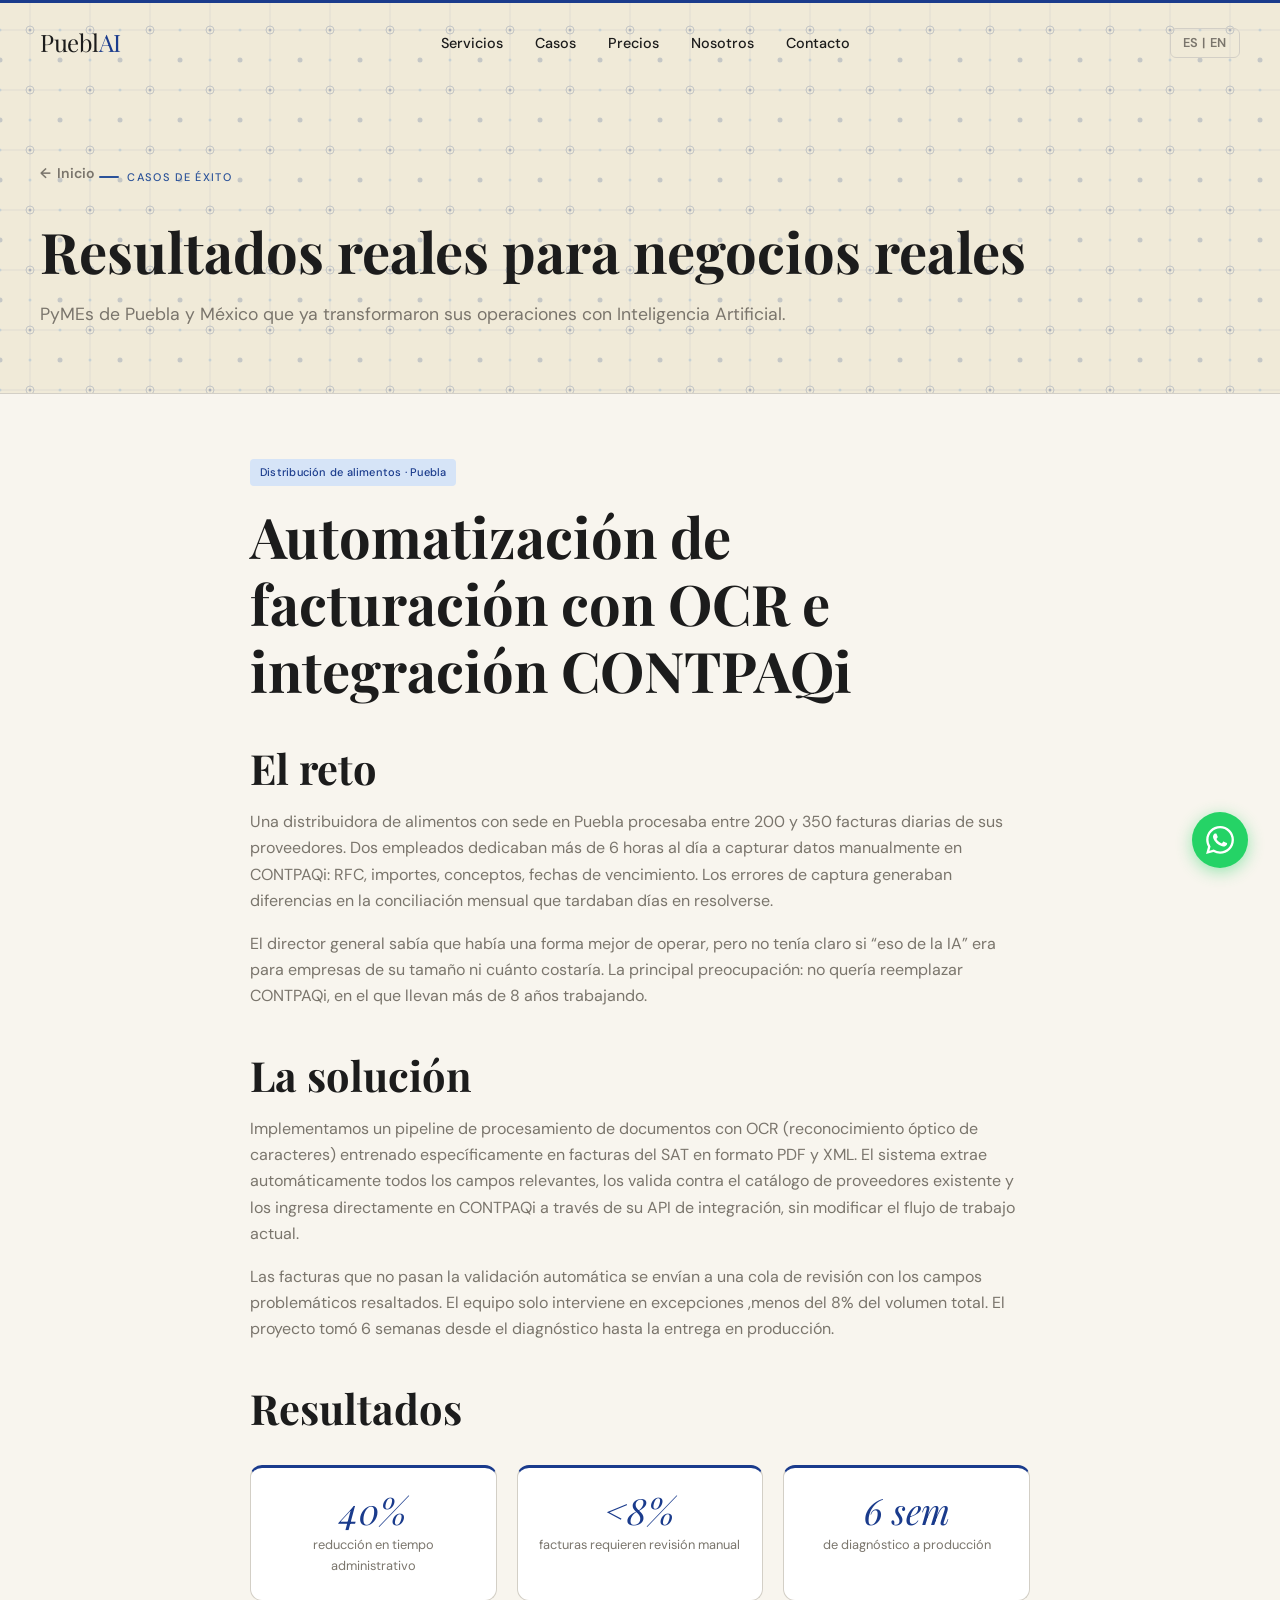
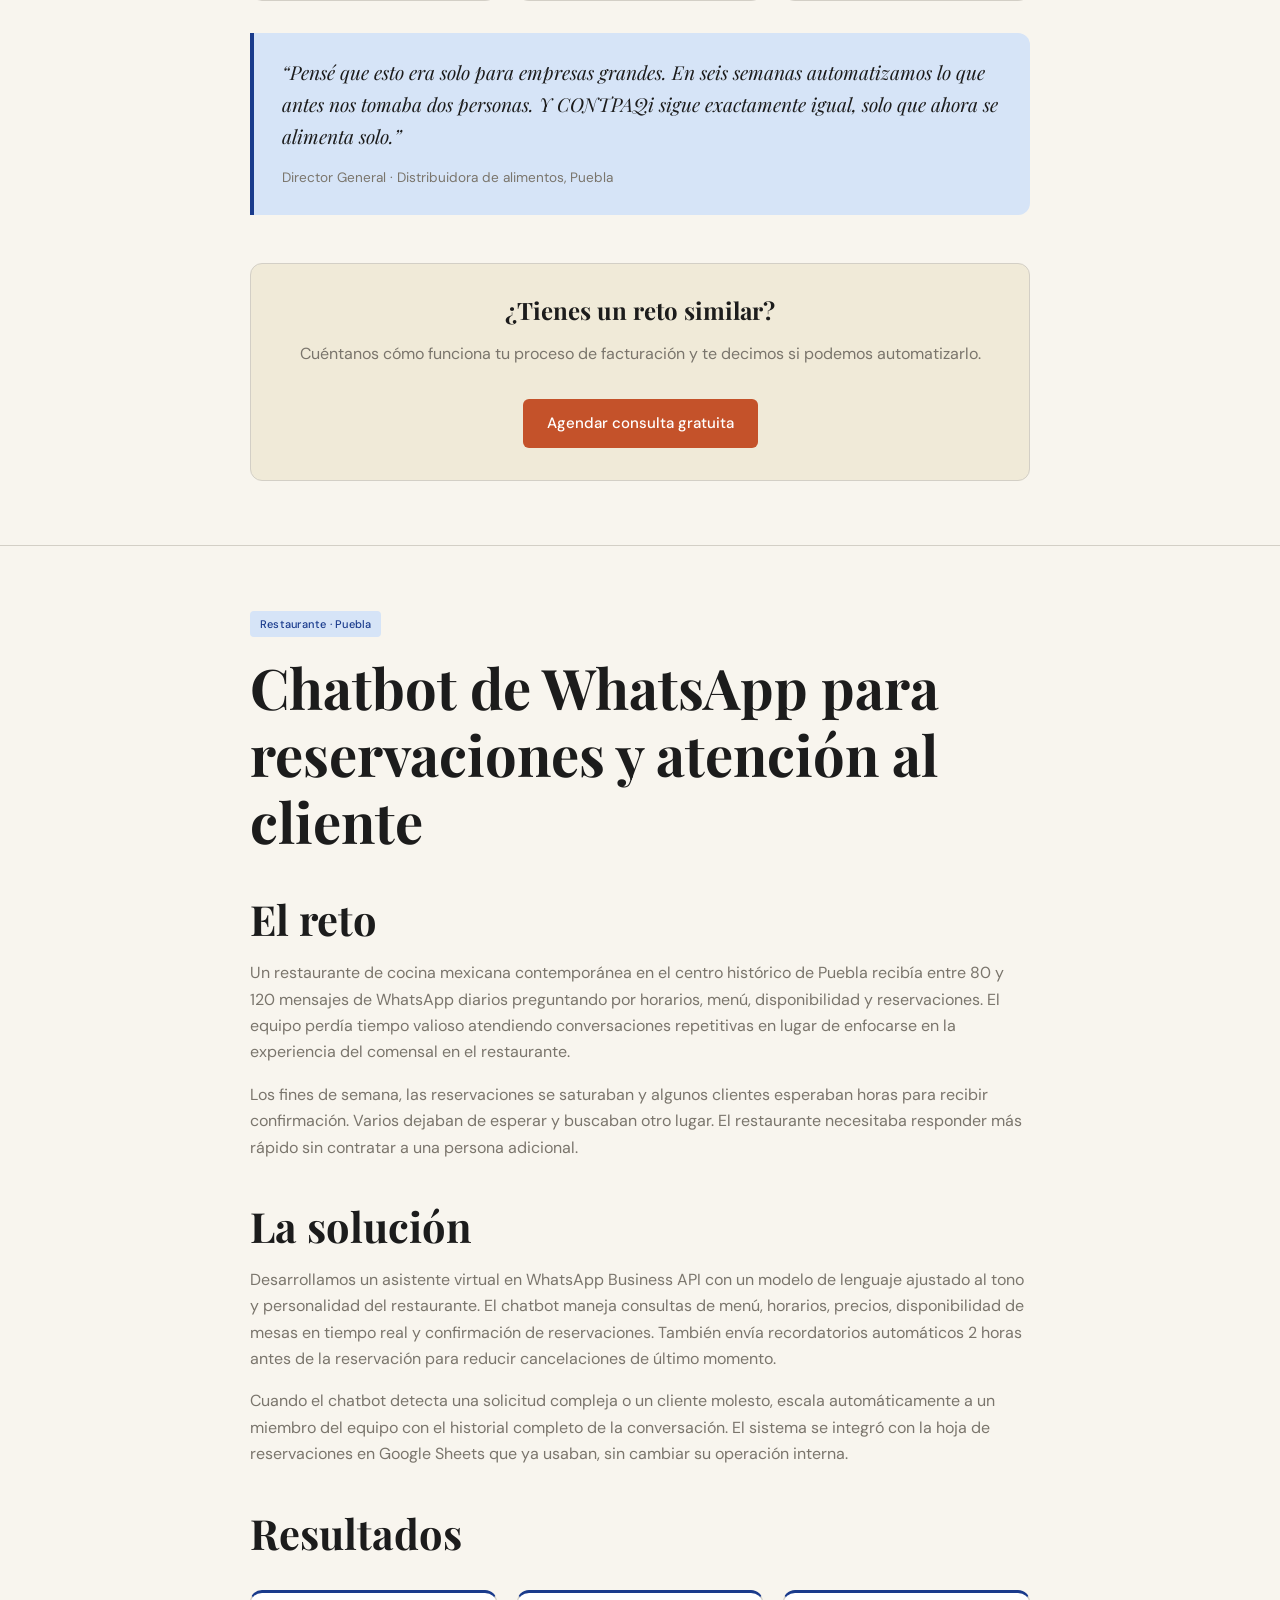
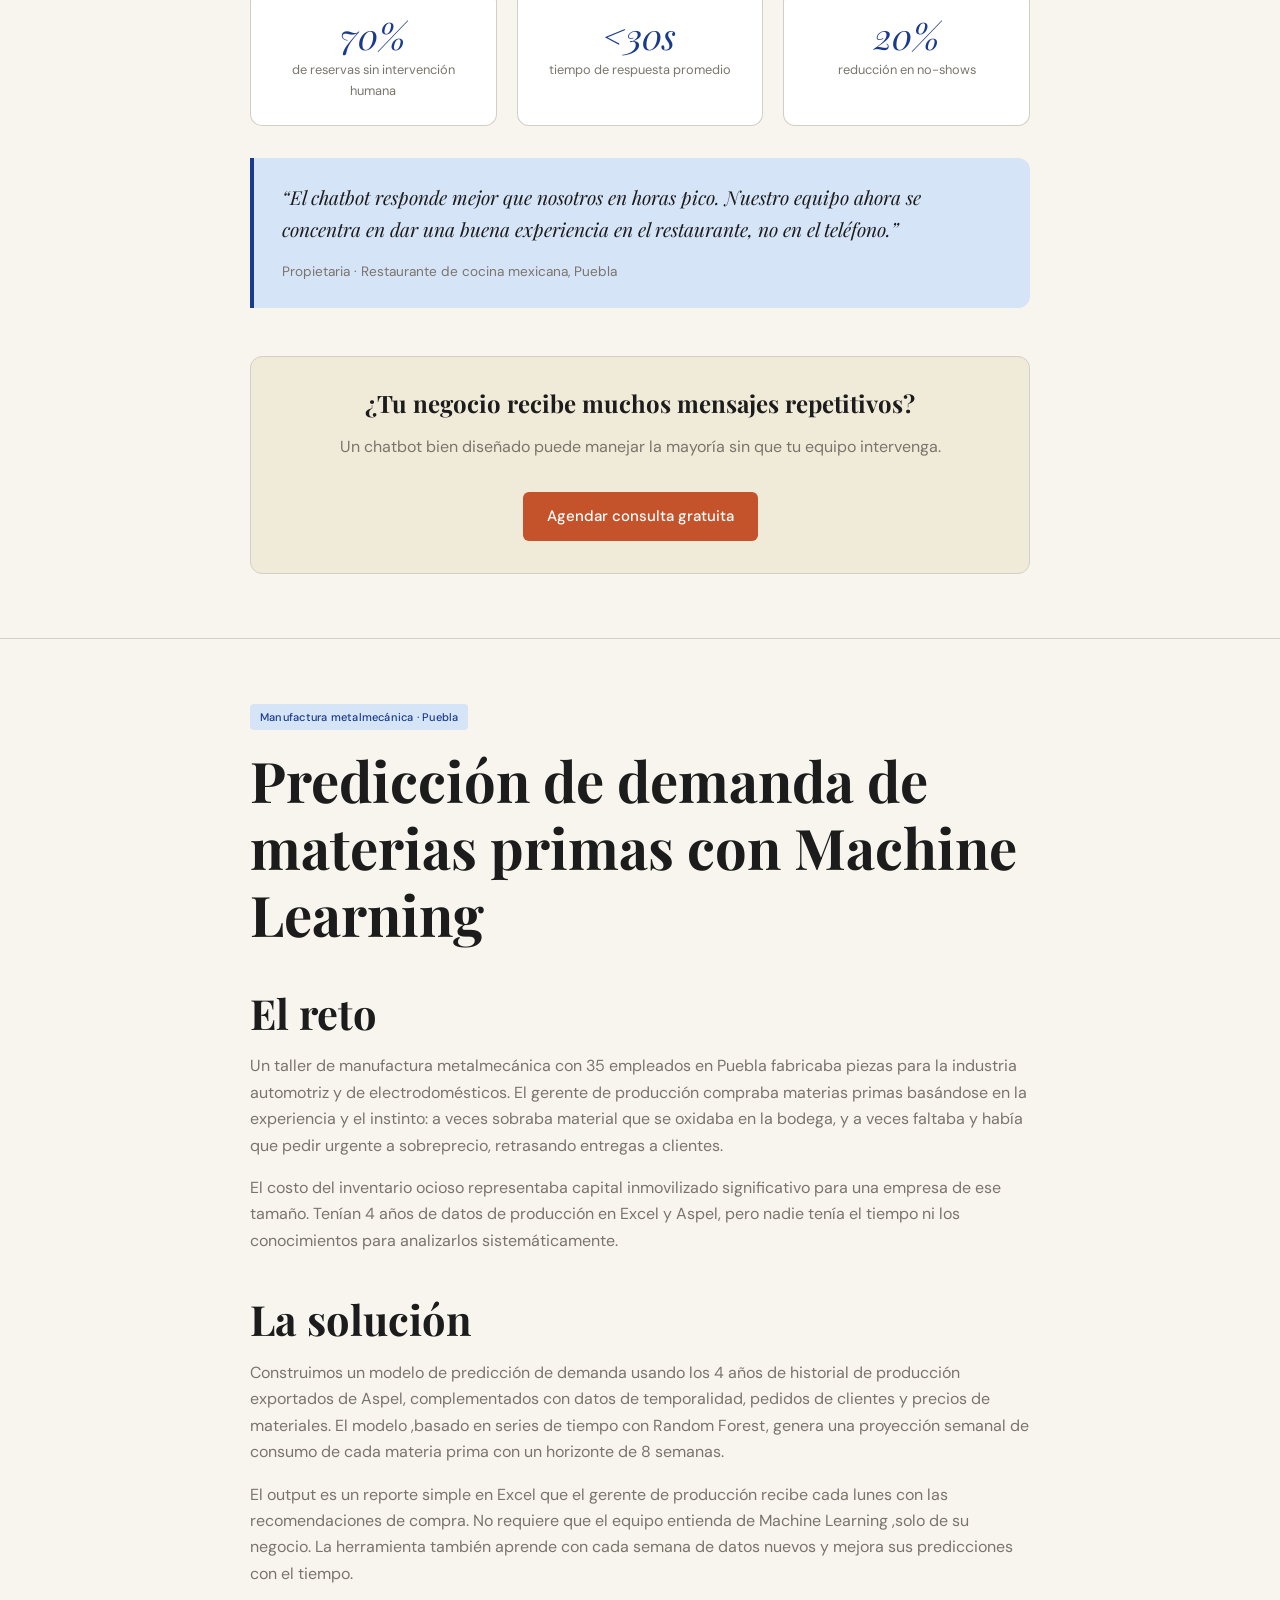
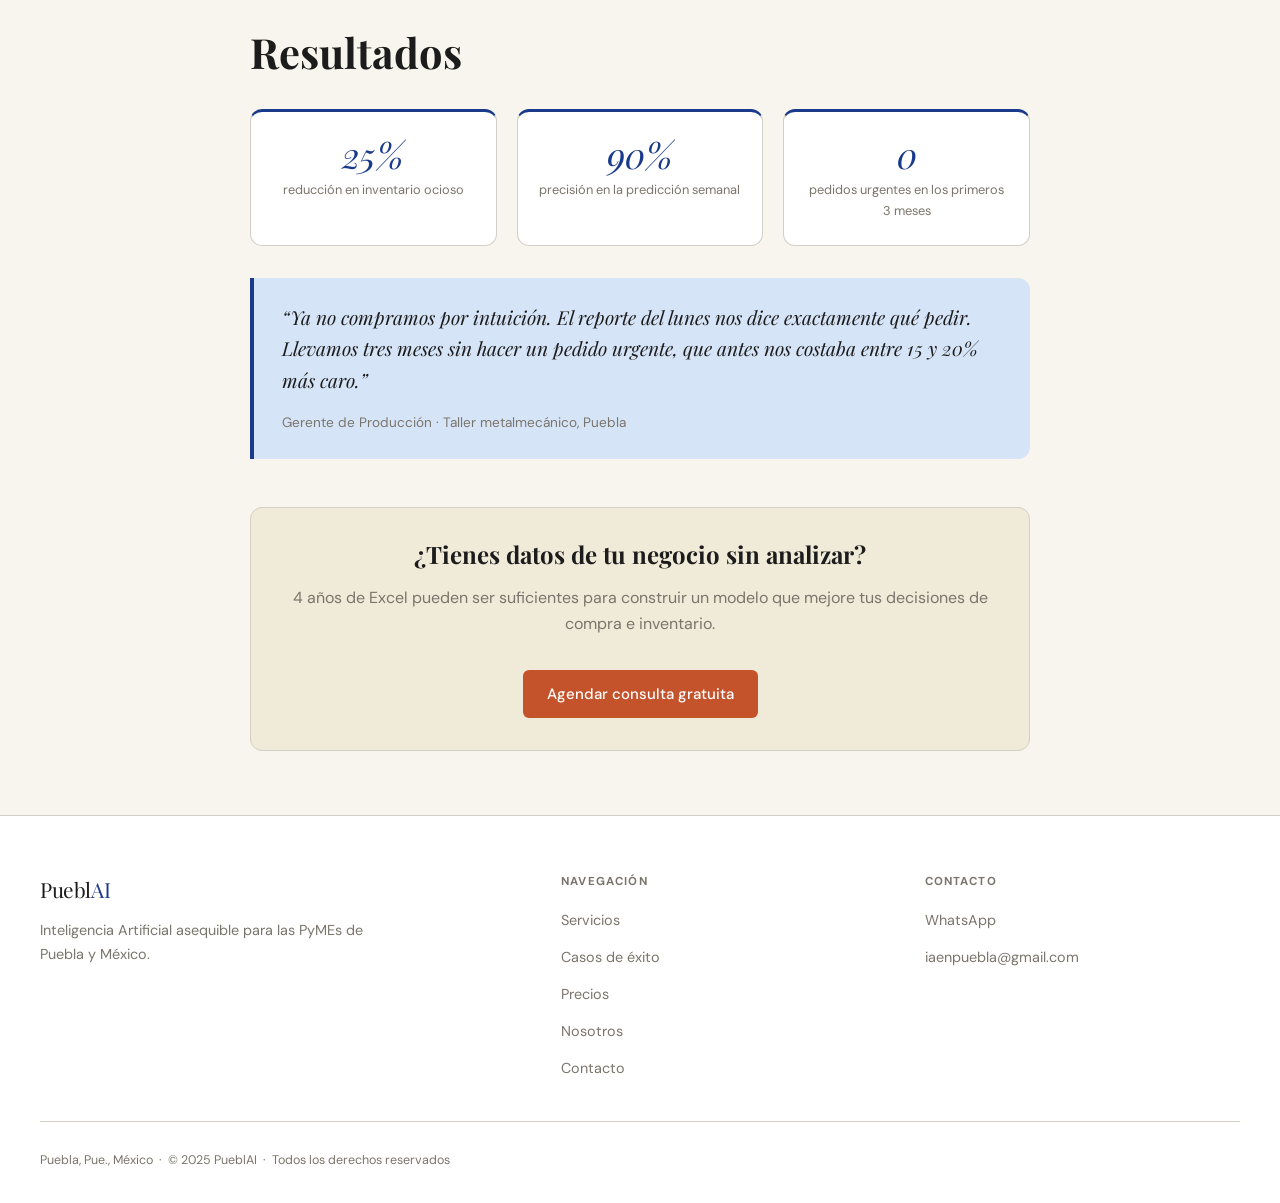
==== casos.html @ 194c1d8b "Add files via upload" ====
<!DOCTYPE html>
<html lang="es">
<head>
  <meta charset="UTF-8" />
  <meta name="viewport" content="width=device-width, initial-scale=1.0" />
  <title>Casos de éxito , PueblAI · IA para PyMEs en Puebla, México</title>
  <meta name="description" content="Casos de éxito de automatización e Inteligencia Artificial para PyMEs en Puebla y México. Resultados reales: facturación, chatbots, predicción de inventario." />

  <!-- Open Graph -->
  <meta property="og:title"       content="Casos de éxito , PueblAI" />
  <meta property="og:description" content="Cómo las PyMEs de Puebla transformaron sus operaciones con IA." />
  <meta property="og:type"        content="website" />
  <meta property="og:locale"      content="es_MX" />

  <!-- Favicons -->
  <link rel="apple-touch-icon" sizes="180x180" href="apple-touch-icon.png" />
  <link rel="icon" type="image/png" sizes="32x32" href="favicon-32x32.png" />
  <link rel="icon" type="image/png" sizes="16x16" href="favicon-16x16.png" />
  <link rel="icon" type="image/x-icon" href="favicon.ico" />
  <link rel="manifest" href="site.webmanifest" />

  <!-- Google Fonts -->
  <link rel="preconnect" href="https://fonts.googleapis.com" />
  <link rel="preconnect" href="https://fonts.gstatic.com" crossorigin />
  <link href="https://fonts.googleapis.com/css2?family=Playfair+Display:ital,wght@0,700;1,700&family=DM+Sans:opsz,wght@9..40,400;9..40,500;9..40,600&display=swap" rel="stylesheet" />

  <link rel="stylesheet" href="css/styles.css" />
</head>
<body>

  <!-- NAVIGATION -->
  <nav class="site-nav" role="navigation" aria-label="Navegación principal">
    <div class="nav-inner">
      <a href="index.html" class="nav-logo" aria-label="PueblAI , Inicio">
        Puebl<span>AI</span>
      </a>
      <ul class="nav-links" role="list">
        <li><a href="index.html#servicios" data-es="Servicios"  data-en="Services">Servicios</a></li>
        <li><a href="casos.html"           data-es="Casos"      data-en="Cases">Casos</a></li>
        <li><a href="index.html#precios"   data-es="Precios"    data-en="Pricing">Precios</a></li>
        <li><a href="index.html#nosotros"  data-es="Nosotros"   data-en="About">Nosotros</a></li>
        <li><a href="index.html#contacto"  data-es="Contacto"   data-en="Contact">Contacto</a></li>
      </ul>
      <button id="lang-toggle" class="lang-toggle" aria-label="Cambiar idioma" aria-pressed="false">
        ES | EN
      </button>
      <button class="hamburger" aria-label="Abrir menú" aria-expanded="false">
        <span></span><span></span><span></span>
      </button>
    </div>
  </nav>

  <!-- Mobile overlay -->
  <div class="nav-overlay" role="dialog" aria-modal="true" aria-label="Menú de navegación">
    <button class="close-overlay" aria-label="Cerrar menú">&times;</button>
    <a href="index.html#servicios" data-es="Servicios" data-en="Services">Servicios</a>
    <a href="casos.html"           data-es="Casos"     data-en="Cases">Casos</a>
    <a href="index.html#precios"   data-es="Precios"   data-en="Pricing">Precios</a>
    <a href="index.html#nosotros"  data-es="Nosotros"  data-en="About">Nosotros</a>
    <a href="index.html#contacto"  data-es="Contacto"  data-en="Contact">Contacto</a>
  </div>

  <!-- WhatsApp float -->
  <a href="https://wa.me/52XXXXXXXXXX?text=Hola%2C%20me%20interesa%20una%20consulta%20gratuita%20de%20IA%20para%20mi%20negocio."
     class="whatsapp-float" target="_blank" rel="noopener noreferrer"
     aria-label="Contactar por WhatsApp">
    <svg viewBox="0 0 24 24" aria-hidden="true">
      <path d="M17.472 14.382c-.297-.149-1.758-.867-2.03-.967-.273-.099-.471-.148-.67.15-.197.297-.767.966-.94 1.164-.173.199-.347.223-.644.075-.297-.15-1.255-.463-2.39-1.475-.883-.788-1.48-1.761-1.653-2.059-.173-.297-.018-.458.13-.606.134-.133.298-.347.446-.52.149-.174.198-.298.298-.497.099-.198.05-.371-.025-.52-.075-.149-.669-1.612-.916-2.207-.242-.579-.487-.5-.669-.51-.173-.008-.371-.01-.57-.01-.198 0-.52.074-.792.372-.272.297-1.04 1.016-1.04 2.479 0 1.462 1.065 2.875 1.213 3.074.149.198 2.096 3.2 5.077 4.487.709.306 1.262.489 1.694.625.712.227 1.36.195 1.871.118.571-.085 1.758-.719 2.006-1.413.248-.694.248-1.289.173-1.413-.074-.124-.272-.198-.57-.347m-5.421 7.403h-.004a9.87 9.87 0 01-5.031-1.378l-.361-.214-3.741.982.998-3.648-.235-.374a9.86 9.86 0 01-1.51-5.26c.001-5.45 4.436-9.884 9.888-9.884 2.64 0 5.122 1.03 6.988 2.898a9.825 9.825 0 012.893 6.994c-.003 5.45-4.437 9.884-9.885 9.884m8.413-18.297A11.815 11.815 0 0012.05 0C5.495 0 .16 5.335.157 11.892c0 2.096.547 4.142 1.588 5.945L.057 24l6.305-1.654a11.882 11.882 0 005.683 1.448h.005c6.554 0 11.89-5.335 11.893-11.893a11.821 11.821 0 00-3.48-8.413z"/>
    </svg>
  </a>

  <!-- SUB-PAGE HERO -->
  <header class="subpage-hero">
    <div class="subpage-hero-inner">
      <a href="index.html" class="back-link fade-in"
         data-es="Inicio" data-en="Home">
        Inicio
      </a>
      <span class="section-eyebrow fade-in"
            data-es="Casos de éxito" data-en="Success stories">
        Casos de éxito
      </span>
      <h1 class="fade-in" style="transition-delay:0.1s;"
          data-es="Resultados reales para negocios reales"
          data-en="Real results for real businesses">
        Resultados reales para negocios reales
      </h1>
      <p class="fade-in" style="transition-delay:0.15s; font-size:1.1rem; margin-top:1rem;"
         data-es="PyMEs de Puebla y México que ya transformaron sus operaciones con Inteligencia Artificial."
         data-en="SMBs in Puebla and México that have already transformed their operations with Artificial Intelligence.">
        PyMEs de Puebla y México que ya transformaron sus operaciones con Inteligencia Artificial.
      </p>
    </div>
  </header>

  <main>

    <!-- ══════════════════════════════════════
         CASE 1 , Distribuidora de alimentos
    ══════════════════════════════════════ -->
    <article class="case-full" id="distribuidora-alimentos">
      <div class="case-full-inner">

        <span class="tag fade-in"
              data-es="Distribución de alimentos · Puebla"
              data-en="Food distribution · Puebla">
          Distribución de alimentos · Puebla
        </span>

        <h1 class="fade-in" style="transition-delay:0.1s; margin-top:1rem;"
            data-es="Automatización de facturación con OCR e integración CONTPAQi"
            data-en="Invoice automation with OCR and CONTPAQi integration">
          Automatización de facturación con OCR e integración CONTPAQi
        </h1>

        <!-- Challenge -->
        <h2 class="fade-in"
            data-es="El reto" data-en="The challenge">
          El reto
        </h2>
        <p class="fade-in"
           data-es="Una distribuidora de alimentos con sede en Puebla procesaba entre 200 y 350 facturas diarias de sus proveedores. Dos empleados dedicaban más de 6 horas al día a capturar datos manualmente en CONTPAQi: RFC, importes, conceptos, fechas de vencimiento. Los errores de captura generaban diferencias en la conciliación mensual que tardaban días en resolverse."
           data-en="A food distributor based in Puebla processed between 200 and 350 invoices daily from its suppliers. Two employees spent more than 6 hours a day manually entering data into CONTPAQi: RFC, amounts, line items, due dates. Data entry errors caused reconciliation discrepancies that took days to resolve each month.">
          Una distribuidora de alimentos con sede en Puebla procesaba entre 200 y 350 facturas diarias de sus proveedores. Dos empleados dedicaban más de 6 horas al día a capturar datos manualmente en CONTPAQi: RFC, importes, conceptos, fechas de vencimiento. Los errores de captura generaban diferencias en la conciliación mensual que tardaban días en resolverse.
        </p>
        <p class="fade-in"
           data-es="El director general sabía que había una forma mejor de operar, pero no tenía claro si &ldquo;eso de la IA&rdquo; era para empresas de su tamaño ni cuánto costaría. La principal preocupación: no quería reemplazar CONTPAQi, en el que llevan más de 8 años trabajando."
           data-en="The general manager knew there had to be a better way to operate, but wasn't sure whether 'this AI thing' was for a business his size or what it would cost. The main concern: he did not want to replace CONTPAQi, which they had been using for over 8 years.">
          El director general sabía que había una forma mejor de operar, pero no tenía claro si &ldquo;eso de la IA&rdquo; era para empresas de su tamaño ni cuánto costaría. La principal preocupación: no quería reemplazar CONTPAQi, en el que llevan más de 8 años trabajando.
        </p>

        <!-- Solution -->
        <h2 class="fade-in"
            data-es="La solución" data-en="The solution">
          La solución
        </h2>
        <p class="fade-in"
           data-es="Implementamos un pipeline de procesamiento de documentos con OCR (reconocimiento óptico de caracteres) entrenado específicamente en facturas del SAT en formato PDF y XML. El sistema extrae automáticamente todos los campos relevantes, los valida contra el catálogo de proveedores existente y los ingresa directamente en CONTPAQi a través de su API de integración, sin modificar el flujo de trabajo actual."
           data-en="We implemented a document processing pipeline with OCR (optical character recognition) trained specifically on SAT invoices in PDF and XML format. The system automatically extracts all relevant fields, validates them against the existing supplier catalog and enters them directly into CONTPAQi through its integration API, without modifying the current workflow.">
          Implementamos un pipeline de procesamiento de documentos con OCR (reconocimiento óptico de caracteres) entrenado específicamente en facturas del SAT en formato PDF y XML. El sistema extrae automáticamente todos los campos relevantes, los valida contra el catálogo de proveedores existente y los ingresa directamente en CONTPAQi a través de su API de integración, sin modificar el flujo de trabajo actual.
        </p>
        <p class="fade-in"
           data-es="Las facturas que no pasan la validación automática se envían a una cola de revisión con los campos problemáticos resaltados. El equipo solo interviene en excepciones ,menos del 8% del volumen total. El proyecto tomó 6 semanas desde el diagnóstico hasta la entrega en producción."
           data-en="Invoices that do not pass automatic validation are sent to a review queue with the problematic fields highlighted. The team only intervenes in exceptions , less than 8% of total volume. The project took 6 weeks from diagnosis to production delivery.">
          Las facturas que no pasan la validación automática se envían a una cola de revisión con los campos problemáticos resaltados. El equipo solo interviene en excepciones ,menos del 8% del volumen total. El proyecto tomó 6 semanas desde el diagnóstico hasta la entrega en producción.
        </p>

        <!-- Results -->
        <h2 class="fade-in"
            data-es="Resultados" data-en="Results">
          Resultados
        </h2>
        <div class="case-metrics-grid fade-in">
          <div class="case-metric-card">
            <span class="metric-num">40%</span>
            <div class="metric-label"
                 data-es="reducción en tiempo administrativo"
                 data-en="reduction in administrative time">
              reducción en tiempo administrativo
            </div>
          </div>
          <div class="case-metric-card">
            <span class="metric-num">&lt;8%</span>
            <div class="metric-label"
                 data-es="facturas requieren revisión manual"
                 data-en="invoices require manual review">
              facturas requieren revisión manual
            </div>
          </div>
          <div class="case-metric-card">
            <span class="metric-num">6 sem</span>
            <div class="metric-label"
                 data-es="de diagnóstico a producción"
                 data-en="from diagnosis to production">
              de diagnóstico a producción
            </div>
          </div>
        </div>

        <!-- Quote -->
        <div class="client-quote fade-in">
          <blockquote data-es="&ldquo;Pensé que esto era solo para empresas grandes. En seis semanas automatizamos lo que antes nos tomaba dos personas. Y CONTPAQi sigue exactamente igual, solo que ahora se alimenta solo.&rdquo;"
                      data-en="&ldquo;I thought this was only for big companies. In six weeks we automated what used to take two people. And CONTPAQi is exactly the same, only now it feeds itself.&rdquo;">
            &ldquo;Pensé que esto era solo para empresas grandes. En seis semanas automatizamos lo que antes nos tomaba dos personas. Y CONTPAQi sigue exactamente igual, solo que ahora se alimenta solo.&rdquo;
          </blockquote>
          <cite data-es="Director General · Distribuidora de alimentos, Puebla"
                data-en="General Manager · Food distributor, Puebla">
            Director General · Distribuidora de alimentos, Puebla
          </cite>
        </div>

        <!-- CTA -->
        <div class="case-cta-band fade-in">
          <h3 data-es="¿Tienes un reto similar?"
              data-en="Do you have a similar challenge?">
            ¿Tienes un reto similar?
          </h3>
          <p data-es="Cuéntanos cómo funciona tu proceso de facturación y te decimos si podemos automatizarlo."
             data-en="Tell us how your invoicing process works and we'll tell you if we can automate it.">
            Cuéntanos cómo funciona tu proceso de facturación y te decimos si podemos automatizarlo.
          </p>
          <a href="index.html#contacto" class="btn-primary"
             data-es="Agendar consulta gratuita" data-en="Book a free consultation">
            Agendar consulta gratuita
          </a>
        </div>

      </div>
    </article>

    <hr style="border:none; border-top: 1px solid var(--border);" />

    <!-- ══════════════════════════════════════
         CASE 2 , Restaurante
    ══════════════════════════════════════ -->
    <article class="case-full" id="restaurante-puebla">
      <div class="case-full-inner">

        <span class="tag fade-in"
              data-es="Restaurante · Puebla"
              data-en="Restaurant · Puebla">
          Restaurante · Puebla
        </span>

        <h1 class="fade-in" style="transition-delay:0.1s; margin-top:1rem;"
            data-es="Chatbot de WhatsApp para reservaciones y atención al cliente"
            data-en="WhatsApp chatbot for reservations and customer service">
          Chatbot de WhatsApp para reservaciones y atención al cliente
        </h1>

        <!-- Challenge -->
        <h2 class="fade-in" data-es="El reto" data-en="The challenge">El reto</h2>
        <p class="fade-in"
           data-es="Un restaurante de cocina mexicana contemporánea en el centro histórico de Puebla recibía entre 80 y 120 mensajes de WhatsApp diarios preguntando por horarios, menú, disponibilidad y reservaciones. El equipo perdía tiempo valioso atendiendo conversaciones repetitivas en lugar de enfocarse en la experiencia del comensal en el restaurante."
           data-en="A contemporary Mexican cuisine restaurant in Puebla's historic center received between 80 and 120 WhatsApp messages daily asking about hours, menu, availability and reservations. The team was losing valuable time handling repetitive conversations instead of focusing on the in-restaurant dining experience.">
          Un restaurante de cocina mexicana contemporánea en el centro histórico de Puebla recibía entre 80 y 120 mensajes de WhatsApp diarios preguntando por horarios, menú, disponibilidad y reservaciones. El equipo perdía tiempo valioso atendiendo conversaciones repetitivas en lugar de enfocarse en la experiencia del comensal en el restaurante.
        </p>
        <p class="fade-in"
           data-es="Los fines de semana, las reservaciones se saturaban y algunos clientes esperaban horas para recibir confirmación. Varios dejaban de esperar y buscaban otro lugar. El restaurante necesitaba responder más rápido sin contratar a una persona adicional."
           data-en="On weekends, reservations were backlogged and some customers waited hours for confirmation. Several stopped waiting and looked elsewhere. The restaurant needed to respond faster without hiring an additional person.">
          Los fines de semana, las reservaciones se saturaban y algunos clientes esperaban horas para recibir confirmación. Varios dejaban de esperar y buscaban otro lugar. El restaurante necesitaba responder más rápido sin contratar a una persona adicional.
        </p>

        <!-- Solution -->
        <h2 class="fade-in" data-es="La solución" data-en="The solution">La solución</h2>
        <p class="fade-in"
           data-es="Desarrollamos un asistente virtual en WhatsApp Business API con un modelo de lenguaje ajustado al tono y personalidad del restaurante. El chatbot maneja consultas de menú, horarios, precios, disponibilidad de mesas en tiempo real y confirmación de reservaciones. También envía recordatorios automáticos 2 horas antes de la reservación para reducir cancelaciones de último momento."
           data-en="We developed a virtual assistant in WhatsApp Business API with a language model tuned to the restaurant's tone and personality. The chatbot handles menu queries, hours, pricing, real-time table availability and reservation confirmation. It also sends automatic reminders 2 hours before the reservation to reduce last-minute cancellations.">
          Desarrollamos un asistente virtual en WhatsApp Business API con un modelo de lenguaje ajustado al tono y personalidad del restaurante. El chatbot maneja consultas de menú, horarios, precios, disponibilidad de mesas en tiempo real y confirmación de reservaciones. También envía recordatorios automáticos 2 horas antes de la reservación para reducir cancelaciones de último momento.
        </p>
        <p class="fade-in"
           data-es="Cuando el chatbot detecta una solicitud compleja o un cliente molesto, escala automáticamente a un miembro del equipo con el historial completo de la conversación. El sistema se integró con la hoja de reservaciones en Google Sheets que ya usaban, sin cambiar su operación interna."
           data-en="When the chatbot detects a complex request or an upset customer, it automatically escalates to a team member with the full conversation history. The system integrated with the Google Sheets reservations spreadsheet they were already using, without changing their internal operation.">
          Cuando el chatbot detecta una solicitud compleja o un cliente molesto, escala automáticamente a un miembro del equipo con el historial completo de la conversación. El sistema se integró con la hoja de reservaciones en Google Sheets que ya usaban, sin cambiar su operación interna.
        </p>

        <!-- Results -->
        <h2 class="fade-in" data-es="Resultados" data-en="Results">Resultados</h2>
        <div class="case-metrics-grid fade-in">
          <div class="case-metric-card">
            <span class="metric-num">70%</span>
            <div class="metric-label"
                 data-es="de reservas sin intervención humana"
                 data-en="of reservations without human intervention">
              de reservas sin intervención humana
            </div>
          </div>
          <div class="case-metric-card">
            <span class="metric-num">&lt;30s</span>
            <div class="metric-label"
                 data-es="tiempo de respuesta promedio"
                 data-en="average response time">
              tiempo de respuesta promedio
            </div>
          </div>
          <div class="case-metric-card">
            <span class="metric-num">20%</span>
            <div class="metric-label"
                 data-es="reducción en no-shows"
                 data-en="reduction in no-shows">
              reducción en no-shows
            </div>
          </div>
        </div>

        <!-- Quote -->
        <div class="client-quote fade-in">
          <blockquote data-es="&ldquo;El chatbot responde mejor que nosotros en horas pico. Nuestro equipo ahora se concentra en dar una buena experiencia en el restaurante, no en el teléfono.&rdquo;"
                      data-en="&ldquo;The chatbot responds better than we do during peak hours. Our team now focuses on delivering a great in-restaurant experience, not on the phone.&rdquo;">
            &ldquo;El chatbot responde mejor que nosotros en horas pico. Nuestro equipo ahora se concentra en dar una buena experiencia en el restaurante, no en el teléfono.&rdquo;
          </blockquote>
          <cite data-es="Propietaria · Restaurante de cocina mexicana, Puebla"
                data-en="Owner · Mexican cuisine restaurant, Puebla">
            Propietaria · Restaurante de cocina mexicana, Puebla
          </cite>
        </div>

        <!-- CTA -->
        <div class="case-cta-band fade-in">
          <h3 data-es="¿Tu negocio recibe muchos mensajes repetitivos?"
              data-en="Does your business receive many repetitive messages?">
            ¿Tu negocio recibe muchos mensajes repetitivos?
          </h3>
          <p data-es="Un chatbot bien diseñado puede manejar la mayoría sin que tu equipo intervenga."
             data-en="A well-designed chatbot can handle most of them without your team intervening.">
            Un chatbot bien diseñado puede manejar la mayoría sin que tu equipo intervenga.
          </p>
          <a href="index.html#contacto" class="btn-primary"
             data-es="Agendar consulta gratuita" data-en="Book a free consultation">
            Agendar consulta gratuita
          </a>
        </div>

      </div>
    </article>

    <hr style="border:none; border-top: 1px solid var(--border);" />

    <!-- ══════════════════════════════════════
         CASE 3 , Manufactura
    ══════════════════════════════════════ -->
    <article class="case-full" id="manufactura-puebla">
      <div class="case-full-inner">

        <span class="tag fade-in"
              data-es="Manufactura metalmecánica · Puebla"
              data-en="Metalworking manufacturing · Puebla">
          Manufactura metalmecánica · Puebla
        </span>

        <h1 class="fade-in" style="transition-delay:0.1s; margin-top:1rem;"
            data-es="Predicción de demanda de materias primas con Machine Learning"
            data-en="Raw material demand forecasting with Machine Learning">
          Predicción de demanda de materias primas con Machine Learning
        </h1>

        <!-- Challenge -->
        <h2 class="fade-in" data-es="El reto" data-en="The challenge">El reto</h2>
        <p class="fade-in"
           data-es="Un taller de manufactura metalmecánica con 35 empleados en Puebla fabricaba piezas para la industria automotriz y de electrodomésticos. El gerente de producción compraba materias primas basándose en la experiencia y el instinto: a veces sobraba material que se oxidaba en la bodega, y a veces faltaba y había que pedir urgente a sobreprecio, retrasando entregas a clientes."
           data-en="A metalworking manufacturing shop with 35 employees in Puebla produced parts for the automotive and appliance industries. The production manager purchased raw materials based on experience and instinct: sometimes there was excess material that rusted in the warehouse, and sometimes there was a shortage requiring urgent orders at premium prices, delaying customer deliveries.">
          Un taller de manufactura metalmecánica con 35 empleados en Puebla fabricaba piezas para la industria automotriz y de electrodomésticos. El gerente de producción compraba materias primas basándose en la experiencia y el instinto: a veces sobraba material que se oxidaba en la bodega, y a veces faltaba y había que pedir urgente a sobreprecio, retrasando entregas a clientes.
        </p>
        <p class="fade-in"
           data-es="El costo del inventario ocioso representaba capital inmovilizado significativo para una empresa de ese tamaño. Tenían 4 años de datos de producción en Excel y Aspel, pero nadie tenía el tiempo ni los conocimientos para analizarlos sistemáticamente."
           data-en="The cost of idle inventory represented significant immobilized capital for a company of that size. They had 4 years of production data in Excel and Aspel, but nobody had the time or knowledge to analyze it systematically.">
          El costo del inventario ocioso representaba capital inmovilizado significativo para una empresa de ese tamaño. Tenían 4 años de datos de producción en Excel y Aspel, pero nadie tenía el tiempo ni los conocimientos para analizarlos sistemáticamente.
        </p>

        <!-- Solution -->
        <h2 class="fade-in" data-es="La solución" data-en="The solution">La solución</h2>
        <p class="fade-in"
           data-es="Construimos un modelo de predicción de demanda usando los 4 años de historial de producción exportados de Aspel, complementados con datos de temporalidad, pedidos de clientes y precios de materiales. El modelo ,basado en series de tiempo con Random Forest, genera una proyección semanal de consumo de cada materia prima con un horizonte de 8 semanas."
           data-en="We built a demand forecasting model using the 4 years of production history exported from Aspel, supplemented with seasonality data, customer orders and material pricing. The model , based on time series with Random Forest , generates a weekly consumption forecast for each raw material with an 8-week horizon.">
          Construimos un modelo de predicción de demanda usando los 4 años de historial de producción exportados de Aspel, complementados con datos de temporalidad, pedidos de clientes y precios de materiales. El modelo ,basado en series de tiempo con Random Forest, genera una proyección semanal de consumo de cada materia prima con un horizonte de 8 semanas.
        </p>
        <p class="fade-in"
           data-es="El output es un reporte simple en Excel que el gerente de producción recibe cada lunes con las recomendaciones de compra. No requiere que el equipo entienda de Machine Learning ,solo de su negocio. La herramienta también aprende con cada semana de datos nuevos y mejora sus predicciones con el tiempo."
           data-en="The output is a simple Excel report that the production manager receives every Monday with purchase recommendations. It does not require the team to understand Machine Learning , only their business. The tool also learns from each week of new data and improves its predictions over time.">
          El output es un reporte simple en Excel que el gerente de producción recibe cada lunes con las recomendaciones de compra. No requiere que el equipo entienda de Machine Learning ,solo de su negocio. La herramienta también aprende con cada semana de datos nuevos y mejora sus predicciones con el tiempo.
        </p>

        <!-- Results -->
        <h2 class="fade-in" data-es="Resultados" data-en="Results">Resultados</h2>
        <div class="case-metrics-grid fade-in">
          <div class="case-metric-card">
            <span class="metric-num">25%</span>
            <div class="metric-label"
                 data-es="reducción en inventario ocioso"
                 data-en="reduction in idle inventory">
              reducción en inventario ocioso
            </div>
          </div>
          <div class="case-metric-card">
            <span class="metric-num">90%</span>
            <div class="metric-label"
                 data-es="precisión en la predicción semanal"
                 data-en="accuracy in weekly forecasting">
              precisión en la predicción semanal
            </div>
          </div>
          <div class="case-metric-card">
            <span class="metric-num">0</span>
            <div class="metric-label"
                 data-es="pedidos urgentes en los primeros 3 meses"
                 data-en="urgent orders in the first 3 months">
              pedidos urgentes en los primeros 3 meses
            </div>
          </div>
        </div>

        <!-- Quote -->
        <div class="client-quote fade-in">
          <blockquote data-es="&ldquo;Ya no compramos por intuición. El reporte del lunes nos dice exactamente qué pedir. Llevamos tres meses sin hacer un pedido urgente, que antes nos costaba entre 15 y 20% más caro.&rdquo;"
                      data-en="&ldquo;We no longer buy on intuition. The Monday report tells us exactly what to order. We've gone three months without an urgent order, which used to cost us 15–20% more.&rdquo;">
            &ldquo;Ya no compramos por intuición. El reporte del lunes nos dice exactamente qué pedir. Llevamos tres meses sin hacer un pedido urgente, que antes nos costaba entre 15 y 20% más caro.&rdquo;
          </blockquote>
          <cite data-es="Gerente de Producción · Taller metalmecánico, Puebla"
                data-en="Production Manager · Metalworking shop, Puebla">
            Gerente de Producción · Taller metalmecánico, Puebla
          </cite>
        </div>

        <!-- CTA -->
        <div class="case-cta-band fade-in">
          <h3 data-es="¿Tienes datos de tu negocio sin analizar?"
              data-en="Do you have unanalyzed business data?">
            ¿Tienes datos de tu negocio sin analizar?
          </h3>
          <p data-es="4 años de Excel pueden ser suficientes para construir un modelo que mejore tus decisiones de compra e inventario."
             data-en="4 years of Excel data may be enough to build a model that improves your purchasing and inventory decisions.">
            4 años de Excel pueden ser suficientes para construir un modelo que mejore tus decisiones de compra e inventario.
          </p>
          <a href="index.html#contacto" class="btn-primary"
             data-es="Agendar consulta gratuita" data-en="Book a free consultation">
            Agendar consulta gratuita
          </a>
        </div>

      </div>
    </article>

  </main>

  <!-- FOOTER -->
  <footer class="site-footer" role="contentinfo">
    <div class="footer-inner">
      <div class="footer-top">
        <div class="footer-brand">
          <a href="index.html" class="nav-logo" style="font-size:1.3rem;">
            Puebl<span>AI</span>
          </a>
          <p data-es="Inteligencia Artificial asequible para las PyMEs de Puebla y México."
             data-en="Affordable Artificial Intelligence for SMBs in Puebla and México.">
            Inteligencia Artificial asequible para las PyMEs de Puebla y México.
          </p>
        </div>
        <nav class="footer-nav" aria-label="Footer navigation">
          <h5 data-es="Navegación" data-en="Navigation">Navegación</h5>
          <ul role="list">
            <li><a href="index.html#servicios" data-es="Servicios" data-en="Services">Servicios</a></li>
            <li><a href="casos.html"           data-es="Casos de éxito" data-en="Case studies">Casos de éxito</a></li>
            <li><a href="index.html#precios"   data-es="Precios" data-en="Pricing">Precios</a></li>
            <li><a href="index.html#nosotros"  data-es="Nosotros" data-en="About us">Nosotros</a></li>
            <li><a href="index.html#contacto"  data-es="Contacto" data-en="Contact">Contacto</a></li>
          </ul>
        </nav>
        <div class="footer-social">
          <h5 data-es="Contacto" data-en="Contact">Contacto</h5>
          <ul role="list">
            <li><a href="https://wa.me/52XXXXXXXXXX" target="_blank" rel="noopener noreferrer">WhatsApp</a></li>
            <li><a href="mailto:iaenpuebla@gmail.com">iaenpuebla@gmail.com</a></li>
          </ul>
        </div>
      </div>
      <div class="footer-bottom">
        <p class="footer-legal">
          Puebla, Pue., México &nbsp;·&nbsp; &copy; 2025 PueblAI &nbsp;·&nbsp;
          <span data-es="Todos los derechos reservados" data-en="All rights reserved">Todos los derechos reservados</span>
        </p>
      </div>
    </div>
  </footer>

  <script src="js/main.js"></script>
</body>
</html>
---- css/styles.css ----
/* ============================================================
   PueblAI — styles.css
   No framework. Vanilla CSS with custom properties.
   ============================================================ */

/* ── Google Fonts imported in HTML via <link> ── */

/* ============================================================
   1. CUSTOM PROPERTIES
   ============================================================ */
/* Talavera Poblana palette — cobalt + cream + terracotta */
:root {
  /* ─── PALETA PRINCIPAL ─── */
  --color-cobalt:        #1A3B8C;
  --color-cobalt-mid:    #2B5299;
  --color-cobalt-light:  #D6E4F7;
  --color-cobalt-border: #4A72B8;

  --color-base:          #F8F5EE;
  --color-cream:         #F0EAD8;

  /* ─── ACENTOS ─── */
  --color-terracotta:    #C4522A;
  --color-amber:         #D4920A;
  --color-sage:          #5A7A3A;

  /* ─── TIPOGRAFÍA ─── */
  --color-ink:           #1C1C1C;
  --color-warm-gray:     #7A756C;
  --color-border:        #D3CFC6;

  /* ─── BADGES ─── */
  --color-badge-terra-bg:   #F5E5DF;
  --color-badge-amber-bg:   #FBF0D6;
  --color-badge-sage-bg:    #E6EFD9;
  --color-badge-amber-text: #8A5E05;

  /* ─── ALIASES (compatibilidad con clases existentes) ─── */
  --accent:       var(--color-cobalt);
  --accent-2:     #6b9fd4;
  --accent-light: var(--color-cobalt-light);
  --ink:          var(--color-ink);
  --muted:        var(--color-warm-gray);
  --bg:           var(--color-base);
  --card:         #fff;
  --border:       var(--color-border);
  --tag-bg:       var(--color-cream);
  --bg-rgb:       248,245,238;

  /* ─── FUENTES ─── */
  --font-display: 'Playfair Display', Georgia, serif;
  --font-ui:      'DM Sans', system-ui, sans-serif;
  --font-serif:   var(--font-display);
  --font-sans:    var(--font-ui);

  /* ─── LAYOUT ─── */
  --radius-sm:    6px;
  --radius-md:    12px;
  --radius-lg:    16px;
  --shadow-card:  0 2px 12px rgba(26, 59, 140, 0.08);
  --shadow-hover: 0 8px 28px rgba(26, 59, 140, 0.16);
  --transition:   0.2s ease;
  --max-width:    1200px;
  --section-pad:  5rem 1.5rem;
}

/* ============================================================
   2. RESET & BASE
   ============================================================ */
*, *::before, *::after {
  box-sizing: border-box;
  margin: 0;
  padding: 0;
}

html {
  scroll-behavior: smooth;
  font-size: 16px;
}

body {
  font-family: var(--font-sans);
  background-color: var(--bg);
  color: var(--ink);
  line-height: 1.65;
  -webkit-font-smoothing: antialiased;
  -moz-osx-font-smoothing: grayscale;
}

img {
  display: block;
  max-width: 100%;
}

a {
  color: var(--accent);
  text-decoration: none;
  transition: opacity var(--transition);
}

a:hover {
  opacity: 0.8;
}

ul {
  list-style: none;
}

button, input, select, textarea {
  font-family: inherit;
  font-size: inherit;
}

/* ============================================================
   3. TYPOGRAPHY SCALE
   ============================================================ */
h1, h2, h3, h4 {
  font-family: var(--font-serif);
  line-height: 1.2;
  color: var(--ink);
}

h1 { font-size: clamp(2.2rem, 5vw, 3.5rem); }
h2 { font-size: clamp(1.8rem, 3.5vw, 2.6rem); }
h3 { font-size: clamp(1.2rem, 2vw, 1.5rem); }
h4 { font-size: 1.1rem; }

p {
  color: var(--muted);
  max-width: 68ch;
}

/* ============================================================
   4. UTILITY CLASSES
   ============================================================ */

/* Fade-in animation via IntersectionObserver */
.fade-in {
  opacity: 0;
  transform: translateY(24px);
  transition: opacity 0.55s ease, transform 0.55s ease;
}

.fade-in.visible {
  opacity: 1;
  transform: translateY(0);
}

/* Section eyebrow label */
.section-eyebrow {
  display: inline-flex;
  align-items: center;
  gap: 8px;
  font-family: var(--font-ui);
  font-size: 0.6875rem;
  font-weight: 500;
  letter-spacing: 0.12em;
  text-transform: uppercase;
  color: var(--color-cobalt-mid);
  margin-bottom: 0.75rem;
}
.section-eyebrow::before {
  content: '';
  display: inline-block;
  width: 20px; height: 2px;
  background: var(--color-cobalt-mid);
  border-radius: 2px;
  flex-shrink: 0;
}

/* Metric number */
.metric-num {
  font-family: var(--font-serif);
  font-size: 2.25rem;
  font-style: italic;
  color: var(--accent);
  line-height: 1;
}

/* Tag pill (legado — mantenido para compatibilidad) */
.tag {
  display: inline-block;
  background: var(--color-cobalt-light);
  color: var(--color-cobalt);
  font-size: 0.6875rem;
  font-weight: 500;
  letter-spacing: 0.02em;
  padding: 4px 10px;
  border-radius: 4px;
}

/* ── Badge system ── */
.badge {
  display: inline-block;
  font-family: var(--font-ui);
  font-size: 0.6875rem;
  font-weight: 500;
  padding: 4px 10px;
  border-radius: 4px;
  letter-spacing: 0.02em;
}
.badge--cobalt { background: var(--color-cobalt-light);      color: var(--color-cobalt); }
.badge--terra  { background: var(--color-badge-terra-bg);    color: var(--color-terracotta); }
.badge--amber  { background: var(--color-badge-amber-bg);    color: var(--color-badge-amber-text); }
.badge--sage   { background: var(--color-badge-sage-bg);     color: var(--color-sage); }

/* ── Separador decorativo talavera ── */
.divider-talavera {
  display: flex;
  align-items: center;
  gap: 12px;
  margin: 0;
  padding: 0 1.5rem;
}
.divider-talavera__line {
  flex: 1;
  height: 1px;
  background: var(--color-border);
}
.divider-talavera__diamond {
  width: 14px;
  height: 14px;
  border: 2px solid var(--color-cobalt-border);
  transform: rotate(45deg);
  flex-shrink: 0;
  position: relative;
}
.divider-talavera__diamond::after {
  content: '';
  position: absolute;
  top: 50%; left: 50%;
  transform: translate(-50%, -50%);
  width: 4px; height: 4px;
  background: var(--color-cobalt-border);
  border-radius: 50%;
}

/* ── Primario: SOLO para "Agendar consulta gratuita" ── */
.btn-primary {
  display: inline-block;
  background: var(--color-terracotta);
  color: #fff !important;
  font-family: var(--font-ui);
  font-weight: 500;
  font-size: 0.9375rem;
  padding: 0.75rem 1.5rem;
  border-radius: var(--radius-sm);
  border: none;
  cursor: pointer;
  transition: background var(--transition);
  text-align: center;
  white-space: nowrap;
}
.btn-primary:hover {
  background: #A84420;
  opacity: 1;
}

/* ── Secundario: acciones importantes no-CTA ── */
.btn-secondary {
  display: inline-block;
  background: var(--color-cobalt);
  color: #fff !important;
  font-family: var(--font-ui);
  font-weight: 500;
  font-size: 0.9375rem;
  padding: 0.75rem 1.5rem;
  border-radius: var(--radius-sm);
  border: none;
  cursor: pointer;
  transition: background var(--transition);
  text-align: center;
  white-space: nowrap;
}
.btn-secondary:hover {
  background: var(--color-cobalt-mid);
  opacity: 1;
}

/* ── Outline: cuando hay dos CTAs juntos ── */
.btn-outline {
  display: inline-block;
  background: transparent;
  color: var(--color-cobalt) !important;
  font-family: var(--font-ui);
  font-weight: 500;
  font-size: 0.9375rem;
  padding: 0.75rem 1.5rem;
  border-radius: var(--radius-sm);
  border: 1.5px solid var(--color-cobalt);
  cursor: pointer;
  transition: background var(--transition), color var(--transition);
  text-align: center;
  white-space: nowrap;
}
.btn-outline:hover {
  background: var(--color-cobalt);
  color: #fff !important;
  opacity: 1;
}

/* ── Ghost / Link: CTAs de servicios y casos ── */
.btn-ghost {
  display: inline-block;
  background: none;
  border: none;
  color: var(--color-cobalt);
  font-family: var(--font-ui);
  font-weight: 500;
  font-size: 0.9375rem;
  text-decoration: underline;
  text-underline-offset: 3px;
  cursor: pointer;
  padding: 0;
}
.btn-ghost:hover {
  color: var(--color-terracotta);
  opacity: 1;
}

/* Section layout wrapper */
.section-inner {
  max-width: var(--max-width);
  margin: 0 auto;
}

/* Section header */
.section-header {
  text-align: center;
  margin-bottom: 3.5rem;
}

.section-header p {
  margin: 0.75rem auto 0;
  font-size: 1.1rem;
  max-width: 56ch;
}

/* ============================================================
   5. NAVIGATION
   ============================================================ */
.site-nav {
  position: fixed;
  top: 0;
  left: 0;
  right: 0;
  z-index: 1000;
  border-top: 3px solid var(--accent);
  padding: 1.25rem 1.5rem;
  display: flex;
  align-items: center;
  justify-content: space-between;
  gap: 1.5rem;
  transition: background var(--transition), box-shadow var(--transition), padding var(--transition);
}

.site-nav.scrolled {
  background: var(--bg);
  box-shadow: 0 1px 0 var(--border);
  padding: 0.75rem 1.5rem;
}

.nav-inner {
  max-width: var(--max-width);
  width: 100%;
  margin: 0 auto;
  display: flex;
  align-items: center;
  justify-content: space-between;
  gap: 2rem;
}

/* Logo */
.nav-logo {
  font-family: var(--font-serif);
  font-size: 1.5rem;
  color: var(--ink);
  text-decoration: none;
  flex-shrink: 0;
  letter-spacing: -0.02em;
}

.nav-logo span {
  color: var(--accent);
}

/* Center links */
.nav-links {
  display: flex;
  align-items: center;
  gap: 2rem;
}

.nav-links a {
  font-size: 0.9rem;
  font-weight: 500;
  color: var(--ink);
  text-decoration: none;
  transition: color var(--transition);
}

.nav-links a:hover {
  color: var(--accent);
  opacity: 1;
}

/* Lang toggle */
.lang-toggle {
  background: transparent;
  border: 1.5px solid var(--border);
  border-radius: var(--radius-sm);
  padding: 0.35rem 0.75rem;
  font-size: 0.8rem;
  font-weight: 600;
  color: var(--muted);
  cursor: pointer;
  letter-spacing: 0.05em;
  transition: border-color var(--transition), color var(--transition);
  flex-shrink: 0;
}

.lang-toggle:hover {
  border-color: var(--accent);
  color: var(--accent);
}

/* Hamburger */
.hamburger {
  display: none;
  flex-direction: column;
  gap: 5px;
  background: none;
  border: none;
  cursor: pointer;
  padding: 4px;
}

.hamburger span {
  display: block;
  width: 24px;
  height: 2px;
  background: var(--ink);
  border-radius: 2px;
  transition: transform var(--transition), opacity var(--transition);
}

/* Mobile nav overlay */
.nav-overlay {
  display: none;
  position: fixed;
  inset: 0;
  background: var(--bg);
  z-index: 999;
  flex-direction: column;
  align-items: center;
  justify-content: center;
  gap: 2rem;
}

.nav-overlay.open {
  display: flex;
}

.nav-overlay a {
  font-family: var(--font-serif);
  font-size: 2rem;
  color: var(--ink);
  text-decoration: none;
}

.nav-overlay .close-overlay {
  position: absolute;
  top: 1.5rem;
  right: 1.5rem;
  background: none;
  border: none;
  font-size: 2rem;
  cursor: pointer;
  color: var(--ink);
}

/* ============================================================
   6. WHATSAPP FLOAT
   ============================================================ */
.whatsapp-float {
  position: fixed;
  bottom: 2rem;
  right: 2rem;
  z-index: 900;
  background: #25d366;
  color: #fff;
  width: 56px;
  height: 56px;
  border-radius: 50%;
  display: flex;
  align-items: center;
  justify-content: center;
  box-shadow: 0 4px 16px rgba(37,211,102,0.45);
  transition: transform var(--transition), box-shadow var(--transition);
}

.whatsapp-float:hover {
  transform: translateY(-3px) scale(1.06);
  box-shadow: 0 8px 24px rgba(37,211,102,0.55);
  opacity: 1;
}

.whatsapp-float svg {
  width: 28px;
  height: 28px;
  fill: #fff;
}

/* ============================================================
   7. HERO SECTION
   ============================================================ */
/* Hero — patrón azulejo talavera a 7% opacidad */
#hero {
  min-height: 100vh;
  padding: 8rem 1.5rem 5rem;
  display: flex;
  align-items: center;
  position: relative;
  background-color: var(--color-base);
  overflow: hidden;
}

#hero-particles {
  position: absolute;
  inset: 0;
  width: 100%;
  height: 100%;
  z-index: 0;
  pointer-events: none;
}

/* Gradient overlay suave — texto legible sobre partículas */
#hero::before {
  content: '';
  position: absolute;
  inset: 0;
  background: linear-gradient(
    to right,
    rgba(var(--bg-rgb), 0.85) 0%,
    rgba(var(--bg-rgb), 0.70) 50%,
    rgba(var(--bg-rgb), 0.20) 75%,
    rgba(var(--bg-rgb), 0.05) 100%
  );
  pointer-events: none;
  z-index: 0;
}

@media (max-width: 768px) {
  #hero::before {
    background: rgba(var(--bg-rgb), 0.93);
  }
}

.hero-inner {
  max-width: var(--max-width);
  margin: 0 auto;
  display: grid;
  grid-template-columns: 60% 40%;
  gap: 4rem;
  align-items: center;
  width: 100%;
  position: relative;
  z-index: 1;
}

.hero-left {
  display: flex;
  flex-direction: column;
  gap: 1.5rem;
}

.hero-left h1 {
  font-family: var(--font-display);
  font-weight: 700;
  font-size: var(--text-display, clamp(2rem, 5vw, 3.5rem));
  color: var(--color-cobalt);
  line-height: 1.15;
  letter-spacing: -0.01em;
}

.hero-left h1 em {
  font-style: italic;
}

.hero-left p {
  font-family: var(--font-ui);
  font-size: 1rem;
  color: #4A4540;
  line-height: 1.7;
  max-width: 52ch;
}

/* ── Hero card flotante ── */
.hero__card {
  background: #fff;
  border: 1px solid var(--color-border);
  border-left: 4px solid var(--color-cobalt);
  border-radius: var(--radius-md);
  padding: 1.5rem;
  max-width: 340px;
  box-shadow: 0 2px 12px rgba(26, 59, 140, 0.08);
}
.hero__card-tag {
  display: flex;
  gap: 6px;
  margin-bottom: 0.75rem;
}
.hero__card-problem {
  font-family: var(--font-ui);
  font-size: 0.9375rem;
  font-weight: 500;
  color: var(--color-ink);
  margin-bottom: 1rem;
  line-height: 1.4;
}
.hero__card-metric {
  display: flex;
  flex-direction: column;
  gap: 2px;
}
.hero__card-number {
  display: block;
  font-family: var(--font-display);
  font-size: 2.5rem;
  font-weight: 700;
  color: var(--color-cobalt);
  line-height: 1;
}
.hero__card-label {
  font-family: var(--font-ui);
  font-size: 0.8125rem;
  color: var(--color-warm-gray);
}

.hero-ctas {
  display: flex;
  align-items: center;
  gap: 1.25rem;
  flex-wrap: wrap;
  margin-top: 0.5rem;
}

.hero-ctas .secondary-link {
  font-weight: 600;
  color: var(--ink);
  display: flex;
  align-items: center;
  gap: 0.35rem;
}

.hero-ctas .secondary-link::after {
  content: '→';
  color: var(--accent);
}

.hero-right {
  display: flex;
  align-items: center;
  justify-content: center;
}

/* Stats cluster */
.stats-cluster {
  display: grid;
  grid-template-columns: repeat(3, 1fr);
  gap: 1rem;
  width: 100%;
}

.stat-card {
  background: var(--card);
  border: 1px solid var(--border);
  border-radius: var(--radius-md);
  padding: 1.25rem 1rem;
  text-align: center;
  box-shadow: var(--shadow-card);
}

.stat-card .metric-num {
  display: block;
  margin-bottom: 0.35rem;
}

.stat-card .stat-label {
  font-size: 0.78rem;
  color: var(--muted);
  line-height: 1.4;
}

/* Scroll indicator */
.scroll-indicator {
  position: absolute;
  bottom: 2.5rem;
  left: 50%;
  z-index: 2;
  transform: translateX(-50%);
  display: flex;
  flex-direction: column;
  align-items: center;
  gap: 0.5rem;
  color: var(--muted);
  font-size: 0.75rem;
  letter-spacing: 0.08em;
  text-transform: uppercase;
  animation: bounce 2s infinite;
}

.scroll-indicator svg {
  width: 20px;
  height: 20px;
  stroke: var(--muted);
  fill: none;
}

@keyframes bounce {
  0%, 100% { transform: translateX(-50%) translateY(0); }
  50%       { transform: translateX(-50%) translateY(6px); }
}

/* ============================================================
   8. TRUST SIGNALS (#credibilidad)
   ============================================================ */
#credibilidad {
  padding: 4rem 1.5rem;
  background: var(--tag-bg);
  border-top: 1px solid var(--border);
  border-bottom: 1px solid var(--border);
}

.credibilidad-inner {
  max-width: var(--max-width);
  margin: 0 auto;
  display: grid;
  grid-template-columns: repeat(3, 1fr);
  gap: 3rem;
  align-items: start;
}

.trust-col {
  display: flex;
  flex-direction: column;
  gap: 1.25rem;
}

.trust-col-title {
  font-size: 0.75rem;
  font-weight: 600;
  letter-spacing: 0.1em;
  text-transform: uppercase;
  color: var(--muted);
}

/* Company logos placeholder */
.company-logos {
  display: flex;
  align-items: center;
  gap: 2rem;
  flex-wrap: wrap;
}

.company-logo-badge {
  background: var(--card);
  border: 1px solid var(--border);
  border-radius: var(--radius-sm);
  padding: 0.6rem 1.1rem;
  font-size: 0.85rem;
  font-weight: 700;
  color: var(--muted);
  letter-spacing: 0.03em;
  transition: color var(--transition);
}

.company-logo-badge:hover {
  color: var(--ink);
}

.company-logo-img {
  height: 26px;
  width: auto;
  opacity: 0.55;
  filter: grayscale(100%);
  transition: opacity var(--transition), filter var(--transition);
}

.company-logo-img:hover {
  opacity: 1;
  filter: grayscale(0%);
}

.trust-caption {
  font-size: 0.88rem;
  color: var(--muted);
  max-width: none;
}

/* Stat row */
.stat-row {
  display: flex;
  gap: 1rem;
}

.stat-item {
  flex: 1;
  text-align: center;
}

.stat-item .metric-num {
  display: block;
  margin-bottom: 0.3rem;
  font-size: 2rem;
}

.stat-item .stat-sub {
  font-size: 0.75rem;
  color: var(--muted);
  line-height: 1.4;
}

/* Cert / quote */
.cert-badges {
  display: flex;
  flex-wrap: wrap;
  gap: 0.75rem;
}

.pull-quote {
  border-left: 3px solid var(--accent);
  padding: 0.75rem 1rem;
  font-size: 0.95rem;
  color: var(--muted);
  font-style: italic;
  background: var(--card);
  border-radius: 0 var(--radius-sm) var(--radius-sm) 0;
}

/* ============================================================
   9. SERVICES (#servicios)
   ============================================================ */
#servicios {
  padding: var(--section-pad);
}

.services-grid {
  display: flex;
  flex-wrap: wrap;
  justify-content: center;
  gap: 1.5rem;
  margin-top: 0;
}

.service-card {
  background: #fff;
  border: 1px solid var(--color-border);
  border-radius: var(--radius-md);
  padding: 1.75rem 1.5rem;
  box-shadow: var(--shadow-card);
  display: flex;
  flex-direction: column;
  gap: 0.85rem;
  transition: box-shadow var(--transition), border-left var(--transition), transform var(--transition);
  border-left: 3px solid transparent;
  width: calc(33.333% - 1rem);
  min-width: 280px;
}

.service-card:hover {
  box-shadow: var(--shadow-hover);
  border-left: 3px solid var(--color-cobalt);
  transform: translateY(-2px);
}

.service-icon {
  width: 44px;
  height: 44px;
  background: var(--accent-light);
  border-radius: var(--radius-sm);
  display: flex;
  align-items: center;
  justify-content: center;
  flex-shrink: 0;
}

.service-icon svg {
  width: 24px;
  height: 24px;
  stroke: var(--accent);
  fill: none;
  stroke-width: 1.8;
  stroke-linecap: round;
  stroke-linejoin: round;
}

.service-card h3 {
  font-size: 1.15rem;
  margin: 0;
}

.service-card p {
  font-size: 0.9rem;
  line-height: 1.6;
  margin: 0;
  flex: 1;
}

.service-outcome {
  font-size: 0.8rem !important;
  font-weight: 600;
  color: var(--accent) !important;
  background: var(--accent-light);
  border-radius: var(--radius-sm);
  padding: 0.4rem 0.75rem;
  display: inline-block;
}

.service-link {
  font-size: 0.88rem;
  font-weight: 600;
  color: var(--accent);
  display: inline-flex;
  align-items: center;
  gap: 0.3rem;
  margin-top: auto;
  transition: gap var(--transition);
}

.service-link:hover {
  gap: 0.6rem;
  opacity: 1;
}

/* ============================================================
   9b. CÓMO FUNCIONA (#como-funciona)
   ============================================================ */
#como-funciona {
  padding: var(--section-pad);
  background: var(--tag-bg);
}

.steps-grid {
  display: grid;
  grid-template-columns: repeat(3, 1fr);
  gap: 2rem;
  margin-top: 1rem;
}

.step-card {
  background: var(--card);
  border: 1px solid var(--border);
  border-radius: var(--radius-md);
  padding: 2rem 1.75rem;
  text-align: center;
  display: flex;
  flex-direction: column;
  align-items: center;
  gap: 1rem;
}

.step-number {
  width: 48px;
  height: 48px;
  background: var(--accent);
  color: #fff;
  border-radius: 50%;
  display: flex;
  align-items: center;
  justify-content: center;
  font-family: var(--font-serif);
  font-size: 1.3rem;
  font-weight: 700;
}

.step-card h3 {
  font-size: 1.15rem;
  margin: 0;
}

.step-card p {
  font-size: 0.9rem;
  line-height: 1.6;
  color: var(--muted);
  margin: 0;
}

.steps-cta {
  text-align: center;
  margin-top: 2.5rem;
}

/* Calendly popup button */
.calendly-cta {
  display: flex;
  align-items: center;
  gap: 0.75rem;
  background: var(--accent);
  color: #fff;
  padding: 0.9rem 1.5rem;
  border-radius: var(--radius-sm);
  font-weight: 600;
  font-size: 0.95rem;
  transition: background var(--transition);
  cursor: pointer;
  text-decoration: none;
}

.calendly-cta:hover {
  background: var(--accent-hover);
  color: #fff;
}

/* ============================================================
   10. CASE STUDIES (#casos)
   ============================================================ */
#casos {
  padding: var(--section-pad);
  background: var(--tag-bg);
}

.cases-grid {
  display: grid;
  grid-template-columns: repeat(auto-fit, minmax(320px, 1fr));
  gap: 1.75rem;
}

.case-card {
  background: var(--color-base);
  border: 1px solid var(--color-border);
  border-radius: var(--radius-md);
  overflow: hidden;
  box-shadow: var(--shadow-card);
  display: flex;
  transition: box-shadow var(--transition), transform var(--transition);
}

.case-card:hover {
  box-shadow: var(--shadow-hover);
  transform: translateY(-2px);
}

/* Accent lateral strip */
.case-card__accent {
  width: 4px;
  flex-shrink: 0;
}

.case-card__body {
  padding: 1.5rem;
  flex: 1;
  display: flex;
  flex-direction: column;
  gap: 0.75rem;
}

.case-card__tags {
  display: flex;
  gap: 6px;
}

.case-card__problem {
  font-family: var(--font-ui);
  font-size: 1rem;
  font-weight: 500;
  color: var(--color-ink);
  line-height: 1.4;
  margin: 0;
}

.case-card__solution {
  font-family: var(--font-ui);
  font-size: 0.9375rem;
  color: var(--color-warm-gray);
  line-height: 1.6;
  margin: 0;
  flex: 1;
}

.case-card__metric {
  display: flex;
  flex-direction: column;
  gap: 2px;
}

.case-card__number {
  display: block;
  font-family: var(--font-display);
  font-size: 2.5rem;
  font-weight: 700;
  color: var(--color-cobalt);
  line-height: 1;
}

.case-card__metric-label {
  font-family: var(--font-ui);
  font-size: 0.8125rem;
  color: var(--color-warm-gray);
  display: block;
}

/* Legado — evitar que los h3/p sin clase rompan el layout */
.case-card h3 {
  font-size: 1.2rem;
}
.case-card p {
  font-size: 0.9rem;
}

/* .case-metric y .case-link usados en legado */
.case-metric {
  font-family: var(--font-display);
  font-size: 2rem;
  font-style: italic;
  color: var(--color-cobalt);
  line-height: 1;
}
.case-metric-label {
  font-size: 0.8rem;
  color: var(--muted);
  margin-top: 0.2rem;
}
.case-link {
  font-size: 0.88rem;
  font-weight: 500;
  color: var(--color-cobalt);
  margin-top: auto;
  display: inline-flex;
  align-items: center;
  gap: 0.3rem;
  transition: gap var(--transition);
  text-decoration: underline;
  text-underline-offset: 3px;
}
.case-link:hover {
  color: var(--color-terracotta);
  gap: 0.6rem;
  opacity: 1;
}

/* ============================================================
   11. PRICING (#precios)
   ============================================================ */
#precios {
  padding: var(--section-pad);
}

.pricing-grid {
  display: grid;
  grid-template-columns: repeat(4, 1fr);
  gap: 1.5rem;
  align-items: stretch;
}

.pricing-card {
  background: var(--card);
  border: 1px solid var(--border);
  border-radius: var(--radius-lg);
  padding: 2rem 1.75rem;
  display: flex;
  flex-direction: column;
  gap: 1.25rem;
  position: relative;
  box-shadow: var(--shadow-card);
  transition: box-shadow var(--transition);
}

.pricing-card:hover {
  box-shadow: var(--shadow-hover);
}

.pricing-card.featured {
  border: 2px solid var(--accent);
  transform: scale(1.02);
  box-shadow: 0 8px 32px rgba(200,75,17,0.15);
}

.pricing-badge {
  position: absolute;
  top: -1px;
  left: 50%;
  transform: translateX(-50%);
  background: var(--accent);
  color: #fff;
  font-size: 0.7rem;
  font-weight: 700;
  letter-spacing: 0.08em;
  text-transform: uppercase;
  padding: 0.35rem 1rem;
  border-radius: 0 0 var(--radius-sm) var(--radius-sm);
}

.pricing-tier {
  font-size: 0.72rem;
  font-weight: 700;
  letter-spacing: 0.12em;
  text-transform: uppercase;
  color: var(--accent);
}

.pricing-name {
  font-family: var(--font-serif);
  font-size: 1.4rem;
  color: var(--ink);
  margin-top: 0.25rem;
}

.pricing-price {
  display: flex;
  align-items: baseline;
  gap: 0.35rem;
  margin: 0.5rem 0;
}

.price-from {
  font-size: 0.8rem;
  color: var(--muted);
}

.price-amount {
  font-family: var(--font-serif);
  font-size: 2.4rem;
  font-style: italic;
  color: var(--ink);
  line-height: 1;
}

.price-period {
  font-size: 0.82rem;
  color: var(--muted);
}

.pricing-features {
  display: flex;
  flex-direction: column;
  gap: 0.65rem;
  flex: 1;
}

.pricing-features li {
  display: flex;
  align-items: flex-start;
  gap: 0.6rem;
  font-size: 0.88rem;
  color: var(--muted);
}

.pricing-features li::before {
  content: '•';
  color: var(--accent);
  flex-shrink: 0;
  margin-top: 0.05em;
}

.pricing-cta {
  margin-top: auto;
}

.pricing-cta .btn-primary,
.pricing-cta .btn-outline {
  width: 100%;
}

/* Trust strip below pricing */
.trust-strip {
  display: flex;
  justify-content: center;
  flex-wrap: wrap;
  gap: 2rem;
  margin-top: 3rem;
  padding-top: 2rem;
  border-top: 1px solid var(--border);
}

.trust-item {
  display: flex;
  align-items: center;
  gap: 0.5rem;
  font-size: 0.88rem;
  color: var(--muted);
  font-weight: 500;
}

.trust-item::before {
  content: '✓';
  color: var(--accent);
  font-weight: 700;
}

/* ============================================================
   12. ABOUT (#nosotros)
   ============================================================ */
#nosotros {
  padding: var(--section-pad);
  background: var(--tag-bg);
}

.about-inner {
  max-width: var(--max-width);
  margin: 0 auto;
  display: grid;
  grid-template-columns: 1fr 1fr;
  gap: 4rem;
  align-items: stretch;
}

.about-left {
  display: flex;
  flex-direction: column;
  gap: 1.5rem;
}

.about-left p {
  font-size: 1rem;
  max-width: none;
}

.about-photo-placeholder {
  flex: 1;
  min-height: 180px;
  background: var(--border);
  border-radius: var(--radius-lg);
  display: flex;
  flex-direction: column;
  align-items: center;
  justify-content: center;
  gap: 0.5rem;
  color: var(--muted);
  font-size: 0.8rem;
  margin-top: 0.5rem;
}

.about-photo-placeholder svg {
  width: 40px;
  height: 40px;
  stroke: var(--muted);
  fill: none;
}

/* Right column: 2x2 team cards grid */
.about-right-cards {
  display: grid;
  grid-template-columns: 1fr 1fr;
  gap: 1.25rem;
}

.about-right p {
  font-size: 1rem;
  max-width: none;
}

/* Team cards */
.team-grid {
  display: grid;
  grid-template-columns: repeat(auto-fit, minmax(200px, 1fr));
  gap: 1.25rem;
  margin-top: 0.5rem;
}

.team-card {
  background: var(--card);
  border: 1px solid var(--border);
  border-radius: var(--radius-md);
  padding: 1.5rem 1.25rem;
  text-align: center;
  display: flex;
  flex-direction: column;
  align-items: center;
  gap: 0.75rem;
}

.team-avatar {
  width: 64px;
  height: 64px;
  border-radius: 50%;
  background: var(--accent-light);
  display: flex;
  align-items: center;
  justify-content: center;
  font-family: var(--font-serif);
  font-size: 1.4rem;
  color: var(--accent);
  font-weight: 400;
  /* REPLACE: team member photo */
}

.team-card h4 {
  font-family: var(--font-serif);
  font-size: 1rem;
  color: var(--ink);
}

.team-title {
  font-size: 0.78rem;
  color: var(--accent);
  font-weight: 600;
  text-transform: uppercase;
  letter-spacing: 0.06em;
}

.team-bio {
  font-size: 0.82rem;
  color: var(--muted);
  max-width: none;
}

.team-linkedin {
  display: inline-flex;
  align-items: center;
  gap: 0.35rem;
  font-size: 0.78rem;
  font-weight: 600;
  color: var(--muted);
  transition: color var(--transition);
}

.team-linkedin:hover {
  color: #0077b5;
  opacity: 1;
}

/* Mission statement */
.mission-block {
  text-align: center;
  padding: 3.5rem 1.5rem;
  background: var(--bg);
  border-top: 1px solid var(--border);
  border-bottom: 1px solid var(--border);
  margin-top: 4rem;
}

.mission-block blockquote {
  font-family: var(--font-serif);
  font-size: clamp(1.4rem, 3vw, 2rem);
  font-style: italic;
  color: var(--ink);
  max-width: 700px;
  margin: 0 auto;
  line-height: 1.4;
}

.mission-block blockquote::before { content: '\201C'; color: var(--accent); }
.mission-block blockquote::after  { content: '\201D'; color: var(--accent); }

/* ============================================================
   13. CONTACT (#contacto)
   ============================================================ */
#contacto {
  padding: var(--section-pad);
}

.contact-inner {
  max-width: var(--max-width);
  margin: 0 auto;
  display: grid;
  grid-template-columns: 1fr 1fr;
  gap: 5rem;
  align-items: start;
}

.contact-header {
  margin-bottom: 2.5rem;
}

.contact-header h2 {
  margin-bottom: 0.75rem;
}

.contact-header p {
  font-size: 1.05rem;
  max-width: none;
}

/* Form */
.contact-form {
  display: flex;
  flex-direction: column;
  gap: 1rem;
}

.form-group {
  display: flex;
  flex-direction: column;
  gap: 0.4rem;
}

.form-group label {
  font-size: 0.8rem;
  font-weight: 600;
  color: var(--muted);
  letter-spacing: 0.04em;
  text-transform: uppercase;
}

.form-group input,
.form-group select,
.form-group textarea {
  background: var(--card);
  border: 1.5px solid var(--border);
  border-radius: var(--radius-sm);
  padding: 0.8rem 1rem;
  color: var(--ink);
  transition: border-color var(--transition), box-shadow var(--transition);
  outline: none;
}

.form-group input::placeholder,
.form-group textarea::placeholder {
  color: var(--muted);
  opacity: 0.7;
}

.form-group input:focus,
.form-group select:focus,
.form-group textarea:focus {
  border-color: var(--accent);
  box-shadow: 0 0 0 3px var(--accent-light);
}

.form-group input.error,
.form-group select.error,
.form-group textarea.error {
  border-color: var(--accent);
}

.form-group textarea {
  resize: vertical;
  min-height: 120px;
}

.form-group select {
  appearance: none;
  cursor: pointer;
  background-image: url("data:image/svg+xml,%3Csvg xmlns='http://www.w3.org/2000/svg' width='12' height='12' viewBox='0 0 12 12'%3E%3Cpath d='M2 4l4 4 4-4' stroke='%236b6b6b' stroke-width='1.5' fill='none' stroke-linecap='round'/%3E%3C/svg%3E");
  background-repeat: no-repeat;
  background-position: right 1rem center;
  padding-right: 2.5rem;
}

.form-submit .btn-primary {
  width: 100%;
  font-size: 1rem;
  padding: 1rem 1.75rem;
}

.form-success {
  display: none;
  background: #edfaf2;
  border: 1px solid #6bcf9e;
  border-radius: var(--radius-sm);
  padding: 1rem 1.25rem;
  font-size: 0.9rem;
  color: #1a7a45;
  margin-top: 0.5rem;
}

.form-success.visible {
  display: block;
}

/* Right column — alt contact */
.alt-contact {
  display: flex;
  flex-direction: column;
  gap: 1.75rem;
  padding-top: 5.5rem; /* align with form start */
}

.wa-cta {
  display: flex;
  align-items: center;
  gap: 1rem;
  background: #edfcf3;
  border: 1px solid #c6efda;
  border-radius: var(--radius-md);
  padding: 1.25rem 1.5rem;
  color: #1a7a45 !important;
  font-weight: 700;
  font-size: 1.05rem;
  transition: box-shadow var(--transition), transform var(--transition);
}

.wa-cta:hover {
  box-shadow: 0 4px 16px rgba(37,211,102,0.25);
  transform: translateY(-1px);
  opacity: 1;
}

.wa-cta svg {
  width: 32px;
  height: 32px;
  fill: #25d366;
  flex-shrink: 0;
}

.contact-detail {
  display: flex;
  align-items: flex-start;
  gap: 0.75rem;
  font-size: 0.92rem;
  color: var(--muted);
}

.contact-detail svg {
  width: 18px;
  height: 18px;
  stroke: var(--accent);
  fill: none;
  flex-shrink: 0;
  margin-top: 2px;
}

.contact-detail a {
  color: var(--ink);
  font-weight: 500;
}

/* Calendly embed placeholder */
.calendly-placeholder {
  background: var(--tag-bg);
  border: 1px dashed var(--border);
  border-radius: var(--radius-md);
  padding: 2rem;
  text-align: center;
  display: flex;
  flex-direction: column;
  gap: 0.75rem;
  align-items: center;
}

.calendly-placeholder p {
  font-size: 0.85rem;
  max-width: none;
}

/* ============================================================
   14. FOOTER
   ============================================================ */
.site-footer {
  background: var(--card);
  border-top: 1px solid var(--border);
  padding: 3.5rem 1.5rem 2rem;
}

.footer-inner {
  max-width: var(--max-width);
  margin: 0 auto;
}

.footer-top {
  display: grid;
  grid-template-columns: 1.5fr 1fr 1fr;
  gap: 3rem;
  padding-bottom: 2.5rem;
  border-bottom: 1px solid var(--border);
}

.footer-brand p {
  font-size: 0.9rem;
  margin-top: 0.75rem;
  max-width: 34ch;
}

.footer-nav h5,
.footer-social h5 {
  font-family: var(--font-sans);
  font-size: 0.72rem;
  font-weight: 700;
  letter-spacing: 0.1em;
  text-transform: uppercase;
  color: var(--muted);
  margin-bottom: 1rem;
}

.footer-nav ul,
.footer-social ul {
  display: flex;
  flex-direction: column;
  gap: 0.65rem;
}

.footer-nav a,
.footer-social a {
  font-size: 0.9rem;
  color: var(--muted);
  display: inline-flex;
  align-items: center;
  gap: 0.5rem;
  transition: color var(--transition);
}

.footer-nav a:hover,
.footer-social a:hover {
  color: var(--ink);
  opacity: 1;
}

.footer-social svg {
  width: 16px;
  height: 16px;
  fill: currentColor;
}

.footer-bottom {
  padding-top: 1.75rem;
  display: flex;
  align-items: center;
  justify-content: space-between;
  gap: 1rem;
  flex-wrap: wrap;
}

.footer-legal {
  font-size: 0.78rem;
  color: var(--muted);
}

/* ============================================================
   15. SUB-PAGE SHARED STYLES (casos.html, servicios.html)
   ============================================================ */
.subpage-hero {
  padding: 10rem 1.5rem 4rem;
  background: var(--tag-bg);
  border-bottom: 1px solid var(--border);
}

.subpage-hero-inner {
  max-width: var(--max-width);
  margin: 0 auto;
}

.back-link {
  display: inline-flex;
  align-items: center;
  gap: 0.4rem;
  font-size: 0.88rem;
  font-weight: 600;
  color: var(--muted);
  margin-bottom: 2rem;
  transition: color var(--transition);
}

.back-link:hover {
  color: var(--accent);
  opacity: 1;
}

.back-link::before {
  content: '←';
}

/* Case study full page */
.case-full {
  padding: 4rem 1.5rem;
}

.case-full-inner {
  max-width: 780px;
  margin: 0 auto;
}

.case-full h2 {
  margin-top: 2.5rem;
  margin-bottom: 1rem;
}

.case-full p {
  max-width: none;
  margin-bottom: 1rem;
}

.case-metrics-grid {
  display: grid;
  grid-template-columns: repeat(3, 1fr);
  gap: 1.25rem;
  margin: 2rem 0;
}

.case-metric-card {
  background: var(--card);
  border: 1px solid var(--border);
  border-top: 3px solid var(--accent);
  border-radius: var(--radius-md);
  padding: 1.5rem 1.25rem;
  text-align: center;
}

.case-metric-card .metric-num {
  display: block;
  margin-bottom: 0.4rem;
}

.case-metric-card .metric-label {
  font-size: 0.8rem;
  color: var(--muted);
}

.client-quote {
  border-left: 4px solid var(--accent);
  background: var(--accent-light);
  border-radius: 0 var(--radius-md) var(--radius-md) 0;
  padding: 1.5rem 1.75rem;
  margin: 2rem 0;
}

.client-quote blockquote {
  font-family: var(--font-serif);
  font-size: 1.2rem;
  font-style: italic;
  color: var(--ink);
  margin-bottom: 0.75rem;
}

.client-quote cite {
  font-size: 0.85rem;
  color: var(--muted);
  font-style: normal;
}

.case-cta-band {
  background: var(--tag-bg);
  border: 1px solid var(--border);
  border-radius: var(--radius-md);
  padding: 2rem;
  text-align: center;
  margin-top: 3rem;
  display: flex;
  flex-direction: column;
  gap: 1rem;
  align-items: center;
}

/* Service full page */
.service-full {
  padding: 4rem 1.5rem;
}

.service-full-inner {
  max-width: 860px;
  margin: 0 auto;
}

.service-full section {
  padding: 3.5rem 0;
  border-bottom: 1px solid var(--border);
}

.service-full section:last-child {
  border-bottom: none;
}

.service-full h2 {
  margin-bottom: 1rem;
}

.service-full p {
  max-width: none;
  margin-bottom: 1rem;
}

.process-steps {
  display: grid;
  grid-template-columns: repeat(3, 1fr);
  gap: 1.5rem;
  margin: 1.5rem 0;
}

.process-step {
  background: var(--card);
  border: 1px solid var(--border);
  border-radius: var(--radius-md);
  padding: 1.5rem;
}

.step-num {
  font-family: var(--font-serif);
  font-size: 2rem;
  font-style: italic;
  color: var(--accent);
  opacity: 0.4;
  line-height: 1;
  margin-bottom: 0.75rem;
}

.process-step h4 {
  font-size: 1rem;
  margin-bottom: 0.5rem;
}

.process-step p {
  font-size: 0.85rem;
}

.tech-tags {
  display: flex;
  flex-wrap: wrap;
  gap: 0.5rem;
  margin-top: 1rem;
}

.service-price-band {
  background: var(--accent-light);
  border: 1px solid rgba(200,75,17,0.2);
  border-radius: var(--radius-md);
  padding: 1.25rem 1.5rem;
  display: flex;
  align-items: center;
  justify-content: space-between;
  flex-wrap: wrap;
  gap: 1rem;
  margin-top: 1.5rem;
}

.service-price-range {
  font-family: var(--font-serif);
  font-size: 1.4rem;
  font-style: italic;
  color: var(--accent);
}

/* ============================================================
   16. RESPONSIVE
   ============================================================ */
@media (max-width: 1024px) {
  .pricing-grid {
    grid-template-columns: repeat(2, 1fr);
    max-width: 700px;
    margin-left: auto;
    margin-right: auto;
  }

  .pricing-card.featured {
    transform: none;
  }

  .about-inner {
    grid-template-columns: 1fr;
    gap: 3rem;
  }

  .about-right-cards {
    grid-template-columns: 1fr 1fr;
  }

  .contact-inner {
    grid-template-columns: 1fr;
    gap: 3rem;
  }

  .alt-contact {
    padding-top: 0;
  }

  .footer-top {
    grid-template-columns: 1fr 1fr;
  }

  .footer-brand {
    grid-column: 1 / -1;
  }
}

@media (max-width: 768px) {
  :root {
    --section-pad: 4rem 1.25rem;
  }

  .nav-links,
  .lang-toggle {
    display: none;
  }

  .hamburger {
    display: flex;
  }

  .hero-inner {
    grid-template-columns: 1fr;
    gap: 3rem;
  }

  .stats-cluster {
    grid-template-columns: repeat(3, 1fr);
  }

  .credibilidad-inner {
    grid-template-columns: 1fr;
    gap: 2.5rem;
  }

  .stat-row {
    justify-content: flex-start;
  }

  .cases-grid {
    grid-template-columns: 1fr;
  }

  .steps-grid {
    grid-template-columns: 1fr;
  }

  .footer-top {
    grid-template-columns: 1fr;
    gap: 2rem;
  }

  .footer-bottom {
    flex-direction: column;
    align-items: flex-start;
  }

  .case-metrics-grid {
    grid-template-columns: 1fr;
  }

  .process-steps {
    grid-template-columns: 1fr;
  }

  .service-price-band {
    flex-direction: column;
    align-items: flex-start;
  }

  .service-card {
    width: 100%;
    min-width: 0;
  }

  .about-right-cards {
    grid-template-columns: 1fr;
  }
}

@media (max-width: 480px) {
  .hero-ctas {
    flex-direction: column;
    align-items: flex-start;
  }

  .stats-cluster {
    grid-template-columns: 1fr;
  }

  .pricing-grid {
    grid-template-columns: 1fr;
    max-width: 380px;
  }

  .trust-strip {
    flex-direction: column;
    align-items: center;
    gap: 1rem;
  }
}

/* ============================================================
   17. HERO AI VISUAL & TALAVERA DECORATION
   ============================================================ */

/* Container */
.ai-visual {
  position: relative;
  width: 100%;
}

/* Card that wraps the neural network SVG */
.ai-visual-card {
  background: var(--card);
  border: 2px solid var(--border);
  border-radius: var(--radius-lg);
  padding: 1.5rem 1.5rem 1rem;
  position: relative;
  box-shadow: var(--shadow-card);
  overflow: visible;
}

/* Talavera-inspired corner brackets (4 corners) */
.ai-visual-card::before,
.ai-visual-card::after {
  content: '';
  position: absolute;
  width: 28px;
  height: 28px;
  border: 2.5px solid var(--accent);
  opacity: 0.35;
  pointer-events: none;
}
.ai-visual-card::before {
  top: 10px;
  left: 10px;
  border-bottom: none;
  border-right: none;
  border-radius: var(--radius-sm) 0 0 0;
}
.ai-visual-card::after {
  bottom: 10px;
  right: 10px;
  border-top: none;
  border-left: none;
  border-radius: 0 0 var(--radius-sm) 0;
}
.talavera-corner-tr,
.talavera-corner-bl {
  position: absolute;
  width: 28px;
  height: 28px;
  border: 2.5px solid var(--accent);
  opacity: 0.35;
  pointer-events: none;
}
.talavera-corner-tr {
  top: 10px;
  right: 10px;
  border-bottom: none;
  border-left: none;
  border-radius: 0 var(--radius-sm) 0 0;
}
.talavera-corner-bl {
  bottom: 10px;
  left: 10px;
  border-top: none;
  border-right: none;
  border-radius: 0 0 0 var(--radius-sm);
}

/* SVG */
.ai-neural {
  display: block;
  width: 100%;
  height: auto;
}

/* Small label below the animation */
.ai-visual-label {
  text-align: center;
  font-size: 0.78rem;
  color: var(--muted);
  letter-spacing: 0.06em;
  text-transform: uppercase;
  padding: 0.5rem 0 0.25rem;
}

/* Floating stat badges */
.stat-badge {
  position: absolute;
  background: var(--card);
  border: 1.5px solid var(--border);
  border-radius: var(--radius-md);
  padding: 0.55rem 0.85rem;
  text-align: center;
  box-shadow: var(--shadow-hover);
  min-width: 72px;
  line-height: 1.2;
  pointer-events: none;
}
.stat-badge .metric-num {
  font-size: 1.4rem;
  display: block;
}
.stat-badge .badge-label {
  font-size: 0.68rem;
  color: var(--muted);
  display: block;
  margin-top: 0.1rem;
}
.badge-1 {
  top: -16px;
  left: -16px;
}
.badge-2 {
  top: 50%;
  right: -20px;
  transform: translateY(-50%);
}
.badge-3 {
  bottom: -16px;
  left: 38%;
  transform: translateX(-50%);
}

/* Talavera tile background for alternating sections */
/* Cross + circle + corner dots in cobalt & sky blue */
#credibilidad,
#casos,
.subpage-hero {
  background-image: url("data:image/svg+xml,%3Csvg xmlns='http://www.w3.org/2000/svg' width='60' height='60'%3E%3Cline x1='30' y1='0' x2='30' y2='60' stroke='%231a3a7c' stroke-width='0.6' opacity='0.14'/%3E%3Cline x1='0' y1='30' x2='60' y2='30' stroke='%231a3a7c' stroke-width='0.6' opacity='0.14'/%3E%3Ccircle cx='30' cy='30' r='4' fill='none' stroke='%231a3a7c' stroke-width='1' opacity='0.2'/%3E%3Ccircle cx='30' cy='30' r='1.5' fill='%231a3a7c' opacity='0.26'/%3E%3Ccircle cx='0' cy='0' r='2.5' fill='%231a3a7c' opacity='0.2'/%3E%3Ccircle cx='60' cy='0' r='2.5' fill='%231a3a7c' opacity='0.2'/%3E%3Ccircle cx='0' cy='60' r='2.5' fill='%231a3a7c' opacity='0.2'/%3E%3Ccircle cx='60' cy='60' r='2.5' fill='%231a3a7c' opacity='0.2'/%3E%3Ccircle cx='30' cy='0' r='1.5' fill='%236b9fd4' opacity='0.26'/%3E%3Ccircle cx='30' cy='60' r='1.5' fill='%236b9fd4' opacity='0.26'/%3E%3Ccircle cx='0' cy='30' r='1.5' fill='%236b9fd4' opacity='0.26'/%3E%3Ccircle cx='60' cy='30' r='1.5' fill='%236b9fd4' opacity='0.26'/%3E%3C/svg%3E");
  background-size: 60px 60px;
}

#credibilidad {
  background-color: var(--color-cream);
}

#casos {
  background-color: var(--color-cream);
}

.subpage-hero {
  background-color: var(--tag-bg);
}

/* Desktop: show floating badges, hide row */
.ai-badges-row { display: none; }

/* Mobile: hide floating badges, show row */
@media (max-width: 768px) {
  .badge-1, .badge-2, .badge-3 { display: none; }
  .ai-badges-row {
    display: flex;
    justify-content: center;
    gap: 0.75rem;
    margin-top: 1rem;
    flex-wrap: wrap;
  }
  .ai-badges-row .stat-badge {
    position: static !important;
    transform: none !important;
  }
}

/* ============================================================
   18. PRINT
   ============================================================ */
@media print {
  .site-nav,
  .whatsapp-float,
  .hamburger,
  .nav-overlay,
  .scroll-indicator { display: none !important; }
  body { background: #fff; color: #000; }
}
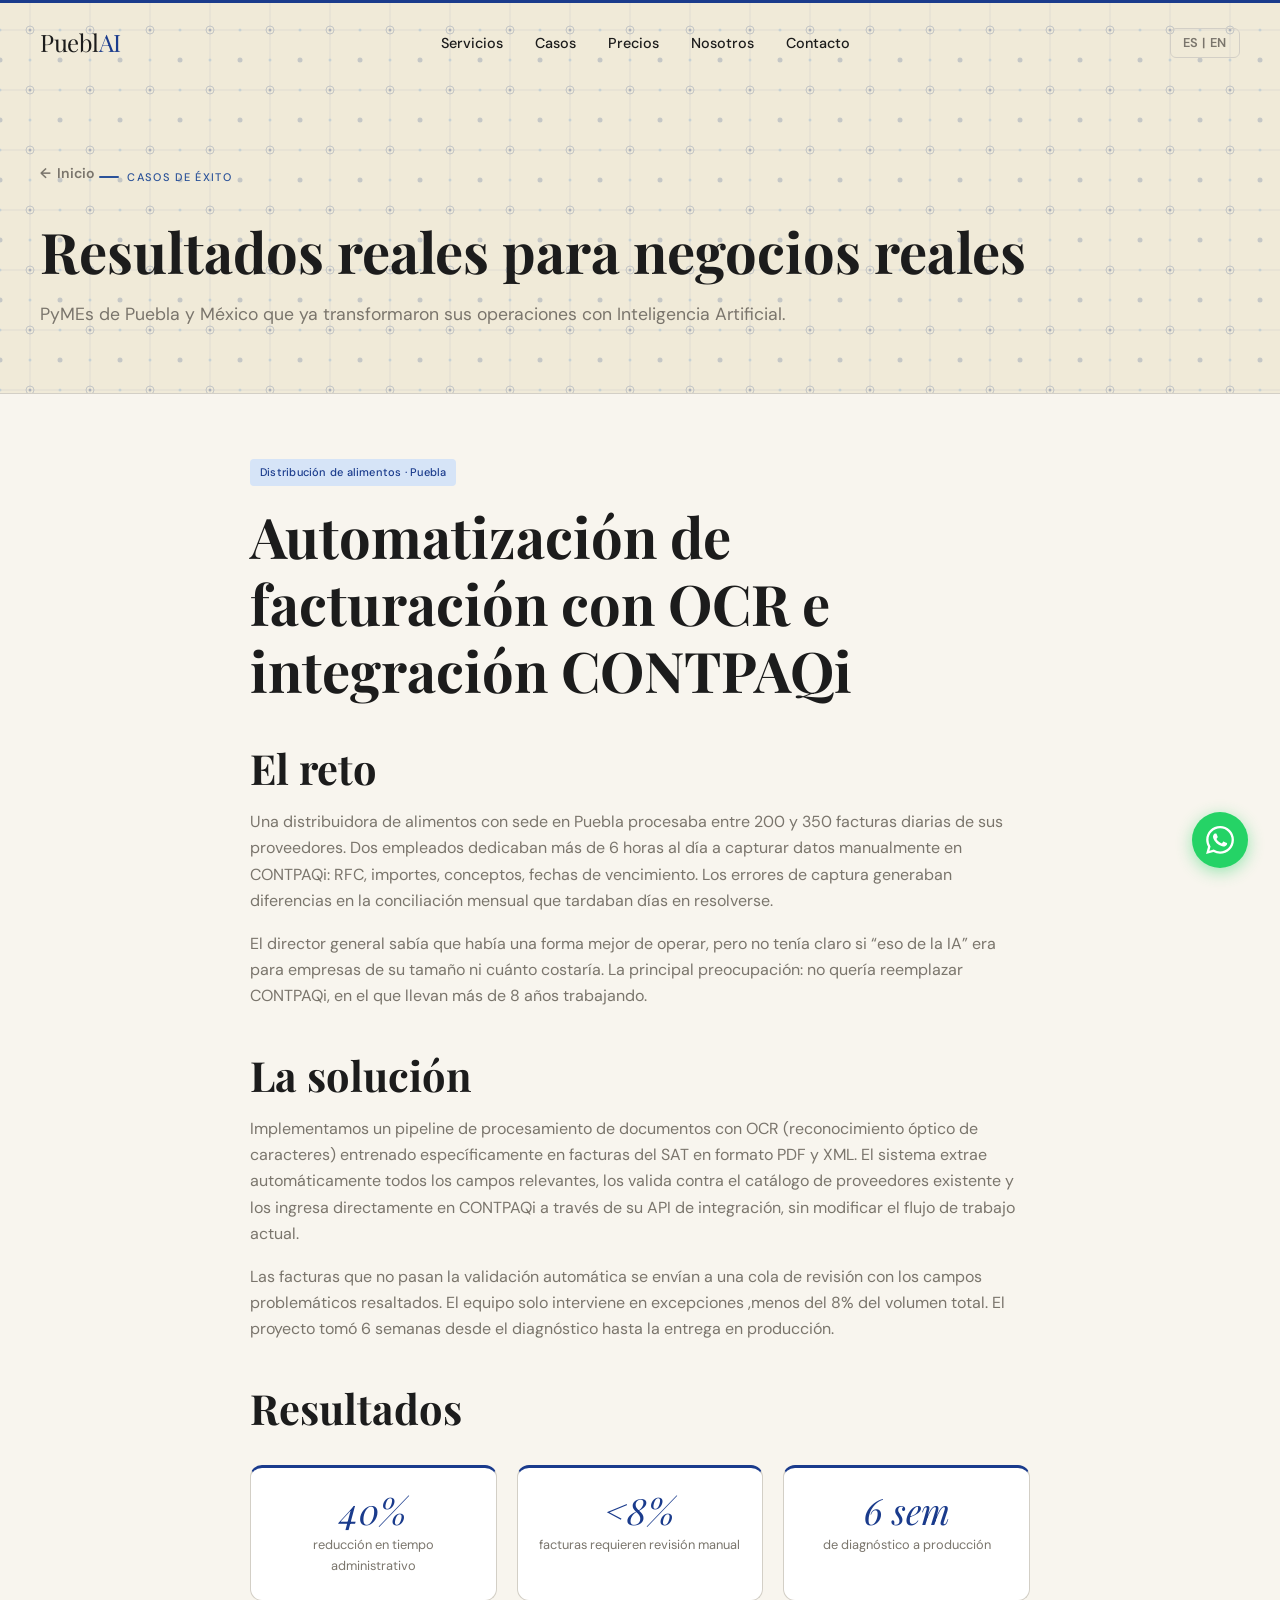
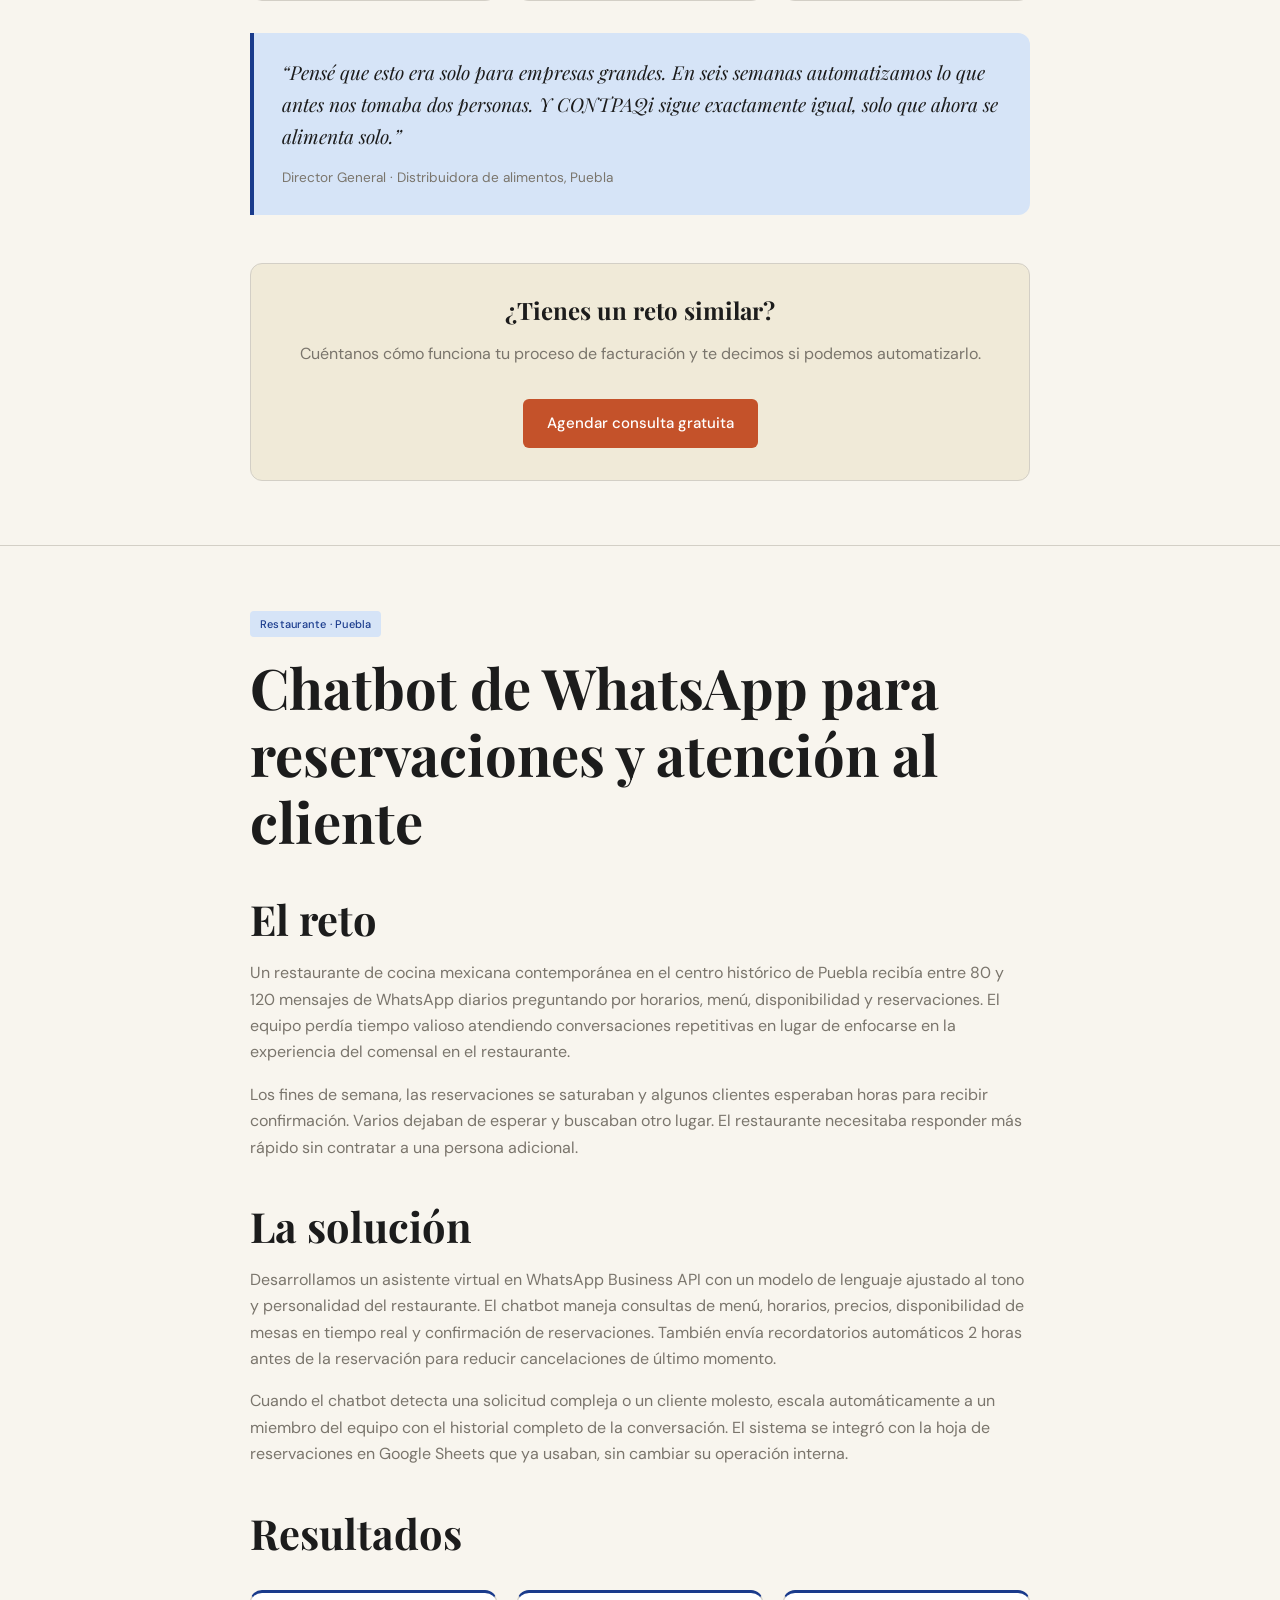
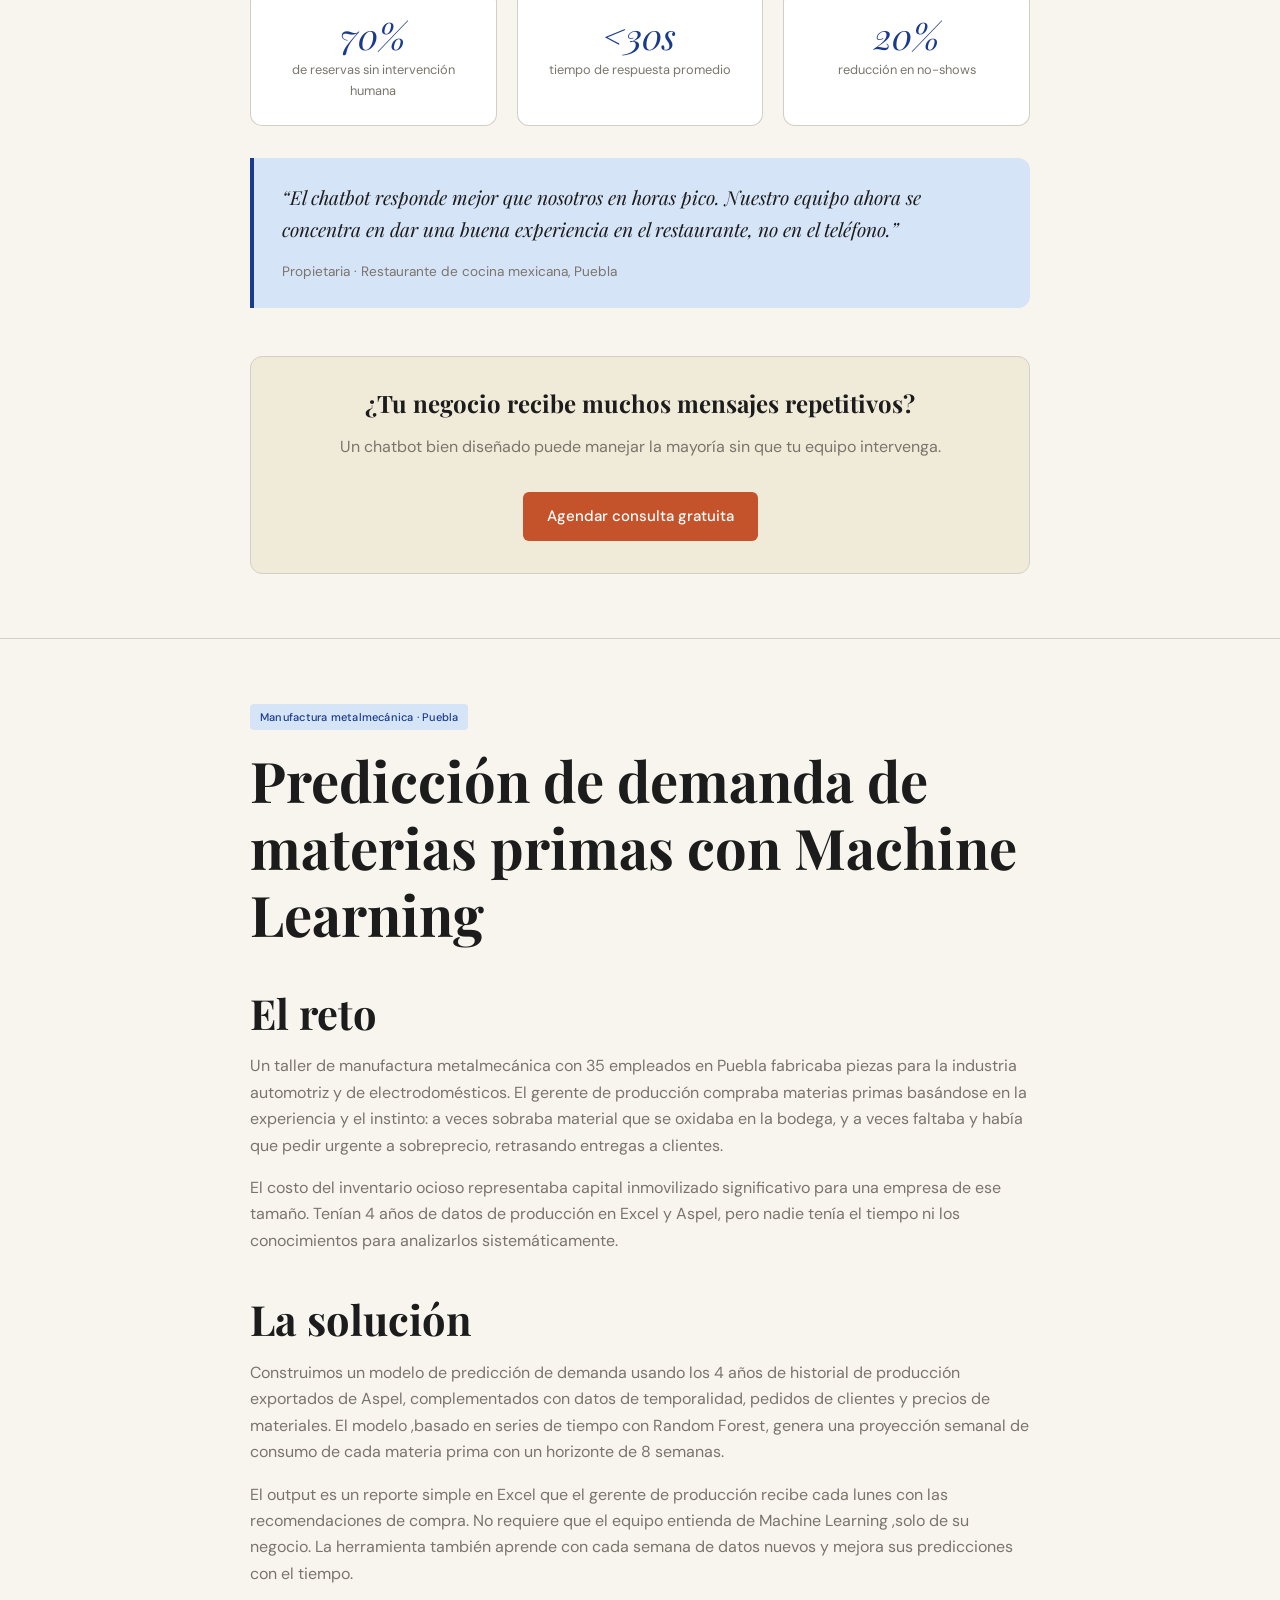
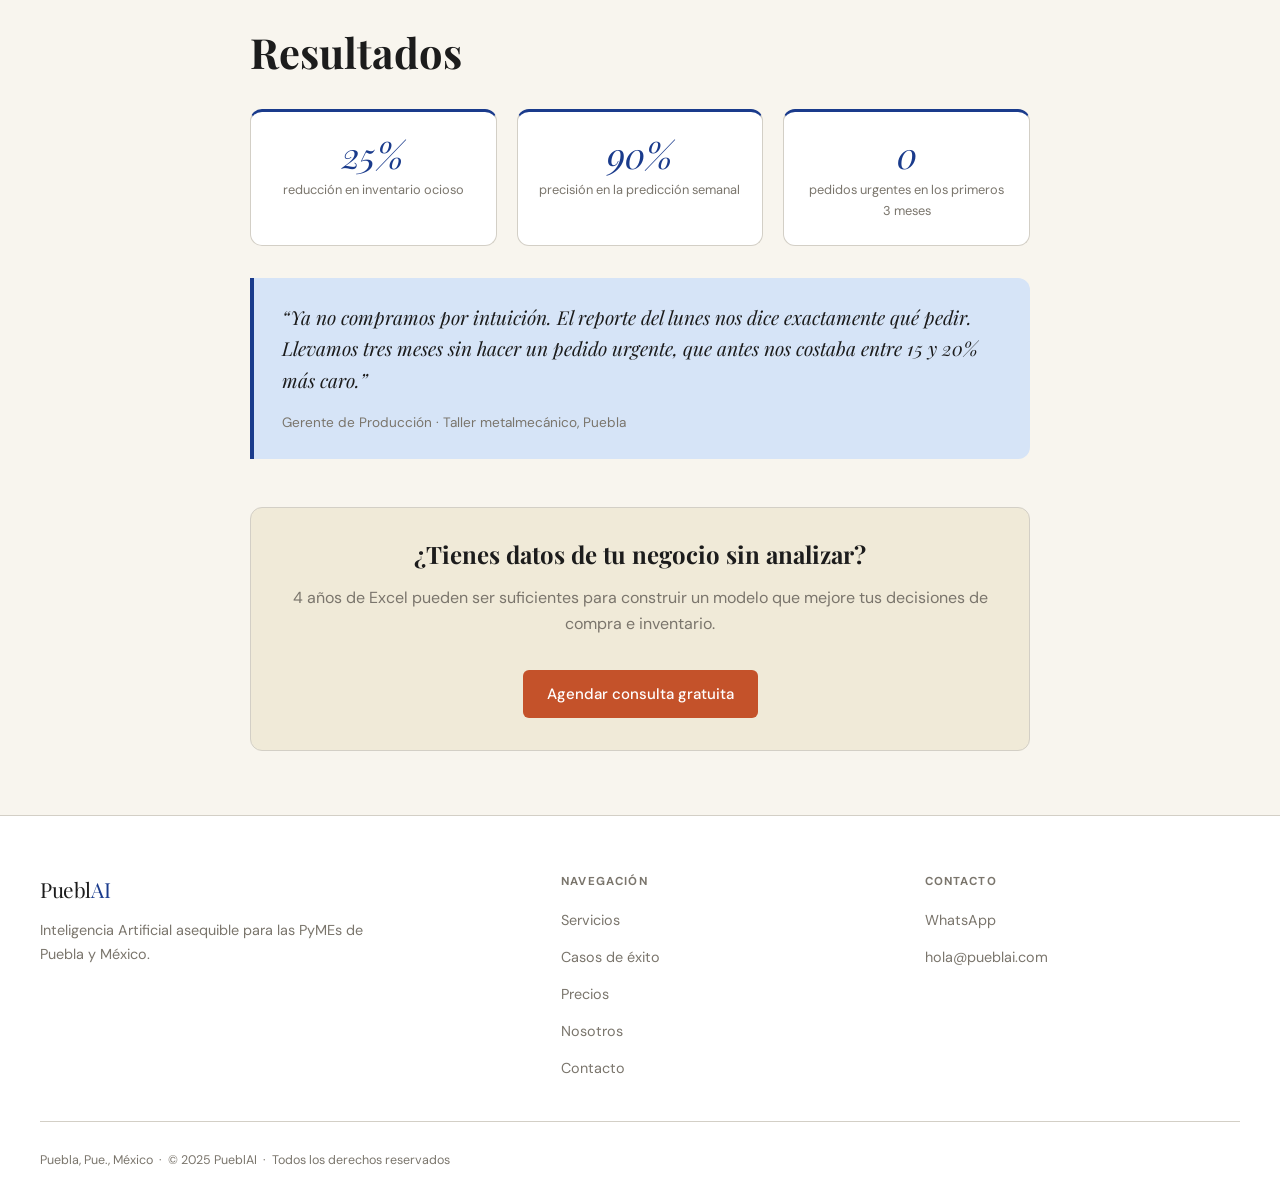
==== commit a0e7283f: "Update casos.html" ====
--- a/casos.html
+++ b/casos.html
@@ -1,467 +1,467 @@
-<!DOCTYPE html>
-<html lang="es">
-<head>
-  <meta charset="UTF-8" />
-  <meta name="viewport" content="width=device-width, initial-scale=1.0" />
-  <title>Casos de éxito , PueblAI · IA para PyMEs en Puebla, México</title>
-  <meta name="description" content="Casos de éxito de automatización e Inteligencia Artificial para PyMEs en Puebla y México. Resultados reales: facturación, chatbots, predicción de inventario." />
-
-  <!-- Open Graph -->
-  <meta property="og:title"       content="Casos de éxito , PueblAI" />
-  <meta property="og:description" content="Cómo las PyMEs de Puebla transformaron sus operaciones con IA." />
-  <meta property="og:type"        content="website" />
-  <meta property="og:locale"      content="es_MX" />
-
-  <!-- Favicons -->
-  <link rel="apple-touch-icon" sizes="180x180" href="apple-touch-icon.png" />
-  <link rel="icon" type="image/png" sizes="32x32" href="favicon-32x32.png" />
-  <link rel="icon" type="image/png" sizes="16x16" href="favicon-16x16.png" />
-  <link rel="icon" type="image/x-icon" href="favicon.ico" />
-  <link rel="manifest" href="site.webmanifest" />
-
-  <!-- Google Fonts -->
-  <link rel="preconnect" href="https://fonts.googleapis.com" />
-  <link rel="preconnect" href="https://fonts.gstatic.com" crossorigin />
-  <link href="https://fonts.googleapis.com/css2?family=Playfair+Display:ital,wght@0,700;1,700&family=DM+Sans:opsz,wght@9..40,400;9..40,500;9..40,600&display=swap" rel="stylesheet" />
-
-  <link rel="stylesheet" href="css/styles.css" />
-</head>
-<body>
-
-  <!-- NAVIGATION -->
-  <nav class="site-nav" role="navigation" aria-label="Navegación principal">
-    <div class="nav-inner">
-      <a href="index.html" class="nav-logo" aria-label="PueblAI , Inicio">
-        Puebl<span>AI</span>
-      </a>
-      <ul class="nav-links" role="list">
-        <li><a href="index.html#servicios" data-es="Servicios"  data-en="Services">Servicios</a></li>
-        <li><a href="casos.html"           data-es="Casos"      data-en="Cases">Casos</a></li>
-        <li><a href="index.html#precios"   data-es="Precios"    data-en="Pricing">Precios</a></li>
-        <li><a href="index.html#nosotros"  data-es="Nosotros"   data-en="About">Nosotros</a></li>
-        <li><a href="index.html#contacto"  data-es="Contacto"   data-en="Contact">Contacto</a></li>
-      </ul>
-      <button id="lang-toggle" class="lang-toggle" aria-label="Cambiar idioma" aria-pressed="false">
-        ES | EN
-      </button>
-      <button class="hamburger" aria-label="Abrir menú" aria-expanded="false">
-        <span></span><span></span><span></span>
-      </button>
-    </div>
-  </nav>
-
-  <!-- Mobile overlay -->
-  <div class="nav-overlay" role="dialog" aria-modal="true" aria-label="Menú de navegación">
-    <button class="close-overlay" aria-label="Cerrar menú">&times;</button>
-    <a href="index.html#servicios" data-es="Servicios" data-en="Services">Servicios</a>
-    <a href="casos.html"           data-es="Casos"     data-en="Cases">Casos</a>
-    <a href="index.html#precios"   data-es="Precios"   data-en="Pricing">Precios</a>
-    <a href="index.html#nosotros"  data-es="Nosotros"  data-en="About">Nosotros</a>
-    <a href="index.html#contacto"  data-es="Contacto"  data-en="Contact">Contacto</a>
-  </div>
-
-  <!-- WhatsApp float -->
-  <a href="https://wa.me/52XXXXXXXXXX?text=Hola%2C%20me%20interesa%20una%20consulta%20gratuita%20de%20IA%20para%20mi%20negocio."
-     class="whatsapp-float" target="_blank" rel="noopener noreferrer"
-     aria-label="Contactar por WhatsApp">
-    <svg viewBox="0 0 24 24" aria-hidden="true">
-      <path d="M17.472 14.382c-.297-.149-1.758-.867-2.03-.967-.273-.099-.471-.148-.67.15-.197.297-.767.966-.94 1.164-.173.199-.347.223-.644.075-.297-.15-1.255-.463-2.39-1.475-.883-.788-1.48-1.761-1.653-2.059-.173-.297-.018-.458.13-.606.134-.133.298-.347.446-.52.149-.174.198-.298.298-.497.099-.198.05-.371-.025-.52-.075-.149-.669-1.612-.916-2.207-.242-.579-.487-.5-.669-.51-.173-.008-.371-.01-.57-.01-.198 0-.52.074-.792.372-.272.297-1.04 1.016-1.04 2.479 0 1.462 1.065 2.875 1.213 3.074.149.198 2.096 3.2 5.077 4.487.709.306 1.262.489 1.694.625.712.227 1.36.195 1.871.118.571-.085 1.758-.719 2.006-1.413.248-.694.248-1.289.173-1.413-.074-.124-.272-.198-.57-.347m-5.421 7.403h-.004a9.87 9.87 0 01-5.031-1.378l-.361-.214-3.741.982.998-3.648-.235-.374a9.86 9.86 0 01-1.51-5.26c.001-5.45 4.436-9.884 9.888-9.884 2.64 0 5.122 1.03 6.988 2.898a9.825 9.825 0 012.893 6.994c-.003 5.45-4.437 9.884-9.885 9.884m8.413-18.297A11.815 11.815 0 0012.05 0C5.495 0 .16 5.335.157 11.892c0 2.096.547 4.142 1.588 5.945L.057 24l6.305-1.654a11.882 11.882 0 005.683 1.448h.005c6.554 0 11.89-5.335 11.893-11.893a11.821 11.821 0 00-3.48-8.413z"/>
-    </svg>
-  </a>
-
-  <!-- SUB-PAGE HERO -->
-  <header class="subpage-hero">
-    <div class="subpage-hero-inner">
-      <a href="index.html" class="back-link fade-in"
-         data-es="Inicio" data-en="Home">
-        Inicio
-      </a>
-      <span class="section-eyebrow fade-in"
-            data-es="Casos de éxito" data-en="Success stories">
-        Casos de éxito
-      </span>
-      <h1 class="fade-in" style="transition-delay:0.1s;"
-          data-es="Resultados reales para negocios reales"
-          data-en="Real results for real businesses">
-        Resultados reales para negocios reales
-      </h1>
-      <p class="fade-in" style="transition-delay:0.15s; font-size:1.1rem; margin-top:1rem;"
-         data-es="PyMEs de Puebla y México que ya transformaron sus operaciones con Inteligencia Artificial."
-         data-en="SMBs in Puebla and México that have already transformed their operations with Artificial Intelligence.">
-        PyMEs de Puebla y México que ya transformaron sus operaciones con Inteligencia Artificial.
-      </p>
-    </div>
-  </header>
-
-  <main>
-
-    <!-- ══════════════════════════════════════
-         CASE 1 , Distribuidora de alimentos
-    ══════════════════════════════════════ -->
-    <article class="case-full" id="distribuidora-alimentos">
-      <div class="case-full-inner">
-
-        <span class="tag fade-in"
-              data-es="Distribución de alimentos · Puebla"
-              data-en="Food distribution · Puebla">
-          Distribución de alimentos · Puebla
-        </span>
-
-        <h1 class="fade-in" style="transition-delay:0.1s; margin-top:1rem;"
-            data-es="Automatización de facturación con OCR e integración CONTPAQi"
-            data-en="Invoice automation with OCR and CONTPAQi integration">
-          Automatización de facturación con OCR e integración CONTPAQi
-        </h1>
-
-        <!-- Challenge -->
-        <h2 class="fade-in"
-            data-es="El reto" data-en="The challenge">
-          El reto
-        </h2>
-        <p class="fade-in"
-           data-es="Una distribuidora de alimentos con sede en Puebla procesaba entre 200 y 350 facturas diarias de sus proveedores. Dos empleados dedicaban más de 6 horas al día a capturar datos manualmente en CONTPAQi: RFC, importes, conceptos, fechas de vencimiento. Los errores de captura generaban diferencias en la conciliación mensual que tardaban días en resolverse."
-           data-en="A food distributor based in Puebla processed between 200 and 350 invoices daily from its suppliers. Two employees spent more than 6 hours a day manually entering data into CONTPAQi: RFC, amounts, line items, due dates. Data entry errors caused reconciliation discrepancies that took days to resolve each month.">
-          Una distribuidora de alimentos con sede en Puebla procesaba entre 200 y 350 facturas diarias de sus proveedores. Dos empleados dedicaban más de 6 horas al día a capturar datos manualmente en CONTPAQi: RFC, importes, conceptos, fechas de vencimiento. Los errores de captura generaban diferencias en la conciliación mensual que tardaban días en resolverse.
-        </p>
-        <p class="fade-in"
-           data-es="El director general sabía que había una forma mejor de operar, pero no tenía claro si &ldquo;eso de la IA&rdquo; era para empresas de su tamaño ni cuánto costaría. La principal preocupación: no quería reemplazar CONTPAQi, en el que llevan más de 8 años trabajando."
-           data-en="The general manager knew there had to be a better way to operate, but wasn't sure whether 'this AI thing' was for a business his size or what it would cost. The main concern: he did not want to replace CONTPAQi, which they had been using for over 8 years.">
-          El director general sabía que había una forma mejor de operar, pero no tenía claro si &ldquo;eso de la IA&rdquo; era para empresas de su tamaño ni cuánto costaría. La principal preocupación: no quería reemplazar CONTPAQi, en el que llevan más de 8 años trabajando.
-        </p>
-
-        <!-- Solution -->
-        <h2 class="fade-in"
-            data-es="La solución" data-en="The solution">
-          La solución
-        </h2>
-        <p class="fade-in"
-           data-es="Implementamos un pipeline de procesamiento de documentos con OCR (reconocimiento óptico de caracteres) entrenado específicamente en facturas del SAT en formato PDF y XML. El sistema extrae automáticamente todos los campos relevantes, los valida contra el catálogo de proveedores existente y los ingresa directamente en CONTPAQi a través de su API de integración, sin modificar el flujo de trabajo actual."
-           data-en="We implemented a document processing pipeline with OCR (optical character recognition) trained specifically on SAT invoices in PDF and XML format. The system automatically extracts all relevant fields, validates them against the existing supplier catalog and enters them directly into CONTPAQi through its integration API, without modifying the current workflow.">
-          Implementamos un pipeline de procesamiento de documentos con OCR (reconocimiento óptico de caracteres) entrenado específicamente en facturas del SAT en formato PDF y XML. El sistema extrae automáticamente todos los campos relevantes, los valida contra el catálogo de proveedores existente y los ingresa directamente en CONTPAQi a través de su API de integración, sin modificar el flujo de trabajo actual.
-        </p>
-        <p class="fade-in"
-           data-es="Las facturas que no pasan la validación automática se envían a una cola de revisión con los campos problemáticos resaltados. El equipo solo interviene en excepciones ,menos del 8% del volumen total. El proyecto tomó 6 semanas desde el diagnóstico hasta la entrega en producción."
-           data-en="Invoices that do not pass automatic validation are sent to a review queue with the problematic fields highlighted. The team only intervenes in exceptions , less than 8% of total volume. The project took 6 weeks from diagnosis to production delivery.">
-          Las facturas que no pasan la validación automática se envían a una cola de revisión con los campos problemáticos resaltados. El equipo solo interviene en excepciones ,menos del 8% del volumen total. El proyecto tomó 6 semanas desde el diagnóstico hasta la entrega en producción.
-        </p>
-
-        <!-- Results -->
-        <h2 class="fade-in"
-            data-es="Resultados" data-en="Results">
-          Resultados
-        </h2>
-        <div class="case-metrics-grid fade-in">
-          <div class="case-metric-card">
-            <span class="metric-num">40%</span>
-            <div class="metric-label"
-                 data-es="reducción en tiempo administrativo"
-                 data-en="reduction in administrative time">
-              reducción en tiempo administrativo
-            </div>
-          </div>
-          <div class="case-metric-card">
-            <span class="metric-num">&lt;8%</span>
-            <div class="metric-label"
-                 data-es="facturas requieren revisión manual"
-                 data-en="invoices require manual review">
-              facturas requieren revisión manual
-            </div>
-          </div>
-          <div class="case-metric-card">
-            <span class="metric-num">6 sem</span>
-            <div class="metric-label"
-                 data-es="de diagnóstico a producción"
-                 data-en="from diagnosis to production">
-              de diagnóstico a producción
-            </div>
-          </div>
-        </div>
-
-        <!-- Quote -->
-        <div class="client-quote fade-in">
-          <blockquote data-es="&ldquo;Pensé que esto era solo para empresas grandes. En seis semanas automatizamos lo que antes nos tomaba dos personas. Y CONTPAQi sigue exactamente igual, solo que ahora se alimenta solo.&rdquo;"
-                      data-en="&ldquo;I thought this was only for big companies. In six weeks we automated what used to take two people. And CONTPAQi is exactly the same, only now it feeds itself.&rdquo;">
-            &ldquo;Pensé que esto era solo para empresas grandes. En seis semanas automatizamos lo que antes nos tomaba dos personas. Y CONTPAQi sigue exactamente igual, solo que ahora se alimenta solo.&rdquo;
-          </blockquote>
-          <cite data-es="Director General · Distribuidora de alimentos, Puebla"
-                data-en="General Manager · Food distributor, Puebla">
-            Director General · Distribuidora de alimentos, Puebla
-          </cite>
-        </div>
-
-        <!-- CTA -->
-        <div class="case-cta-band fade-in">
-          <h3 data-es="¿Tienes un reto similar?"
-              data-en="Do you have a similar challenge?">
-            ¿Tienes un reto similar?
-          </h3>
-          <p data-es="Cuéntanos cómo funciona tu proceso de facturación y te decimos si podemos automatizarlo."
-             data-en="Tell us how your invoicing process works and we'll tell you if we can automate it.">
-            Cuéntanos cómo funciona tu proceso de facturación y te decimos si podemos automatizarlo.
-          </p>
-          <a href="index.html#contacto" class="btn-primary"
-             data-es="Agendar consulta gratuita" data-en="Book a free consultation">
-            Agendar consulta gratuita
-          </a>
-        </div>
-
-      </div>
-    </article>
-
-    <hr style="border:none; border-top: 1px solid var(--border);" />
-
-    <!-- ══════════════════════════════════════
-         CASE 2 , Restaurante
-    ══════════════════════════════════════ -->
-    <article class="case-full" id="restaurante-puebla">
-      <div class="case-full-inner">
-
-        <span class="tag fade-in"
-              data-es="Restaurante · Puebla"
-              data-en="Restaurant · Puebla">
-          Restaurante · Puebla
-        </span>
-
-        <h1 class="fade-in" style="transition-delay:0.1s; margin-top:1rem;"
-            data-es="Chatbot de WhatsApp para reservaciones y atención al cliente"
-            data-en="WhatsApp chatbot for reservations and customer service">
-          Chatbot de WhatsApp para reservaciones y atención al cliente
-        </h1>
-
-        <!-- Challenge -->
-        <h2 class="fade-in" data-es="El reto" data-en="The challenge">El reto</h2>
-        <p class="fade-in"
-           data-es="Un restaurante de cocina mexicana contemporánea en el centro histórico de Puebla recibía entre 80 y 120 mensajes de WhatsApp diarios preguntando por horarios, menú, disponibilidad y reservaciones. El equipo perdía tiempo valioso atendiendo conversaciones repetitivas en lugar de enfocarse en la experiencia del comensal en el restaurante."
-           data-en="A contemporary Mexican cuisine restaurant in Puebla's historic center received between 80 and 120 WhatsApp messages daily asking about hours, menu, availability and reservations. The team was losing valuable time handling repetitive conversations instead of focusing on the in-restaurant dining experience.">
-          Un restaurante de cocina mexicana contemporánea en el centro histórico de Puebla recibía entre 80 y 120 mensajes de WhatsApp diarios preguntando por horarios, menú, disponibilidad y reservaciones. El equipo perdía tiempo valioso atendiendo conversaciones repetitivas en lugar de enfocarse en la experiencia del comensal en el restaurante.
-        </p>
-        <p class="fade-in"
-           data-es="Los fines de semana, las reservaciones se saturaban y algunos clientes esperaban horas para recibir confirmación. Varios dejaban de esperar y buscaban otro lugar. El restaurante necesitaba responder más rápido sin contratar a una persona adicional."
-           data-en="On weekends, reservations were backlogged and some customers waited hours for confirmation. Several stopped waiting and looked elsewhere. The restaurant needed to respond faster without hiring an additional person.">
-          Los fines de semana, las reservaciones se saturaban y algunos clientes esperaban horas para recibir confirmación. Varios dejaban de esperar y buscaban otro lugar. El restaurante necesitaba responder más rápido sin contratar a una persona adicional.
-        </p>
-
-        <!-- Solution -->
-        <h2 class="fade-in" data-es="La solución" data-en="The solution">La solución</h2>
-        <p class="fade-in"
-           data-es="Desarrollamos un asistente virtual en WhatsApp Business API con un modelo de lenguaje ajustado al tono y personalidad del restaurante. El chatbot maneja consultas de menú, horarios, precios, disponibilidad de mesas en tiempo real y confirmación de reservaciones. También envía recordatorios automáticos 2 horas antes de la reservación para reducir cancelaciones de último momento."
-           data-en="We developed a virtual assistant in WhatsApp Business API with a language model tuned to the restaurant's tone and personality. The chatbot handles menu queries, hours, pricing, real-time table availability and reservation confirmation. It also sends automatic reminders 2 hours before the reservation to reduce last-minute cancellations.">
-          Desarrollamos un asistente virtual en WhatsApp Business API con un modelo de lenguaje ajustado al tono y personalidad del restaurante. El chatbot maneja consultas de menú, horarios, precios, disponibilidad de mesas en tiempo real y confirmación de reservaciones. También envía recordatorios automáticos 2 horas antes de la reservación para reducir cancelaciones de último momento.
-        </p>
-        <p class="fade-in"
-           data-es="Cuando el chatbot detecta una solicitud compleja o un cliente molesto, escala automáticamente a un miembro del equipo con el historial completo de la conversación. El sistema se integró con la hoja de reservaciones en Google Sheets que ya usaban, sin cambiar su operación interna."
-           data-en="When the chatbot detects a complex request or an upset customer, it automatically escalates to a team member with the full conversation history. The system integrated with the Google Sheets reservations spreadsheet they were already using, without changing their internal operation.">
-          Cuando el chatbot detecta una solicitud compleja o un cliente molesto, escala automáticamente a un miembro del equipo con el historial completo de la conversación. El sistema se integró con la hoja de reservaciones en Google Sheets que ya usaban, sin cambiar su operación interna.
-        </p>
-
-        <!-- Results -->
-        <h2 class="fade-in" data-es="Resultados" data-en="Results">Resultados</h2>
-        <div class="case-metrics-grid fade-in">
-          <div class="case-metric-card">
-            <span class="metric-num">70%</span>
-            <div class="metric-label"
-                 data-es="de reservas sin intervención humana"
-                 data-en="of reservations without human intervention">
-              de reservas sin intervención humana
-            </div>
-          </div>
-          <div class="case-metric-card">
-            <span class="metric-num">&lt;30s</span>
-            <div class="metric-label"
-                 data-es="tiempo de respuesta promedio"
-                 data-en="average response time">
-              tiempo de respuesta promedio
-            </div>
-          </div>
-          <div class="case-metric-card">
-            <span class="metric-num">20%</span>
-            <div class="metric-label"
-                 data-es="reducción en no-shows"
-                 data-en="reduction in no-shows">
-              reducción en no-shows
-            </div>
-          </div>
-        </div>
-
-        <!-- Quote -->
-        <div class="client-quote fade-in">
-          <blockquote data-es="&ldquo;El chatbot responde mejor que nosotros en horas pico. Nuestro equipo ahora se concentra en dar una buena experiencia en el restaurante, no en el teléfono.&rdquo;"
-                      data-en="&ldquo;The chatbot responds better than we do during peak hours. Our team now focuses on delivering a great in-restaurant experience, not on the phone.&rdquo;">
-            &ldquo;El chatbot responde mejor que nosotros en horas pico. Nuestro equipo ahora se concentra en dar una buena experiencia en el restaurante, no en el teléfono.&rdquo;
-          </blockquote>
-          <cite data-es="Propietaria · Restaurante de cocina mexicana, Puebla"
-                data-en="Owner · Mexican cuisine restaurant, Puebla">
-            Propietaria · Restaurante de cocina mexicana, Puebla
-          </cite>
-        </div>
-
-        <!-- CTA -->
-        <div class="case-cta-band fade-in">
-          <h3 data-es="¿Tu negocio recibe muchos mensajes repetitivos?"
-              data-en="Does your business receive many repetitive messages?">
-            ¿Tu negocio recibe muchos mensajes repetitivos?
-          </h3>
-          <p data-es="Un chatbot bien diseñado puede manejar la mayoría sin que tu equipo intervenga."
-             data-en="A well-designed chatbot can handle most of them without your team intervening.">
-            Un chatbot bien diseñado puede manejar la mayoría sin que tu equipo intervenga.
-          </p>
-          <a href="index.html#contacto" class="btn-primary"
-             data-es="Agendar consulta gratuita" data-en="Book a free consultation">
-            Agendar consulta gratuita
-          </a>
-        </div>
-
-      </div>
-    </article>
-
-    <hr style="border:none; border-top: 1px solid var(--border);" />
-
-    <!-- ══════════════════════════════════════
-         CASE 3 , Manufactura
-    ══════════════════════════════════════ -->
-    <article class="case-full" id="manufactura-puebla">
-      <div class="case-full-inner">
-
-        <span class="tag fade-in"
-              data-es="Manufactura metalmecánica · Puebla"
-              data-en="Metalworking manufacturing · Puebla">
-          Manufactura metalmecánica · Puebla
-        </span>
-
-        <h1 class="fade-in" style="transition-delay:0.1s; margin-top:1rem;"
-            data-es="Predicción de demanda de materias primas con Machine Learning"
-            data-en="Raw material demand forecasting with Machine Learning">
-          Predicción de demanda de materias primas con Machine Learning
-        </h1>
-
-        <!-- Challenge -->
-        <h2 class="fade-in" data-es="El reto" data-en="The challenge">El reto</h2>
-        <p class="fade-in"
-           data-es="Un taller de manufactura metalmecánica con 35 empleados en Puebla fabricaba piezas para la industria automotriz y de electrodomésticos. El gerente de producción compraba materias primas basándose en la experiencia y el instinto: a veces sobraba material que se oxidaba en la bodega, y a veces faltaba y había que pedir urgente a sobreprecio, retrasando entregas a clientes."
-           data-en="A metalworking manufacturing shop with 35 employees in Puebla produced parts for the automotive and appliance industries. The production manager purchased raw materials based on experience and instinct: sometimes there was excess material that rusted in the warehouse, and sometimes there was a shortage requiring urgent orders at premium prices, delaying customer deliveries.">
-          Un taller de manufactura metalmecánica con 35 empleados en Puebla fabricaba piezas para la industria automotriz y de electrodomésticos. El gerente de producción compraba materias primas basándose en la experiencia y el instinto: a veces sobraba material que se oxidaba en la bodega, y a veces faltaba y había que pedir urgente a sobreprecio, retrasando entregas a clientes.
-        </p>
-        <p class="fade-in"
-           data-es="El costo del inventario ocioso representaba capital inmovilizado significativo para una empresa de ese tamaño. Tenían 4 años de datos de producción en Excel y Aspel, pero nadie tenía el tiempo ni los conocimientos para analizarlos sistemáticamente."
-           data-en="The cost of idle inventory represented significant immobilized capital for a company of that size. They had 4 years of production data in Excel and Aspel, but nobody had the time or knowledge to analyze it systematically.">
-          El costo del inventario ocioso representaba capital inmovilizado significativo para una empresa de ese tamaño. Tenían 4 años de datos de producción en Excel y Aspel, pero nadie tenía el tiempo ni los conocimientos para analizarlos sistemáticamente.
-        </p>
-
-        <!-- Solution -->
-        <h2 class="fade-in" data-es="La solución" data-en="The solution">La solución</h2>
-        <p class="fade-in"
-           data-es="Construimos un modelo de predicción de demanda usando los 4 años de historial de producción exportados de Aspel, complementados con datos de temporalidad, pedidos de clientes y precios de materiales. El modelo ,basado en series de tiempo con Random Forest, genera una proyección semanal de consumo de cada materia prima con un horizonte de 8 semanas."
-           data-en="We built a demand forecasting model using the 4 years of production history exported from Aspel, supplemented with seasonality data, customer orders and material pricing. The model , based on time series with Random Forest , generates a weekly consumption forecast for each raw material with an 8-week horizon.">
-          Construimos un modelo de predicción de demanda usando los 4 años de historial de producción exportados de Aspel, complementados con datos de temporalidad, pedidos de clientes y precios de materiales. El modelo ,basado en series de tiempo con Random Forest, genera una proyección semanal de consumo de cada materia prima con un horizonte de 8 semanas.
-        </p>
-        <p class="fade-in"
-           data-es="El output es un reporte simple en Excel que el gerente de producción recibe cada lunes con las recomendaciones de compra. No requiere que el equipo entienda de Machine Learning ,solo de su negocio. La herramienta también aprende con cada semana de datos nuevos y mejora sus predicciones con el tiempo."
-           data-en="The output is a simple Excel report that the production manager receives every Monday with purchase recommendations. It does not require the team to understand Machine Learning , only their business. The tool also learns from each week of new data and improves its predictions over time.">
-          El output es un reporte simple en Excel que el gerente de producción recibe cada lunes con las recomendaciones de compra. No requiere que el equipo entienda de Machine Learning ,solo de su negocio. La herramienta también aprende con cada semana de datos nuevos y mejora sus predicciones con el tiempo.
-        </p>
-
-        <!-- Results -->
-        <h2 class="fade-in" data-es="Resultados" data-en="Results">Resultados</h2>
-        <div class="case-metrics-grid fade-in">
-          <div class="case-metric-card">
-            <span class="metric-num">25%</span>
-            <div class="metric-label"
-                 data-es="reducción en inventario ocioso"
-                 data-en="reduction in idle inventory">
-              reducción en inventario ocioso
-            </div>
-          </div>
-          <div class="case-metric-card">
-            <span class="metric-num">90%</span>
-            <div class="metric-label"
-                 data-es="precisión en la predicción semanal"
-                 data-en="accuracy in weekly forecasting">
-              precisión en la predicción semanal
-            </div>
-          </div>
-          <div class="case-metric-card">
-            <span class="metric-num">0</span>
-            <div class="metric-label"
-                 data-es="pedidos urgentes en los primeros 3 meses"
-                 data-en="urgent orders in the first 3 months">
-              pedidos urgentes en los primeros 3 meses
-            </div>
-          </div>
-        </div>
-
-        <!-- Quote -->
-        <div class="client-quote fade-in">
-          <blockquote data-es="&ldquo;Ya no compramos por intuición. El reporte del lunes nos dice exactamente qué pedir. Llevamos tres meses sin hacer un pedido urgente, que antes nos costaba entre 15 y 20% más caro.&rdquo;"
-                      data-en="&ldquo;We no longer buy on intuition. The Monday report tells us exactly what to order. We've gone three months without an urgent order, which used to cost us 15–20% more.&rdquo;">
-            &ldquo;Ya no compramos por intuición. El reporte del lunes nos dice exactamente qué pedir. Llevamos tres meses sin hacer un pedido urgente, que antes nos costaba entre 15 y 20% más caro.&rdquo;
-          </blockquote>
-          <cite data-es="Gerente de Producción · Taller metalmecánico, Puebla"
-                data-en="Production Manager · Metalworking shop, Puebla">
-            Gerente de Producción · Taller metalmecánico, Puebla
-          </cite>
-        </div>
-
-        <!-- CTA -->
-        <div class="case-cta-band fade-in">
-          <h3 data-es="¿Tienes datos de tu negocio sin analizar?"
-              data-en="Do you have unanalyzed business data?">
-            ¿Tienes datos de tu negocio sin analizar?
-          </h3>
-          <p data-es="4 años de Excel pueden ser suficientes para construir un modelo que mejore tus decisiones de compra e inventario."
-             data-en="4 years of Excel data may be enough to build a model that improves your purchasing and inventory decisions.">
-            4 años de Excel pueden ser suficientes para construir un modelo que mejore tus decisiones de compra e inventario.
-          </p>
-          <a href="index.html#contacto" class="btn-primary"
-             data-es="Agendar consulta gratuita" data-en="Book a free consultation">
-            Agendar consulta gratuita
-          </a>
-        </div>
-
-      </div>
-    </article>
-
-  </main>
-
-  <!-- FOOTER -->
-  <footer class="site-footer" role="contentinfo">
-    <div class="footer-inner">
-      <div class="footer-top">
-        <div class="footer-brand">
-          <a href="index.html" class="nav-logo" style="font-size:1.3rem;">
-            Puebl<span>AI</span>
-          </a>
-          <p data-es="Inteligencia Artificial asequible para las PyMEs de Puebla y México."
-             data-en="Affordable Artificial Intelligence for SMBs in Puebla and México.">
-            Inteligencia Artificial asequible para las PyMEs de Puebla y México.
-          </p>
-        </div>
-        <nav class="footer-nav" aria-label="Footer navigation">
-          <h5 data-es="Navegación" data-en="Navigation">Navegación</h5>
-          <ul role="list">
-            <li><a href="index.html#servicios" data-es="Servicios" data-en="Services">Servicios</a></li>
-            <li><a href="casos.html"           data-es="Casos de éxito" data-en="Case studies">Casos de éxito</a></li>
-            <li><a href="index.html#precios"   data-es="Precios" data-en="Pricing">Precios</a></li>
-            <li><a href="index.html#nosotros"  data-es="Nosotros" data-en="About us">Nosotros</a></li>
-            <li><a href="index.html#contacto"  data-es="Contacto" data-en="Contact">Contacto</a></li>
-          </ul>
-        </nav>
-        <div class="footer-social">
-          <h5 data-es="Contacto" data-en="Contact">Contacto</h5>
-          <ul role="list">
-            <li><a href="https://wa.me/52XXXXXXXXXX" target="_blank" rel="noopener noreferrer">WhatsApp</a></li>
-            <li><a href="mailto:iaenpuebla@gmail.com">iaenpuebla@gmail.com</a></li>
-          </ul>
-        </div>
-      </div>
-      <div class="footer-bottom">
-        <p class="footer-legal">
-          Puebla, Pue., México &nbsp;·&nbsp; &copy; 2025 PueblAI &nbsp;·&nbsp;
-          <span data-es="Todos los derechos reservados" data-en="All rights reserved">Todos los derechos reservados</span>
-        </p>
-      </div>
-    </div>
-  </footer>
-
-  <script src="js/main.js"></script>
-</body>
-</html>
+<!DOCTYPE html>
+<html lang="es">
+<head>
+  <meta charset="UTF-8" />
+  <meta name="viewport" content="width=device-width, initial-scale=1.0" />
+  <title>Casos de éxito , PueblAI · IA para PyMEs en Puebla, México</title>
+  <meta name="description" content="Casos de éxito de automatización e Inteligencia Artificial para PyMEs en Puebla y México. Resultados reales: facturación, chatbots, predicción de inventario." />
+
+  <!-- Open Graph -->
+  <meta property="og:title"       content="Casos de éxito , PueblAI" />
+  <meta property="og:description" content="Cómo las PyMEs de Puebla transformaron sus operaciones con IA." />
+  <meta property="og:type"        content="website" />
+  <meta property="og:locale"      content="es_MX" />
+
+  <!-- Favicons -->
+  <link rel="apple-touch-icon" sizes="180x180" href="apple-touch-icon.png" />
+  <link rel="icon" type="image/png" sizes="32x32" href="favicon-32x32.png" />
+  <link rel="icon" type="image/png" sizes="16x16" href="favicon-16x16.png" />
+  <link rel="icon" type="image/x-icon" href="favicon.ico" />
+  <link rel="manifest" href="site.webmanifest" />
+
+  <!-- Google Fonts -->
+  <link rel="preconnect" href="https://fonts.googleapis.com" />
+  <link rel="preconnect" href="https://fonts.gstatic.com" crossorigin />
+  <link href="https://fonts.googleapis.com/css2?family=Playfair+Display:ital,wght@0,700;1,700&family=DM+Sans:opsz,wght@9..40,400;9..40,500;9..40,600&display=swap" rel="stylesheet" />
+
+  <link rel="stylesheet" href="css/styles.css" />
+</head>
+<body>
+
+  <!-- NAVIGATION -->
+  <nav class="site-nav" role="navigation" aria-label="Navegación principal">
+    <div class="nav-inner">
+      <a href="index.html" class="nav-logo" aria-label="PueblAI , Inicio">
+        Puebl<span>AI</span>
+      </a>
+      <ul class="nav-links" role="list">
+        <li><a href="index.html#servicios" data-es="Servicios"  data-en="Services">Servicios</a></li>
+        <li><a href="casos.html"           data-es="Casos"      data-en="Cases">Casos</a></li>
+        <li><a href="index.html#precios"   data-es="Precios"    data-en="Pricing">Precios</a></li>
+        <li><a href="index.html#nosotros"  data-es="Nosotros"   data-en="About">Nosotros</a></li>
+        <li><a href="index.html#contacto"  data-es="Contacto"   data-en="Contact">Contacto</a></li>
+      </ul>
+      <button id="lang-toggle" class="lang-toggle" aria-label="Cambiar idioma" aria-pressed="false">
+        ES | EN
+      </button>
+      <button class="hamburger" aria-label="Abrir menú" aria-expanded="false">
+        <span></span><span></span><span></span>
+      </button>
+    </div>
+  </nav>
+
+  <!-- Mobile overlay -->
+  <div class="nav-overlay" role="dialog" aria-modal="true" aria-label="Menú de navegación">
+    <button class="close-overlay" aria-label="Cerrar menú">&times;</button>
+    <a href="index.html#servicios" data-es="Servicios" data-en="Services">Servicios</a>
+    <a href="casos.html"           data-es="Casos"     data-en="Cases">Casos</a>
+    <a href="index.html#precios"   data-es="Precios"   data-en="Pricing">Precios</a>
+    <a href="index.html#nosotros"  data-es="Nosotros"  data-en="About">Nosotros</a>
+    <a href="index.html#contacto"  data-es="Contacto"  data-en="Contact">Contacto</a>
+  </div>
+
+  <!-- WhatsApp float -->
+  <a href="https://wa.me/52XXXXXXXXXX?text=Hola%2C%20me%20interesa%20una%20consulta%20gratuita%20de%20IA%20para%20mi%20negocio."
+     class="whatsapp-float" target="_blank" rel="noopener noreferrer"
+     aria-label="Contactar por WhatsApp">
+    <svg viewBox="0 0 24 24" aria-hidden="true">
+      <path d="M17.472 14.382c-.297-.149-1.758-.867-2.03-.967-.273-.099-.471-.148-.67.15-.197.297-.767.966-.94 1.164-.173.199-.347.223-.644.075-.297-.15-1.255-.463-2.39-1.475-.883-.788-1.48-1.761-1.653-2.059-.173-.297-.018-.458.13-.606.134-.133.298-.347.446-.52.149-.174.198-.298.298-.497.099-.198.05-.371-.025-.52-.075-.149-.669-1.612-.916-2.207-.242-.579-.487-.5-.669-.51-.173-.008-.371-.01-.57-.01-.198 0-.52.074-.792.372-.272.297-1.04 1.016-1.04 2.479 0 1.462 1.065 2.875 1.213 3.074.149.198 2.096 3.2 5.077 4.487.709.306 1.262.489 1.694.625.712.227 1.36.195 1.871.118.571-.085 1.758-.719 2.006-1.413.248-.694.248-1.289.173-1.413-.074-.124-.272-.198-.57-.347m-5.421 7.403h-.004a9.87 9.87 0 01-5.031-1.378l-.361-.214-3.741.982.998-3.648-.235-.374a9.86 9.86 0 01-1.51-5.26c.001-5.45 4.436-9.884 9.888-9.884 2.64 0 5.122 1.03 6.988 2.898a9.825 9.825 0 012.893 6.994c-.003 5.45-4.437 9.884-9.885 9.884m8.413-18.297A11.815 11.815 0 0012.05 0C5.495 0 .16 5.335.157 11.892c0 2.096.547 4.142 1.588 5.945L.057 24l6.305-1.654a11.882 11.882 0 005.683 1.448h.005c6.554 0 11.89-5.335 11.893-11.893a11.821 11.821 0 00-3.48-8.413z"/>
+    </svg>
+  </a>
+
+  <!-- SUB-PAGE HERO -->
+  <header class="subpage-hero">
+    <div class="subpage-hero-inner">
+      <a href="index.html" class="back-link fade-in"
+         data-es="Inicio" data-en="Home">
+        Inicio
+      </a>
+      <span class="section-eyebrow fade-in"
+            data-es="Casos de éxito" data-en="Success stories">
+        Casos de éxito
+      </span>
+      <h1 class="fade-in" style="transition-delay:0.1s;"
+          data-es="Resultados reales para negocios reales"
+          data-en="Real results for real businesses">
+        Resultados reales para negocios reales
+      </h1>
+      <p class="fade-in" style="transition-delay:0.15s; font-size:1.1rem; margin-top:1rem;"
+         data-es="PyMEs de Puebla y México que ya transformaron sus operaciones con Inteligencia Artificial."
+         data-en="SMBs in Puebla and México that have already transformed their operations with Artificial Intelligence.">
+        PyMEs de Puebla y México que ya transformaron sus operaciones con Inteligencia Artificial.
+      </p>
+    </div>
+  </header>
+
+  <main>
+
+    <!-- ══════════════════════════════════════
+         CASE 1 , Distribuidora de alimentos
+    ══════════════════════════════════════ -->
+    <article class="case-full" id="distribuidora-alimentos">
+      <div class="case-full-inner">
+
+        <span class="tag fade-in"
+              data-es="Distribución de alimentos · Puebla"
+              data-en="Food distribution · Puebla">
+          Distribución de alimentos · Puebla
+        </span>
+
+        <h1 class="fade-in" style="transition-delay:0.1s; margin-top:1rem;"
+            data-es="Automatización de facturación con OCR e integración CONTPAQi"
+            data-en="Invoice automation with OCR and CONTPAQi integration">
+          Automatización de facturación con OCR e integración CONTPAQi
+        </h1>
+
+        <!-- Challenge -->
+        <h2 class="fade-in"
+            data-es="El reto" data-en="The challenge">
+          El reto
+        </h2>
+        <p class="fade-in"
+           data-es="Una distribuidora de alimentos con sede en Puebla procesaba entre 200 y 350 facturas diarias de sus proveedores. Dos empleados dedicaban más de 6 horas al día a capturar datos manualmente en CONTPAQi: RFC, importes, conceptos, fechas de vencimiento. Los errores de captura generaban diferencias en la conciliación mensual que tardaban días en resolverse."
+           data-en="A food distributor based in Puebla processed between 200 and 350 invoices daily from its suppliers. Two employees spent more than 6 hours a day manually entering data into CONTPAQi: RFC, amounts, line items, due dates. Data entry errors caused reconciliation discrepancies that took days to resolve each month.">
+          Una distribuidora de alimentos con sede en Puebla procesaba entre 200 y 350 facturas diarias de sus proveedores. Dos empleados dedicaban más de 6 horas al día a capturar datos manualmente en CONTPAQi: RFC, importes, conceptos, fechas de vencimiento. Los errores de captura generaban diferencias en la conciliación mensual que tardaban días en resolverse.
+        </p>
+        <p class="fade-in"
+           data-es="El director general sabía que había una forma mejor de operar, pero no tenía claro si &ldquo;eso de la IA&rdquo; era para empresas de su tamaño ni cuánto costaría. La principal preocupación: no quería reemplazar CONTPAQi, en el que llevan más de 8 años trabajando."
+           data-en="The general manager knew there had to be a better way to operate, but wasn't sure whether 'this AI thing' was for a business his size or what it would cost. The main concern: he did not want to replace CONTPAQi, which they had been using for over 8 years.">
+          El director general sabía que había una forma mejor de operar, pero no tenía claro si &ldquo;eso de la IA&rdquo; era para empresas de su tamaño ni cuánto costaría. La principal preocupación: no quería reemplazar CONTPAQi, en el que llevan más de 8 años trabajando.
+        </p>
+
+        <!-- Solution -->
+        <h2 class="fade-in"
+            data-es="La solución" data-en="The solution">
+          La solución
+        </h2>
+        <p class="fade-in"
+           data-es="Implementamos un pipeline de procesamiento de documentos con OCR (reconocimiento óptico de caracteres) entrenado específicamente en facturas del SAT en formato PDF y XML. El sistema extrae automáticamente todos los campos relevantes, los valida contra el catálogo de proveedores existente y los ingresa directamente en CONTPAQi a través de su API de integración, sin modificar el flujo de trabajo actual."
+           data-en="We implemented a document processing pipeline with OCR (optical character recognition) trained specifically on SAT invoices in PDF and XML format. The system automatically extracts all relevant fields, validates them against the existing supplier catalog and enters them directly into CONTPAQi through its integration API, without modifying the current workflow.">
+          Implementamos un pipeline de procesamiento de documentos con OCR (reconocimiento óptico de caracteres) entrenado específicamente en facturas del SAT en formato PDF y XML. El sistema extrae automáticamente todos los campos relevantes, los valida contra el catálogo de proveedores existente y los ingresa directamente en CONTPAQi a través de su API de integración, sin modificar el flujo de trabajo actual.
+        </p>
+        <p class="fade-in"
+           data-es="Las facturas que no pasan la validación automática se envían a una cola de revisión con los campos problemáticos resaltados. El equipo solo interviene en excepciones ,menos del 8% del volumen total. El proyecto tomó 6 semanas desde el diagnóstico hasta la entrega en producción."
+           data-en="Invoices that do not pass automatic validation are sent to a review queue with the problematic fields highlighted. The team only intervenes in exceptions , less than 8% of total volume. The project took 6 weeks from diagnosis to production delivery.">
+          Las facturas que no pasan la validación automática se envían a una cola de revisión con los campos problemáticos resaltados. El equipo solo interviene en excepciones ,menos del 8% del volumen total. El proyecto tomó 6 semanas desde el diagnóstico hasta la entrega en producción.
+        </p>
+
+        <!-- Results -->
+        <h2 class="fade-in"
+            data-es="Resultados" data-en="Results">
+          Resultados
+        </h2>
+        <div class="case-metrics-grid fade-in">
+          <div class="case-metric-card">
+            <span class="metric-num">40%</span>
+            <div class="metric-label"
+                 data-es="reducción en tiempo administrativo"
+                 data-en="reduction in administrative time">
+              reducción en tiempo administrativo
+            </div>
+          </div>
+          <div class="case-metric-card">
+            <span class="metric-num">&lt;8%</span>
+            <div class="metric-label"
+                 data-es="facturas requieren revisión manual"
+                 data-en="invoices require manual review">
+              facturas requieren revisión manual
+            </div>
+          </div>
+          <div class="case-metric-card">
+            <span class="metric-num">6 sem</span>
+            <div class="metric-label"
+                 data-es="de diagnóstico a producción"
+                 data-en="from diagnosis to production">
+              de diagnóstico a producción
+            </div>
+          </div>
+        </div>
+
+        <!-- Quote -->
+        <div class="client-quote fade-in">
+          <blockquote data-es="&ldquo;Pensé que esto era solo para empresas grandes. En seis semanas automatizamos lo que antes nos tomaba dos personas. Y CONTPAQi sigue exactamente igual, solo que ahora se alimenta solo.&rdquo;"
+                      data-en="&ldquo;I thought this was only for big companies. In six weeks we automated what used to take two people. And CONTPAQi is exactly the same, only now it feeds itself.&rdquo;">
+            &ldquo;Pensé que esto era solo para empresas grandes. En seis semanas automatizamos lo que antes nos tomaba dos personas. Y CONTPAQi sigue exactamente igual, solo que ahora se alimenta solo.&rdquo;
+          </blockquote>
+          <cite data-es="Director General · Distribuidora de alimentos, Puebla"
+                data-en="General Manager · Food distributor, Puebla">
+            Director General · Distribuidora de alimentos, Puebla
+          </cite>
+        </div>
+
+        <!-- CTA -->
+        <div class="case-cta-band fade-in">
+          <h3 data-es="¿Tienes un reto similar?"
+              data-en="Do you have a similar challenge?">
+            ¿Tienes un reto similar?
+          </h3>
+          <p data-es="Cuéntanos cómo funciona tu proceso de facturación y te decimos si podemos automatizarlo."
+             data-en="Tell us how your invoicing process works and we'll tell you if we can automate it.">
+            Cuéntanos cómo funciona tu proceso de facturación y te decimos si podemos automatizarlo.
+          </p>
+          <a href="index.html#contacto" class="btn-primary"
+             data-es="Agendar consulta gratuita" data-en="Book a free consultation">
+            Agendar consulta gratuita
+          </a>
+        </div>
+
+      </div>
+    </article>
+
+    <hr style="border:none; border-top: 1px solid var(--border);" />
+
+    <!-- ══════════════════════════════════════
+         CASE 2 , Restaurante
+    ══════════════════════════════════════ -->
+    <article class="case-full" id="restaurante-puebla">
+      <div class="case-full-inner">
+
+        <span class="tag fade-in"
+              data-es="Restaurante · Puebla"
+              data-en="Restaurant · Puebla">
+          Restaurante · Puebla
+        </span>
+
+        <h1 class="fade-in" style="transition-delay:0.1s; margin-top:1rem;"
+            data-es="Chatbot de WhatsApp para reservaciones y atención al cliente"
+            data-en="WhatsApp chatbot for reservations and customer service">
+          Chatbot de WhatsApp para reservaciones y atención al cliente
+        </h1>
+
+        <!-- Challenge -->
+        <h2 class="fade-in" data-es="El reto" data-en="The challenge">El reto</h2>
+        <p class="fade-in"
+           data-es="Un restaurante de cocina mexicana contemporánea en el centro histórico de Puebla recibía entre 80 y 120 mensajes de WhatsApp diarios preguntando por horarios, menú, disponibilidad y reservaciones. El equipo perdía tiempo valioso atendiendo conversaciones repetitivas en lugar de enfocarse en la experiencia del comensal en el restaurante."
+           data-en="A contemporary Mexican cuisine restaurant in Puebla's historic center received between 80 and 120 WhatsApp messages daily asking about hours, menu, availability and reservations. The team was losing valuable time handling repetitive conversations instead of focusing on the in-restaurant dining experience.">
+          Un restaurante de cocina mexicana contemporánea en el centro histórico de Puebla recibía entre 80 y 120 mensajes de WhatsApp diarios preguntando por horarios, menú, disponibilidad y reservaciones. El equipo perdía tiempo valioso atendiendo conversaciones repetitivas en lugar de enfocarse en la experiencia del comensal en el restaurante.
+        </p>
+        <p class="fade-in"
+           data-es="Los fines de semana, las reservaciones se saturaban y algunos clientes esperaban horas para recibir confirmación. Varios dejaban de esperar y buscaban otro lugar. El restaurante necesitaba responder más rápido sin contratar a una persona adicional."
+           data-en="On weekends, reservations were backlogged and some customers waited hours for confirmation. Several stopped waiting and looked elsewhere. The restaurant needed to respond faster without hiring an additional person.">
+          Los fines de semana, las reservaciones se saturaban y algunos clientes esperaban horas para recibir confirmación. Varios dejaban de esperar y buscaban otro lugar. El restaurante necesitaba responder más rápido sin contratar a una persona adicional.
+        </p>
+
+        <!-- Solution -->
+        <h2 class="fade-in" data-es="La solución" data-en="The solution">La solución</h2>
+        <p class="fade-in"
+           data-es="Desarrollamos un asistente virtual en WhatsApp Business API con un modelo de lenguaje ajustado al tono y personalidad del restaurante. El chatbot maneja consultas de menú, horarios, precios, disponibilidad de mesas en tiempo real y confirmación de reservaciones. También envía recordatorios automáticos 2 horas antes de la reservación para reducir cancelaciones de último momento."
+           data-en="We developed a virtual assistant in WhatsApp Business API with a language model tuned to the restaurant's tone and personality. The chatbot handles menu queries, hours, pricing, real-time table availability and reservation confirmation. It also sends automatic reminders 2 hours before the reservation to reduce last-minute cancellations.">
+          Desarrollamos un asistente virtual en WhatsApp Business API con un modelo de lenguaje ajustado al tono y personalidad del restaurante. El chatbot maneja consultas de menú, horarios, precios, disponibilidad de mesas en tiempo real y confirmación de reservaciones. También envía recordatorios automáticos 2 horas antes de la reservación para reducir cancelaciones de último momento.
+        </p>
+        <p class="fade-in"
+           data-es="Cuando el chatbot detecta una solicitud compleja o un cliente molesto, escala automáticamente a un miembro del equipo con el historial completo de la conversación. El sistema se integró con la hoja de reservaciones en Google Sheets que ya usaban, sin cambiar su operación interna."
+           data-en="When the chatbot detects a complex request or an upset customer, it automatically escalates to a team member with the full conversation history. The system integrated with the Google Sheets reservations spreadsheet they were already using, without changing their internal operation.">
+          Cuando el chatbot detecta una solicitud compleja o un cliente molesto, escala automáticamente a un miembro del equipo con el historial completo de la conversación. El sistema se integró con la hoja de reservaciones en Google Sheets que ya usaban, sin cambiar su operación interna.
+        </p>
+
+        <!-- Results -->
+        <h2 class="fade-in" data-es="Resultados" data-en="Results">Resultados</h2>
+        <div class="case-metrics-grid fade-in">
+          <div class="case-metric-card">
+            <span class="metric-num">70%</span>
+            <div class="metric-label"
+                 data-es="de reservas sin intervención humana"
+                 data-en="of reservations without human intervention">
+              de reservas sin intervención humana
+            </div>
+          </div>
+          <div class="case-metric-card">
+            <span class="metric-num">&lt;30s</span>
+            <div class="metric-label"
+                 data-es="tiempo de respuesta promedio"
+                 data-en="average response time">
+              tiempo de respuesta promedio
+            </div>
+          </div>
+          <div class="case-metric-card">
+            <span class="metric-num">20%</span>
+            <div class="metric-label"
+                 data-es="reducción en no-shows"
+                 data-en="reduction in no-shows">
+              reducción en no-shows
+            </div>
+          </div>
+        </div>
+
+        <!-- Quote -->
+        <div class="client-quote fade-in">
+          <blockquote data-es="&ldquo;El chatbot responde mejor que nosotros en horas pico. Nuestro equipo ahora se concentra en dar una buena experiencia en el restaurante, no en el teléfono.&rdquo;"
+                      data-en="&ldquo;The chatbot responds better than we do during peak hours. Our team now focuses on delivering a great in-restaurant experience, not on the phone.&rdquo;">
+            &ldquo;El chatbot responde mejor que nosotros en horas pico. Nuestro equipo ahora se concentra en dar una buena experiencia en el restaurante, no en el teléfono.&rdquo;
+          </blockquote>
+          <cite data-es="Propietaria · Restaurante de cocina mexicana, Puebla"
+                data-en="Owner · Mexican cuisine restaurant, Puebla">
+            Propietaria · Restaurante de cocina mexicana, Puebla
+          </cite>
+        </div>
+
+        <!-- CTA -->
+        <div class="case-cta-band fade-in">
+          <h3 data-es="¿Tu negocio recibe muchos mensajes repetitivos?"
+              data-en="Does your business receive many repetitive messages?">
+            ¿Tu negocio recibe muchos mensajes repetitivos?
+          </h3>
+          <p data-es="Un chatbot bien diseñado puede manejar la mayoría sin que tu equipo intervenga."
+             data-en="A well-designed chatbot can handle most of them without your team intervening.">
+            Un chatbot bien diseñado puede manejar la mayoría sin que tu equipo intervenga.
+          </p>
+          <a href="index.html#contacto" class="btn-primary"
+             data-es="Agendar consulta gratuita" data-en="Book a free consultation">
+            Agendar consulta gratuita
+          </a>
+        </div>
+
+      </div>
+    </article>
+
+    <hr style="border:none; border-top: 1px solid var(--border);" />
+
+    <!-- ══════════════════════════════════════
+         CASE 3 , Manufactura
+    ══════════════════════════════════════ -->
+    <article class="case-full" id="manufactura-puebla">
+      <div class="case-full-inner">
+
+        <span class="tag fade-in"
+              data-es="Manufactura metalmecánica · Puebla"
+              data-en="Metalworking manufacturing · Puebla">
+          Manufactura metalmecánica · Puebla
+        </span>
+
+        <h1 class="fade-in" style="transition-delay:0.1s; margin-top:1rem;"
+            data-es="Predicción de demanda de materias primas con Machine Learning"
+            data-en="Raw material demand forecasting with Machine Learning">
+          Predicción de demanda de materias primas con Machine Learning
+        </h1>
+
+        <!-- Challenge -->
+        <h2 class="fade-in" data-es="El reto" data-en="The challenge">El reto</h2>
+        <p class="fade-in"
+           data-es="Un taller de manufactura metalmecánica con 35 empleados en Puebla fabricaba piezas para la industria automotriz y de electrodomésticos. El gerente de producción compraba materias primas basándose en la experiencia y el instinto: a veces sobraba material que se oxidaba en la bodega, y a veces faltaba y había que pedir urgente a sobreprecio, retrasando entregas a clientes."
+           data-en="A metalworking manufacturing shop with 35 employees in Puebla produced parts for the automotive and appliance industries. The production manager purchased raw materials based on experience and instinct: sometimes there was excess material that rusted in the warehouse, and sometimes there was a shortage requiring urgent orders at premium prices, delaying customer deliveries.">
+          Un taller de manufactura metalmecánica con 35 empleados en Puebla fabricaba piezas para la industria automotriz y de electrodomésticos. El gerente de producción compraba materias primas basándose en la experiencia y el instinto: a veces sobraba material que se oxidaba en la bodega, y a veces faltaba y había que pedir urgente a sobreprecio, retrasando entregas a clientes.
+        </p>
+        <p class="fade-in"
+           data-es="El costo del inventario ocioso representaba capital inmovilizado significativo para una empresa de ese tamaño. Tenían 4 años de datos de producción en Excel y Aspel, pero nadie tenía el tiempo ni los conocimientos para analizarlos sistemáticamente."
+           data-en="The cost of idle inventory represented significant immobilized capital for a company of that size. They had 4 years of production data in Excel and Aspel, but nobody had the time or knowledge to analyze it systematically.">
+          El costo del inventario ocioso representaba capital inmovilizado significativo para una empresa de ese tamaño. Tenían 4 años de datos de producción en Excel y Aspel, pero nadie tenía el tiempo ni los conocimientos para analizarlos sistemáticamente.
+        </p>
+
+        <!-- Solution -->
+        <h2 class="fade-in" data-es="La solución" data-en="The solution">La solución</h2>
+        <p class="fade-in"
+           data-es="Construimos un modelo de predicción de demanda usando los 4 años de historial de producción exportados de Aspel, complementados con datos de temporalidad, pedidos de clientes y precios de materiales. El modelo ,basado en series de tiempo con Random Forest, genera una proyección semanal de consumo de cada materia prima con un horizonte de 8 semanas."
+           data-en="We built a demand forecasting model using the 4 years of production history exported from Aspel, supplemented with seasonality data, customer orders and material pricing. The model , based on time series with Random Forest , generates a weekly consumption forecast for each raw material with an 8-week horizon.">
+          Construimos un modelo de predicción de demanda usando los 4 años de historial de producción exportados de Aspel, complementados con datos de temporalidad, pedidos de clientes y precios de materiales. El modelo ,basado en series de tiempo con Random Forest, genera una proyección semanal de consumo de cada materia prima con un horizonte de 8 semanas.
+        </p>
+        <p class="fade-in"
+           data-es="El output es un reporte simple en Excel que el gerente de producción recibe cada lunes con las recomendaciones de compra. No requiere que el equipo entienda de Machine Learning ,solo de su negocio. La herramienta también aprende con cada semana de datos nuevos y mejora sus predicciones con el tiempo."
+           data-en="The output is a simple Excel report that the production manager receives every Monday with purchase recommendations. It does not require the team to understand Machine Learning , only their business. The tool also learns from each week of new data and improves its predictions over time.">
+          El output es un reporte simple en Excel que el gerente de producción recibe cada lunes con las recomendaciones de compra. No requiere que el equipo entienda de Machine Learning ,solo de su negocio. La herramienta también aprende con cada semana de datos nuevos y mejora sus predicciones con el tiempo.
+        </p>
+
+        <!-- Results -->
+        <h2 class="fade-in" data-es="Resultados" data-en="Results">Resultados</h2>
+        <div class="case-metrics-grid fade-in">
+          <div class="case-metric-card">
+            <span class="metric-num">25%</span>
+            <div class="metric-label"
+                 data-es="reducción en inventario ocioso"
+                 data-en="reduction in idle inventory">
+              reducción en inventario ocioso
+            </div>
+          </div>
+          <div class="case-metric-card">
+            <span class="metric-num">90%</span>
+            <div class="metric-label"
+                 data-es="precisión en la predicción semanal"
+                 data-en="accuracy in weekly forecasting">
+              precisión en la predicción semanal
+            </div>
+          </div>
+          <div class="case-metric-card">
+            <span class="metric-num">0</span>
+            <div class="metric-label"
+                 data-es="pedidos urgentes en los primeros 3 meses"
+                 data-en="urgent orders in the first 3 months">
+              pedidos urgentes en los primeros 3 meses
+            </div>
+          </div>
+        </div>
+
+        <!-- Quote -->
+        <div class="client-quote fade-in">
+          <blockquote data-es="&ldquo;Ya no compramos por intuición. El reporte del lunes nos dice exactamente qué pedir. Llevamos tres meses sin hacer un pedido urgente, que antes nos costaba entre 15 y 20% más caro.&rdquo;"
+                      data-en="&ldquo;We no longer buy on intuition. The Monday report tells us exactly what to order. We've gone three months without an urgent order, which used to cost us 15–20% more.&rdquo;">
+            &ldquo;Ya no compramos por intuición. El reporte del lunes nos dice exactamente qué pedir. Llevamos tres meses sin hacer un pedido urgente, que antes nos costaba entre 15 y 20% más caro.&rdquo;
+          </blockquote>
+          <cite data-es="Gerente de Producción · Taller metalmecánico, Puebla"
+                data-en="Production Manager · Metalworking shop, Puebla">
+            Gerente de Producción · Taller metalmecánico, Puebla
+          </cite>
+        </div>
+
+        <!-- CTA -->
+        <div class="case-cta-band fade-in">
+          <h3 data-es="¿Tienes datos de tu negocio sin analizar?"
+              data-en="Do you have unanalyzed business data?">
+            ¿Tienes datos de tu negocio sin analizar?
+          </h3>
+          <p data-es="4 años de Excel pueden ser suficientes para construir un modelo que mejore tus decisiones de compra e inventario."
+             data-en="4 years of Excel data may be enough to build a model that improves your purchasing and inventory decisions.">
+            4 años de Excel pueden ser suficientes para construir un modelo que mejore tus decisiones de compra e inventario.
+          </p>
+          <a href="index.html#contacto" class="btn-primary"
+             data-es="Agendar consulta gratuita" data-en="Book a free consultation">
+            Agendar consulta gratuita
+          </a>
+        </div>
+
+      </div>
+    </article>
+
+  </main>
+
+  <!-- FOOTER -->
+  <footer class="site-footer" role="contentinfo">
+    <div class="footer-inner">
+      <div class="footer-top">
+        <div class="footer-brand">
+          <a href="index.html" class="nav-logo" style="font-size:1.3rem;">
+            Puebl<span>AI</span>
+          </a>
+          <p data-es="Inteligencia Artificial asequible para las PyMEs de Puebla y México."
+             data-en="Affordable Artificial Intelligence for SMBs in Puebla and México.">
+            Inteligencia Artificial asequible para las PyMEs de Puebla y México.
+          </p>
+        </div>
+        <nav class="footer-nav" aria-label="Footer navigation">
+          <h5 data-es="Navegación" data-en="Navigation">Navegación</h5>
+          <ul role="list">
+            <li><a href="index.html#servicios" data-es="Servicios" data-en="Services">Servicios</a></li>
+            <li><a href="casos.html"           data-es="Casos de éxito" data-en="Case studies">Casos de éxito</a></li>
+            <li><a href="index.html#precios"   data-es="Precios" data-en="Pricing">Precios</a></li>
+            <li><a href="index.html#nosotros"  data-es="Nosotros" data-en="About us">Nosotros</a></li>
+            <li><a href="index.html#contacto"  data-es="Contacto" data-en="Contact">Contacto</a></li>
+          </ul>
+        </nav>
+        <div class="footer-social">
+          <h5 data-es="Contacto" data-en="Contact">Contacto</h5>
+          <ul role="list">
+            <li><a href="https://wa.me/52XXXXXXXXXX" target="_blank" rel="noopener noreferrer">WhatsApp</a></li>
+            <li><a href="mailto:hola@pueblai.com">hola@pueblai.com</a></li>
+          </ul>
+        </div>
+      </div>
+      <div class="footer-bottom">
+        <p class="footer-legal">
+          Puebla, Pue., México &nbsp;·&nbsp; &copy; 2025 PueblAI &nbsp;·&nbsp;
+          <span data-es="Todos los derechos reservados" data-en="All rights reserved">Todos los derechos reservados</span>
+        </p>
+      </div>
+    </div>
+  </footer>
+
+  <script src="js/main.js"></script>
+</body>
+</html>
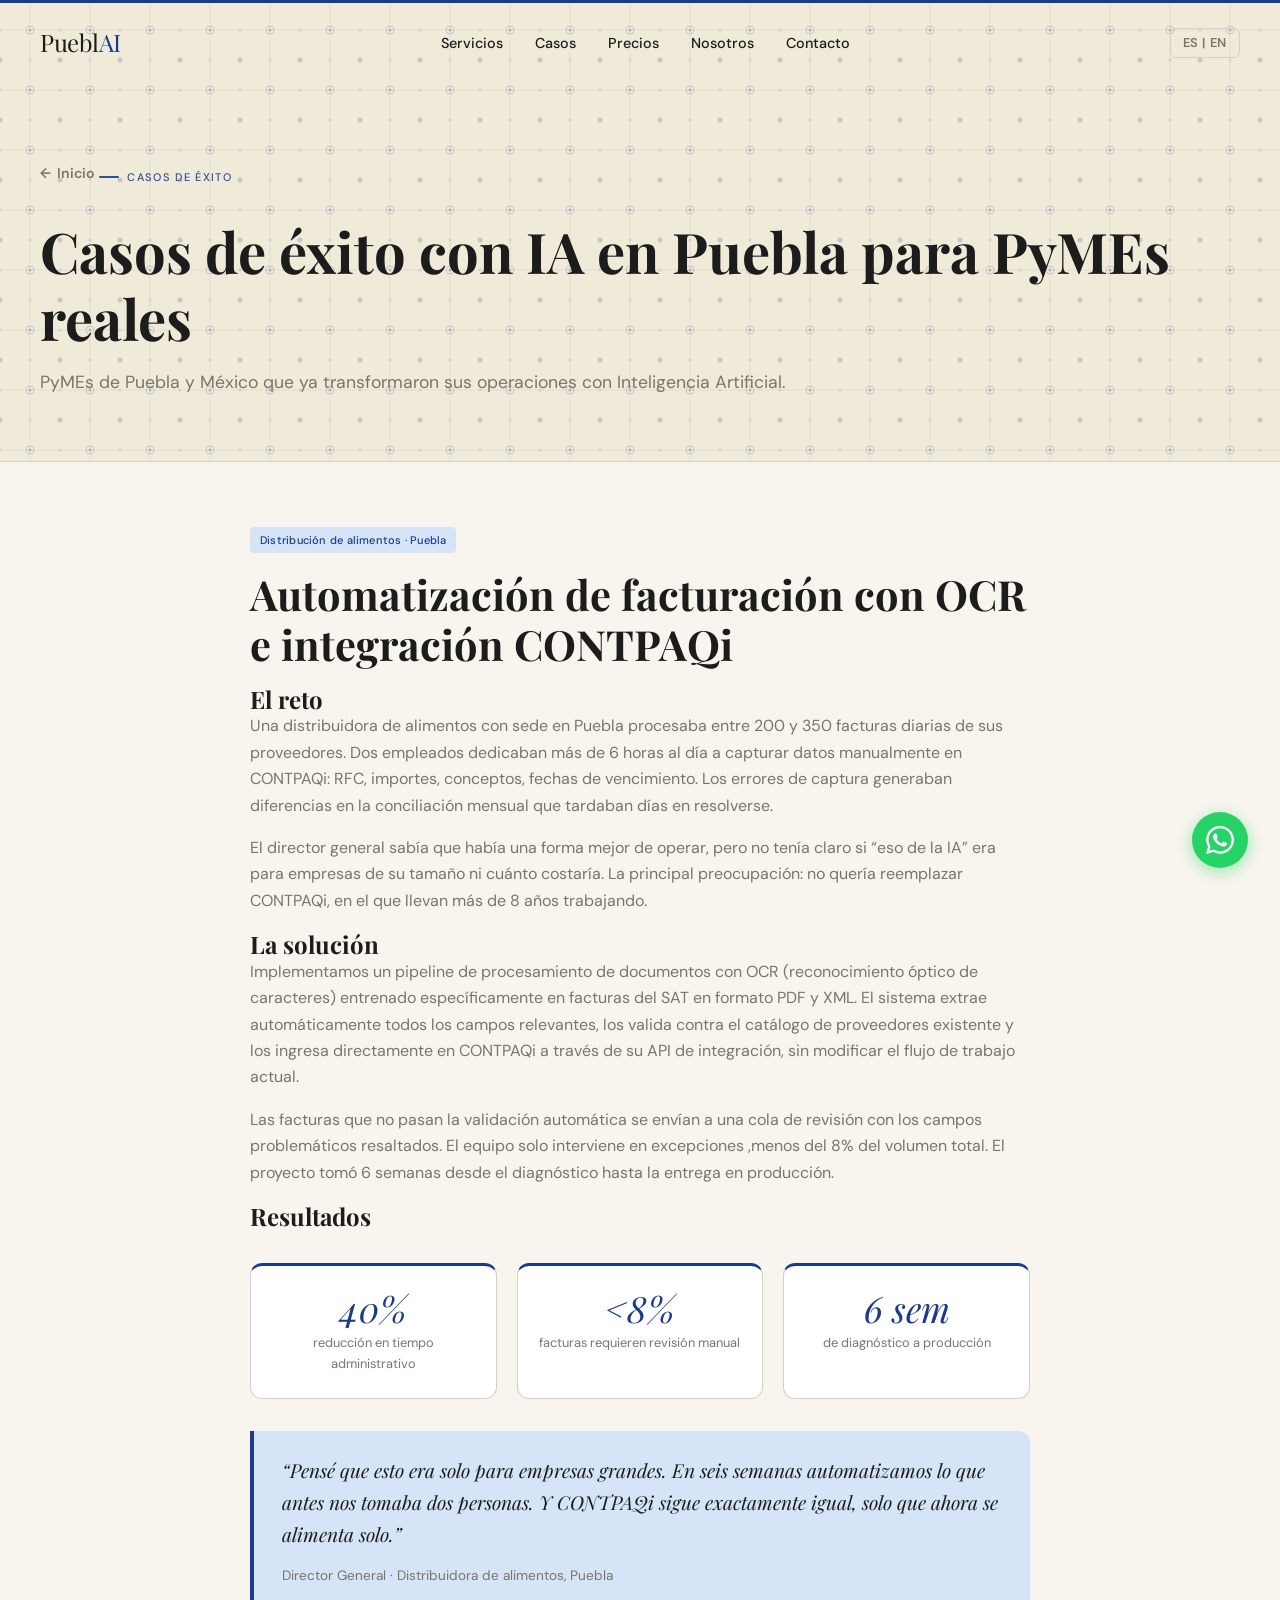
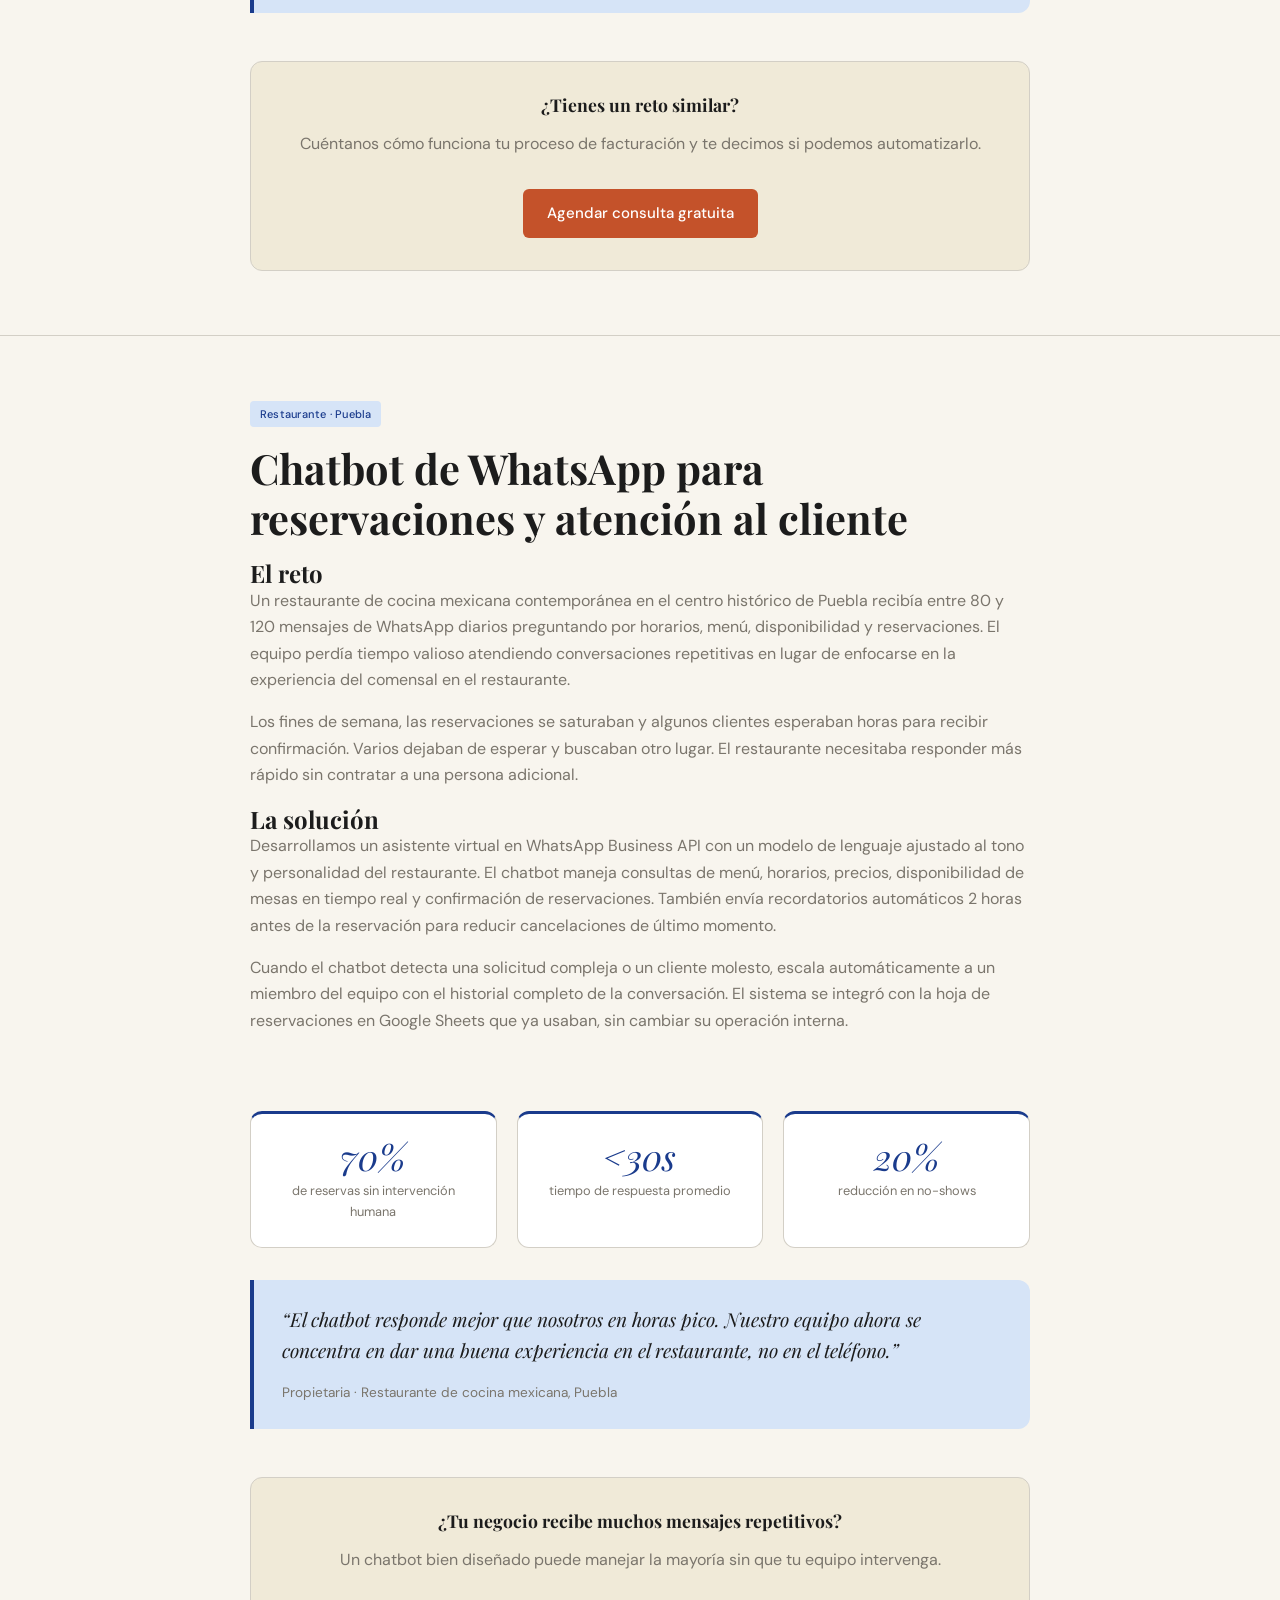
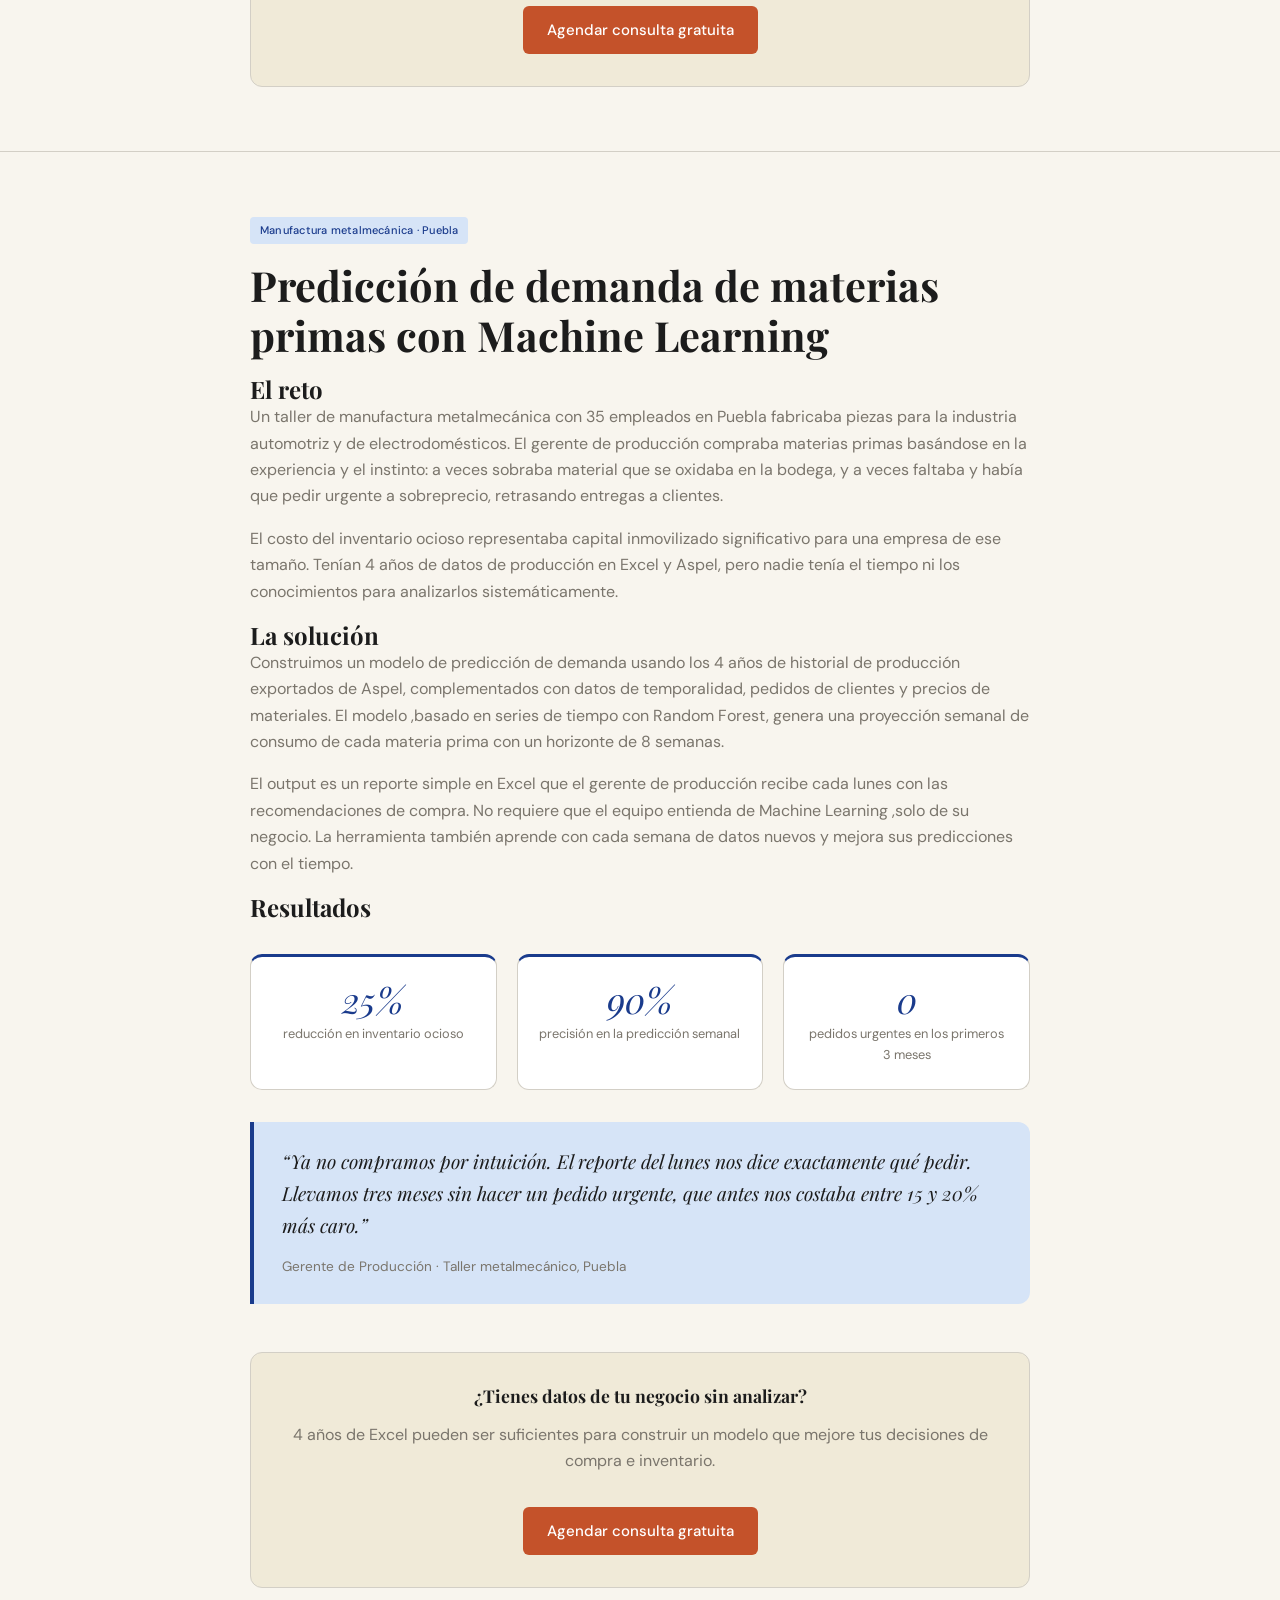
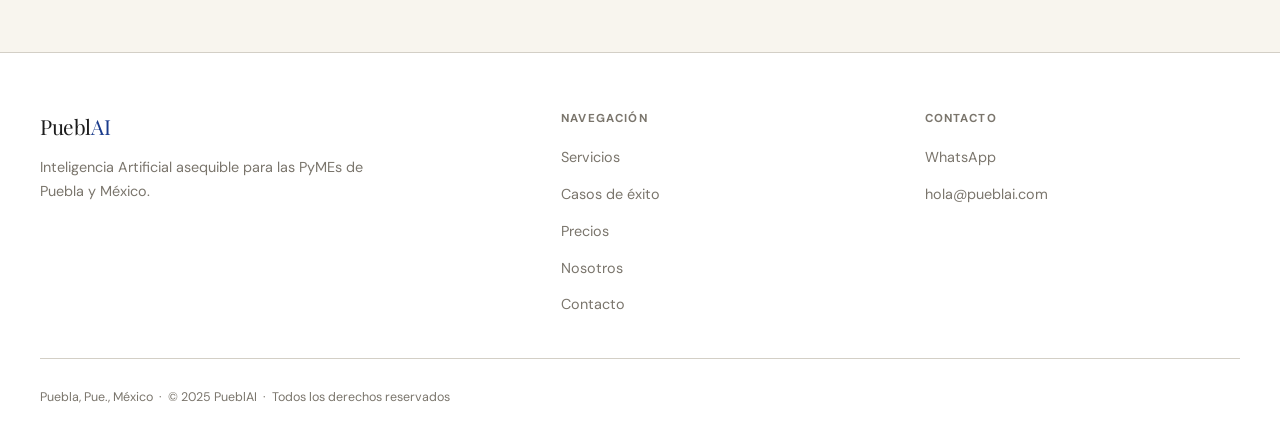
==== commit 1f9beea1: "New updates" ====
--- a/casos.html
+++ b/casos.html
@@ -3,14 +3,22 @@
 <head>
   <meta charset="UTF-8" />
   <meta name="viewport" content="width=device-width, initial-scale=1.0" />
-  <title>Casos de éxito , PueblAI · IA para PyMEs en Puebla, México</title>
-  <meta name="description" content="Casos de éxito de automatización e Inteligencia Artificial para PyMEs en Puebla y México. Resultados reales: facturación, chatbots, predicción de inventario." />
+  <title>Casos de Éxito con IA en Puebla — PyMEs Reales | PueblAI</title>
+  <meta name="description" content="Casos reales de implementación de IA en PyMEs de Puebla: automatización de facturación con CONTPAQi, chatbot de WhatsApp para restaurante y predicción de inventario con Machine Learning." />
 
   <!-- Open Graph -->
-  <meta property="og:title"       content="Casos de éxito , PueblAI" />
-  <meta property="og:description" content="Cómo las PyMEs de Puebla transformaron sus operaciones con IA." />
+  <meta property="og:title"       content="Casos de Éxito con IA para PyMEs en Puebla | PueblAI" />
+  <meta property="og:description" content="Cómo las PyMEs de Puebla transformaron sus operaciones con inteligencia artificial: distribuidoras, restaurantes y manufactura con resultados reales." />
   <meta property="og:type"        content="website" />
   <meta property="og:locale"      content="es_MX" />
+  <meta property="og:url"         content="https://pueblai.com/casos.html" />
+  <!-- TODO: <meta property="og:image" content="https://pueblai.com/img/og-casos.jpg" /> -->
+
+  <!-- Twitter Card -->
+  <meta name="twitter:card"        content="summary_large_image" />
+  <meta name="twitter:title"       content="Casos de Éxito con IA en Puebla | PueblAI" />
+  <meta name="twitter:description" content="PyMEs de Puebla que transformaron sus operaciones con inteligencia artificial. Resultados reales." />
+  <!-- TODO: <meta name="twitter:image" content="https://pueblai.com/img/og-casos.jpg" /> -->
 
   <!-- Favicons -->
   <link rel="apple-touch-icon" sizes="180x180" href="apple-touch-icon.png" />
@@ -81,9 +89,9 @@
         Casos de éxito
       </span>
       <h1 class="fade-in" style="transition-delay:0.1s;"
-          data-es="Resultados reales para negocios reales"
-          data-en="Real results for real businesses">
-        Resultados reales para negocios reales
+          data-es="Casos de éxito con IA en Puebla para PyMEs reales"
+          data-en="AI success stories in Puebla for real SMBs">
+        Casos de éxito con IA en Puebla para PyMEs reales
       </h1>
       <p class="fade-in" style="transition-delay:0.15s; font-size:1.1rem; margin-top:1rem;"
          data-es="PyMEs de Puebla y México que ya transformaron sus operaciones con Inteligencia Artificial."
@@ -107,17 +115,17 @@
           Distribución de alimentos · Puebla
         </span>
 
-        <h1 class="fade-in" style="transition-delay:0.1s; margin-top:1rem;"
+        <h2 class="fade-in" style="transition-delay:0.1s; margin-top:1rem;"
             data-es="Automatización de facturación con OCR e integración CONTPAQi"
             data-en="Invoice automation with OCR and CONTPAQi integration">
           Automatización de facturación con OCR e integración CONTPAQi
-        </h1>
+        </h2>
 
         <!-- Challenge -->
-        <h2 class="fade-in"
+        <h3 class="fade-in"
             data-es="El reto" data-en="The challenge">
           El reto
-        </h2>
+        </h3>
         <p class="fade-in"
            data-es="Una distribuidora de alimentos con sede en Puebla procesaba entre 200 y 350 facturas diarias de sus proveedores. Dos empleados dedicaban más de 6 horas al día a capturar datos manualmente en CONTPAQi: RFC, importes, conceptos, fechas de vencimiento. Los errores de captura generaban diferencias en la conciliación mensual que tardaban días en resolverse."
            data-en="A food distributor based in Puebla processed between 200 and 350 invoices daily from its suppliers. Two employees spent more than 6 hours a day manually entering data into CONTPAQi: RFC, amounts, line items, due dates. Data entry errors caused reconciliation discrepancies that took days to resolve each month.">
@@ -130,10 +138,10 @@
         </p>
 
         <!-- Solution -->
-        <h2 class="fade-in"
+        <h3 class="fade-in"
             data-es="La solución" data-en="The solution">
           La solución
-        </h2>
+        </h3>
         <p class="fade-in"
            data-es="Implementamos un pipeline de procesamiento de documentos con OCR (reconocimiento óptico de caracteres) entrenado específicamente en facturas del SAT en formato PDF y XML. El sistema extrae automáticamente todos los campos relevantes, los valida contra el catálogo de proveedores existente y los ingresa directamente en CONTPAQi a través de su API de integración, sin modificar el flujo de trabajo actual."
            data-en="We implemented a document processing pipeline with OCR (optical character recognition) trained specifically on SAT invoices in PDF and XML format. The system automatically extracts all relevant fields, validates them against the existing supplier catalog and enters them directly into CONTPAQi through its integration API, without modifying the current workflow.">
@@ -146,10 +154,10 @@
         </p>
 
         <!-- Results -->
-        <h2 class="fade-in"
+        <h3 class="fade-in"
             data-es="Resultados" data-en="Results">
           Resultados
-        </h2>
+        </h3>
         <div class="case-metrics-grid fade-in">
           <div class="case-metric-card">
             <span class="metric-num">40%</span>
@@ -191,10 +199,10 @@
 
         <!-- CTA -->
         <div class="case-cta-band fade-in">
-          <h3 data-es="¿Tienes un reto similar?"
+          <h4 data-es="¿Tienes un reto similar?"
               data-en="Do you have a similar challenge?">
             ¿Tienes un reto similar?
-          </h3>
+          </h4>
           <p data-es="Cuéntanos cómo funciona tu proceso de facturación y te decimos si podemos automatizarlo."
              data-en="Tell us how your invoicing process works and we'll tell you if we can automate it.">
             Cuéntanos cómo funciona tu proceso de facturación y te decimos si podemos automatizarlo.
@@ -222,14 +230,14 @@
           Restaurante · Puebla
         </span>
 
-        <h1 class="fade-in" style="transition-delay:0.1s; margin-top:1rem;"
+        <h2 class="fade-in" style="transition-delay:0.1s; margin-top:1rem;"
             data-es="Chatbot de WhatsApp para reservaciones y atención al cliente"
             data-en="WhatsApp chatbot for reservations and customer service">
           Chatbot de WhatsApp para reservaciones y atención al cliente
-        </h1>
+        </h2>
 
         <!-- Challenge -->
-        <h2 class="fade-in" data-es="El reto" data-en="The challenge">El reto</h2>
+        <h3 class="fade-in" data-es="El reto" data-en="The challenge">El reto</h3>
         <p class="fade-in"
            data-es="Un restaurante de cocina mexicana contemporánea en el centro histórico de Puebla recibía entre 80 y 120 mensajes de WhatsApp diarios preguntando por horarios, menú, disponibilidad y reservaciones. El equipo perdía tiempo valioso atendiendo conversaciones repetitivas en lugar de enfocarse en la experiencia del comensal en el restaurante."
            data-en="A contemporary Mexican cuisine restaurant in Puebla's historic center received between 80 and 120 WhatsApp messages daily asking about hours, menu, availability and reservations. The team was losing valuable time handling repetitive conversations instead of focusing on the in-restaurant dining experience.">
@@ -242,7 +250,7 @@
         </p>
 
         <!-- Solution -->
-        <h2 class="fade-in" data-es="La solución" data-en="The solution">La solución</h2>
+        <h3 class="fade-in" data-es="La solución" data-en="The solution">La solución</h3>
         <p class="fade-in"
            data-es="Desarrollamos un asistente virtual en WhatsApp Business API con un modelo de lenguaje ajustado al tono y personalidad del restaurante. El chatbot maneja consultas de menú, horarios, precios, disponibilidad de mesas en tiempo real y confirmación de reservaciones. También envía recordatorios automáticos 2 horas antes de la reservación para reducir cancelaciones de último momento."
            data-en="We developed a virtual assistant in WhatsApp Business API with a language model tuned to the restaurant's tone and personality. The chatbot handles menu queries, hours, pricing, real-time table availability and reservation confirmation. It also sends automatic reminders 2 hours before the reservation to reduce last-minute cancellations.">
@@ -255,7 +263,7 @@
         </p>
 
         <!-- Results -->
-        <h2 class="fade-in" data-es="Resultados" data-en="Results">Resultados</h2>
+        <h3 class="fade-in" data-es="Resultados" data-en="Results">Resultados</h3>
         <div class="case-metrics-grid fade-in">
           <div class="case-metric-card">
             <span class="metric-num">70%</span>
@@ -297,10 +305,10 @@
 
         <!-- CTA -->
         <div class="case-cta-band fade-in">
-          <h3 data-es="¿Tu negocio recibe muchos mensajes repetitivos?"
+          <h4 data-es="¿Tu negocio recibe muchos mensajes repetitivos?"
               data-en="Does your business receive many repetitive messages?">
             ¿Tu negocio recibe muchos mensajes repetitivos?
-          </h3>
+          </h4>
           <p data-es="Un chatbot bien diseñado puede manejar la mayoría sin que tu equipo intervenga."
              data-en="A well-designed chatbot can handle most of them without your team intervening.">
             Un chatbot bien diseñado puede manejar la mayoría sin que tu equipo intervenga.
@@ -328,14 +336,14 @@
           Manufactura metalmecánica · Puebla
         </span>
 
-        <h1 class="fade-in" style="transition-delay:0.1s; margin-top:1rem;"
+        <h2 class="fade-in" style="transition-delay:0.1s; margin-top:1rem;"
             data-es="Predicción de demanda de materias primas con Machine Learning"
             data-en="Raw material demand forecasting with Machine Learning">
           Predicción de demanda de materias primas con Machine Learning
-        </h1>
+        </h2>
 
         <!-- Challenge -->
-        <h2 class="fade-in" data-es="El reto" data-en="The challenge">El reto</h2>
+        <h3 class="fade-in" data-es="El reto" data-en="The challenge">El reto</h3>
         <p class="fade-in"
            data-es="Un taller de manufactura metalmecánica con 35 empleados en Puebla fabricaba piezas para la industria automotriz y de electrodomésticos. El gerente de producción compraba materias primas basándose en la experiencia y el instinto: a veces sobraba material que se oxidaba en la bodega, y a veces faltaba y había que pedir urgente a sobreprecio, retrasando entregas a clientes."
            data-en="A metalworking manufacturing shop with 35 employees in Puebla produced parts for the automotive and appliance industries. The production manager purchased raw materials based on experience and instinct: sometimes there was excess material that rusted in the warehouse, and sometimes there was a shortage requiring urgent orders at premium prices, delaying customer deliveries.">
@@ -348,7 +356,7 @@
         </p>
 
         <!-- Solution -->
-        <h2 class="fade-in" data-es="La solución" data-en="The solution">La solución</h2>
+        <h3 class="fade-in" data-es="La solución" data-en="The solution">La solución</h3>
         <p class="fade-in"
            data-es="Construimos un modelo de predicción de demanda usando los 4 años de historial de producción exportados de Aspel, complementados con datos de temporalidad, pedidos de clientes y precios de materiales. El modelo ,basado en series de tiempo con Random Forest, genera una proyección semanal de consumo de cada materia prima con un horizonte de 8 semanas."
            data-en="We built a demand forecasting model using the 4 years of production history exported from Aspel, supplemented with seasonality data, customer orders and material pricing. The model , based on time series with Random Forest , generates a weekly consumption forecast for each raw material with an 8-week horizon.">
@@ -361,7 +369,7 @@
         </p>
 
         <!-- Results -->
-        <h2 class="fade-in" data-es="Resultados" data-en="Results">Resultados</h2>
+        <h3 class="fade-in" data-es="Resultados" data-en="Results">Resultados</h3>
         <div class="case-metrics-grid fade-in">
           <div class="case-metric-card">
             <span class="metric-num">25%</span>
@@ -403,10 +411,10 @@
 
         <!-- CTA -->
         <div class="case-cta-band fade-in">
-          <h3 data-es="¿Tienes datos de tu negocio sin analizar?"
+          <h4 data-es="¿Tienes datos de tu negocio sin analizar?"
               data-en="Do you have unanalyzed business data?">
             ¿Tienes datos de tu negocio sin analizar?
-          </h3>
+          </h4>
           <p data-es="4 años de Excel pueden ser suficientes para construir un modelo que mejore tus decisiones de compra e inventario."
              data-en="4 years of Excel data may be enough to build a model that improves your purchasing and inventory decisions.">
             4 años de Excel pueden ser suficientes para construir un modelo que mejore tus decisiones de compra e inventario.
